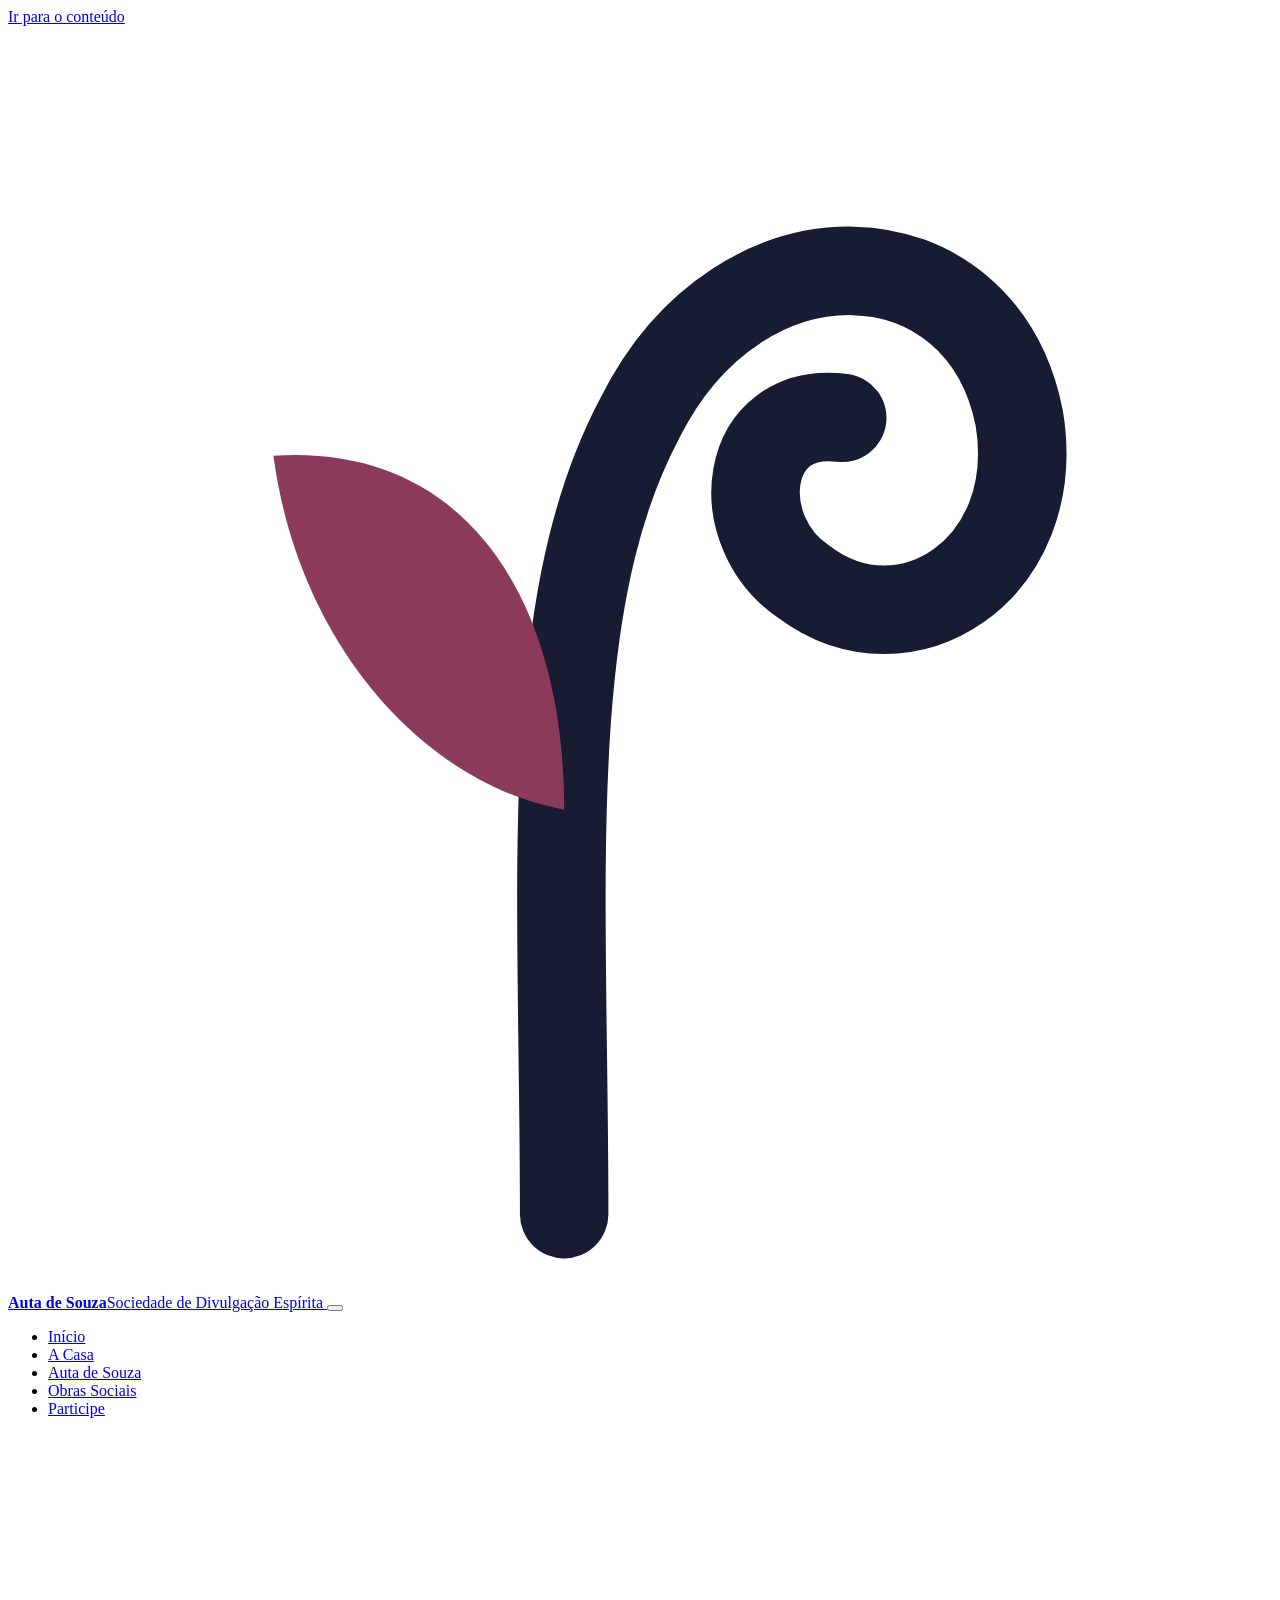
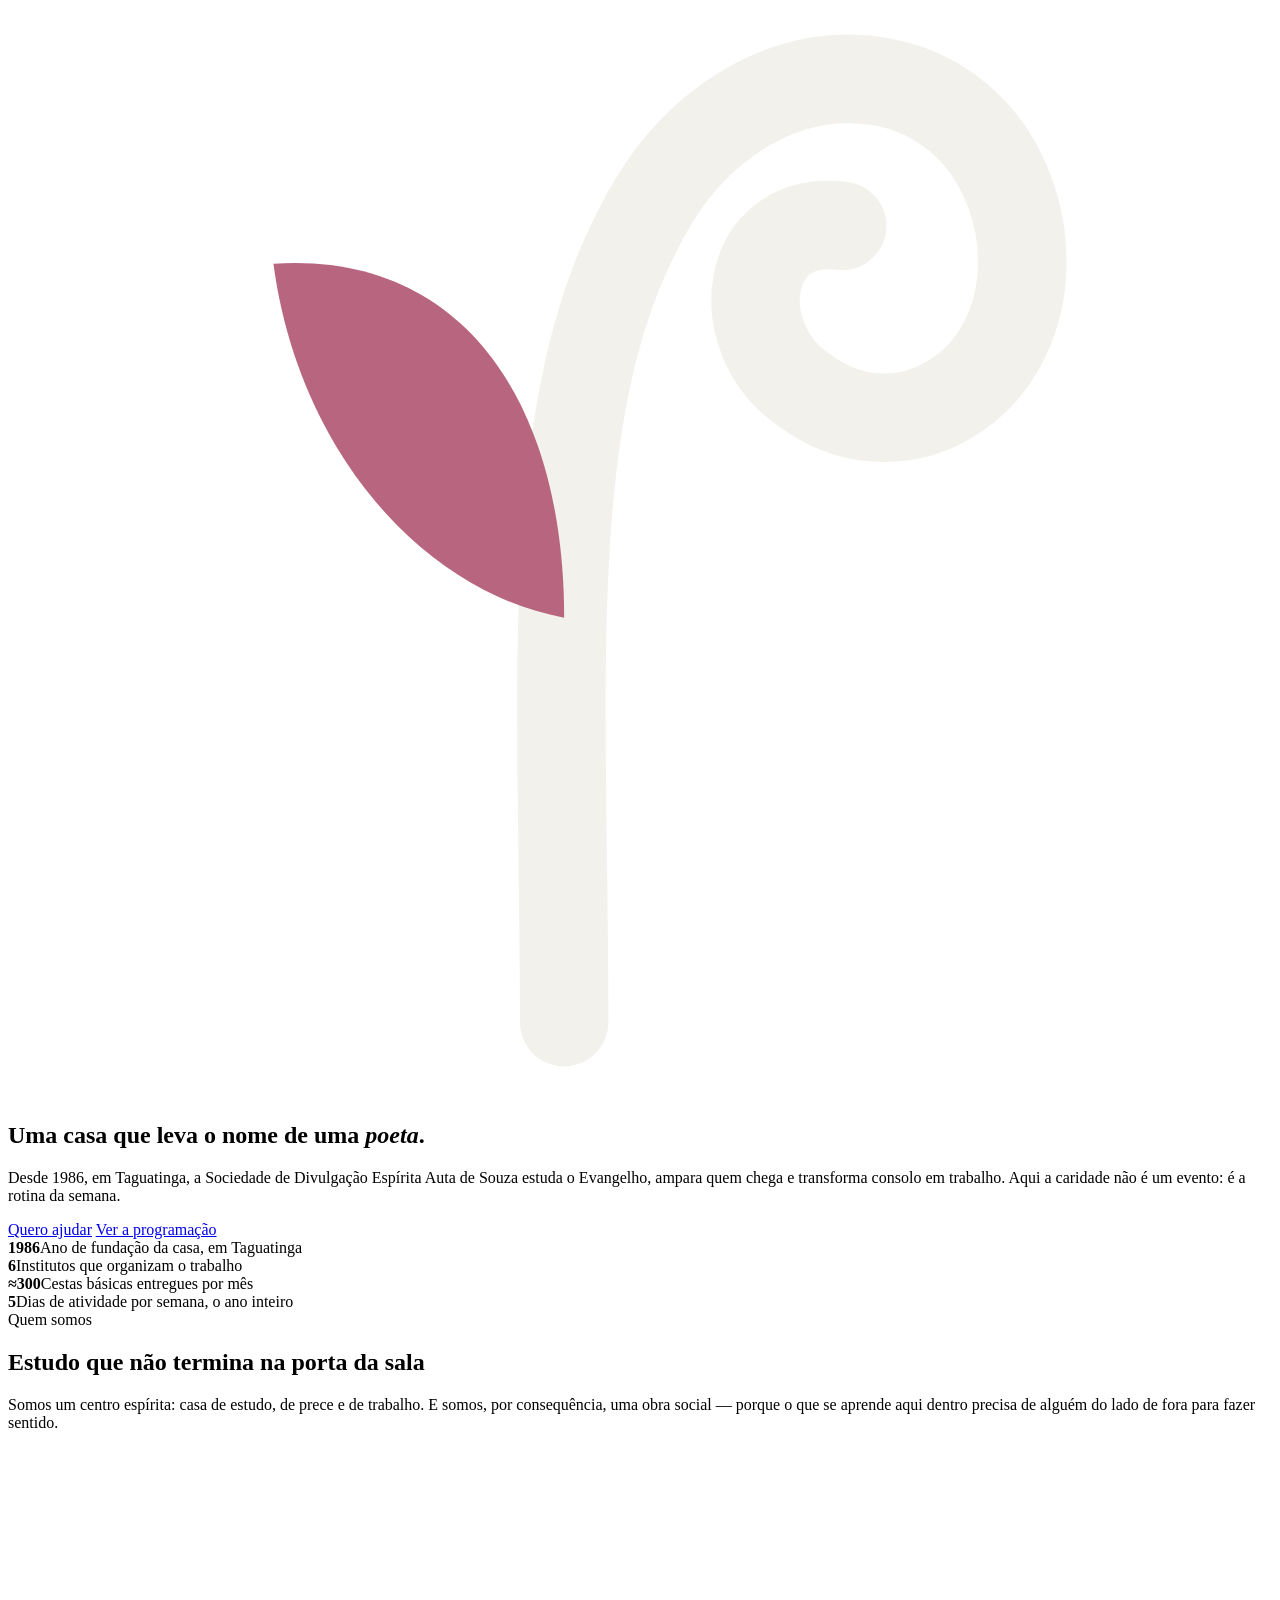
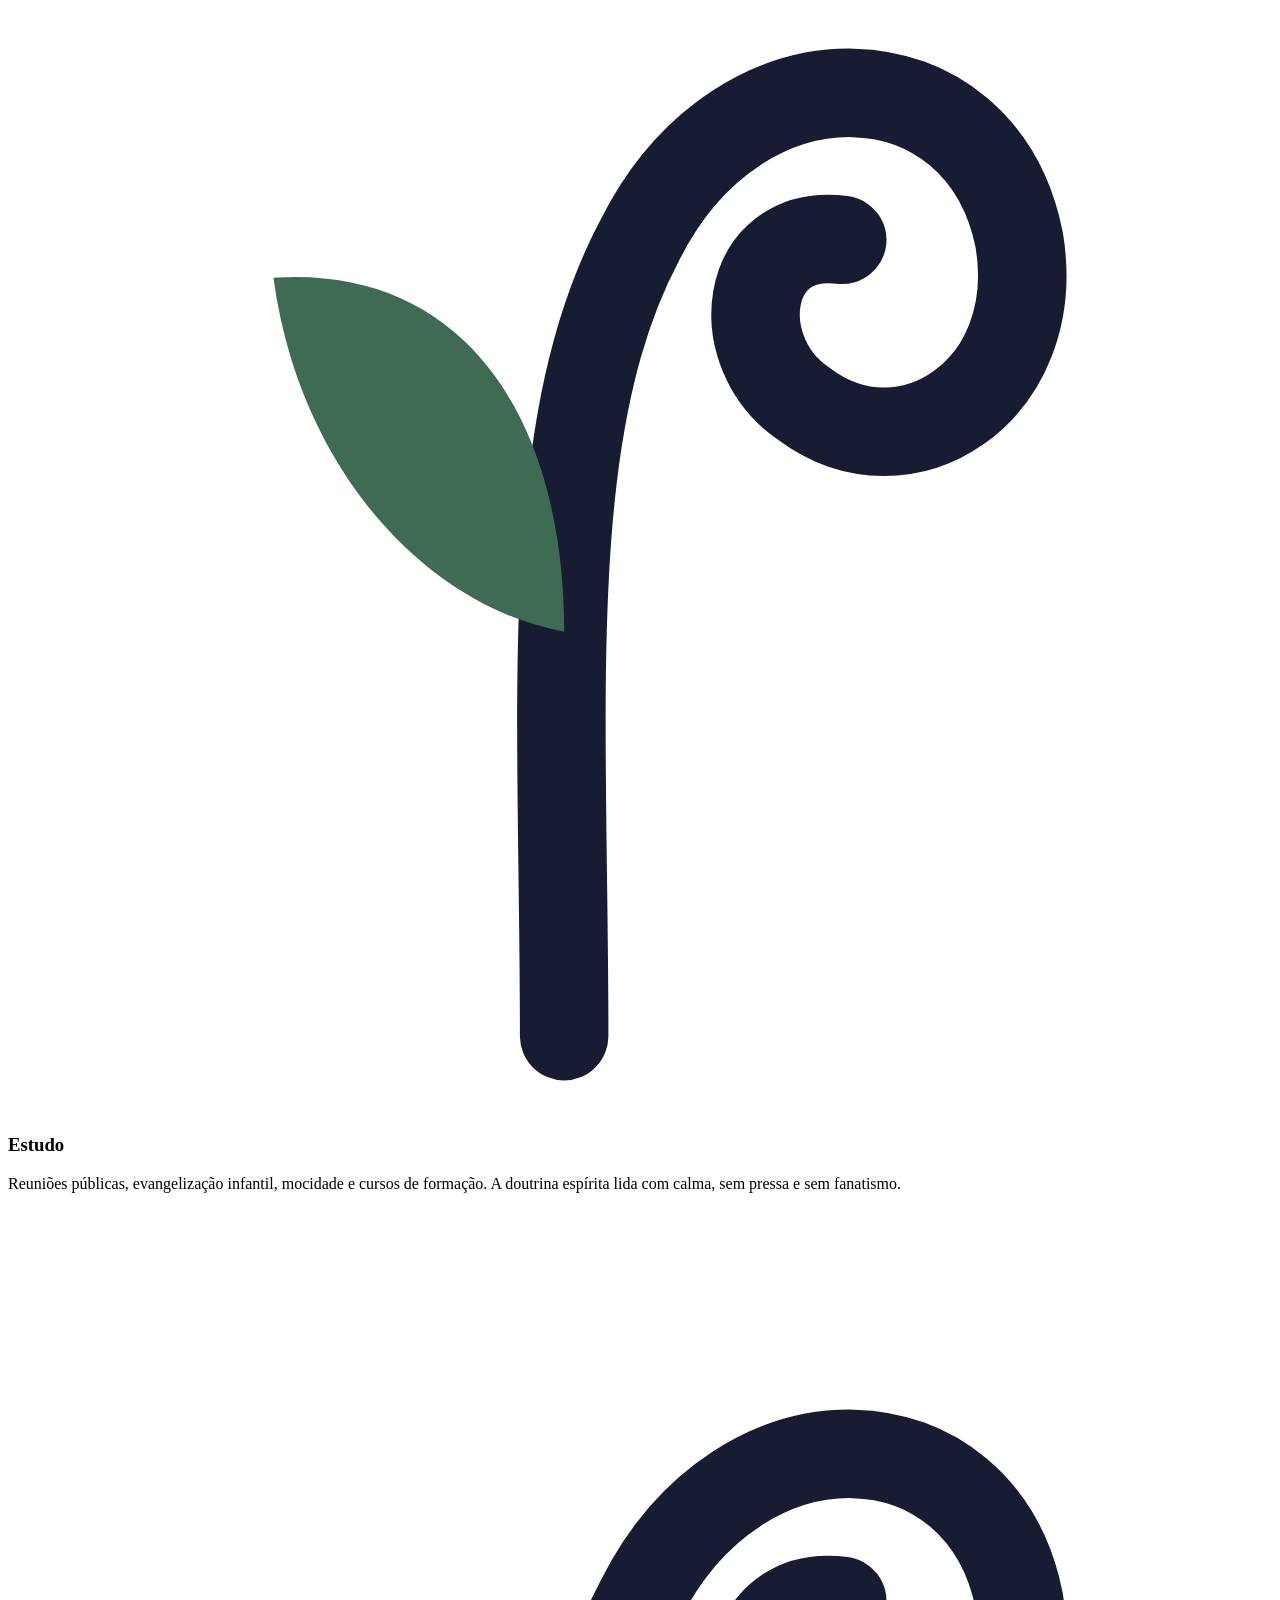
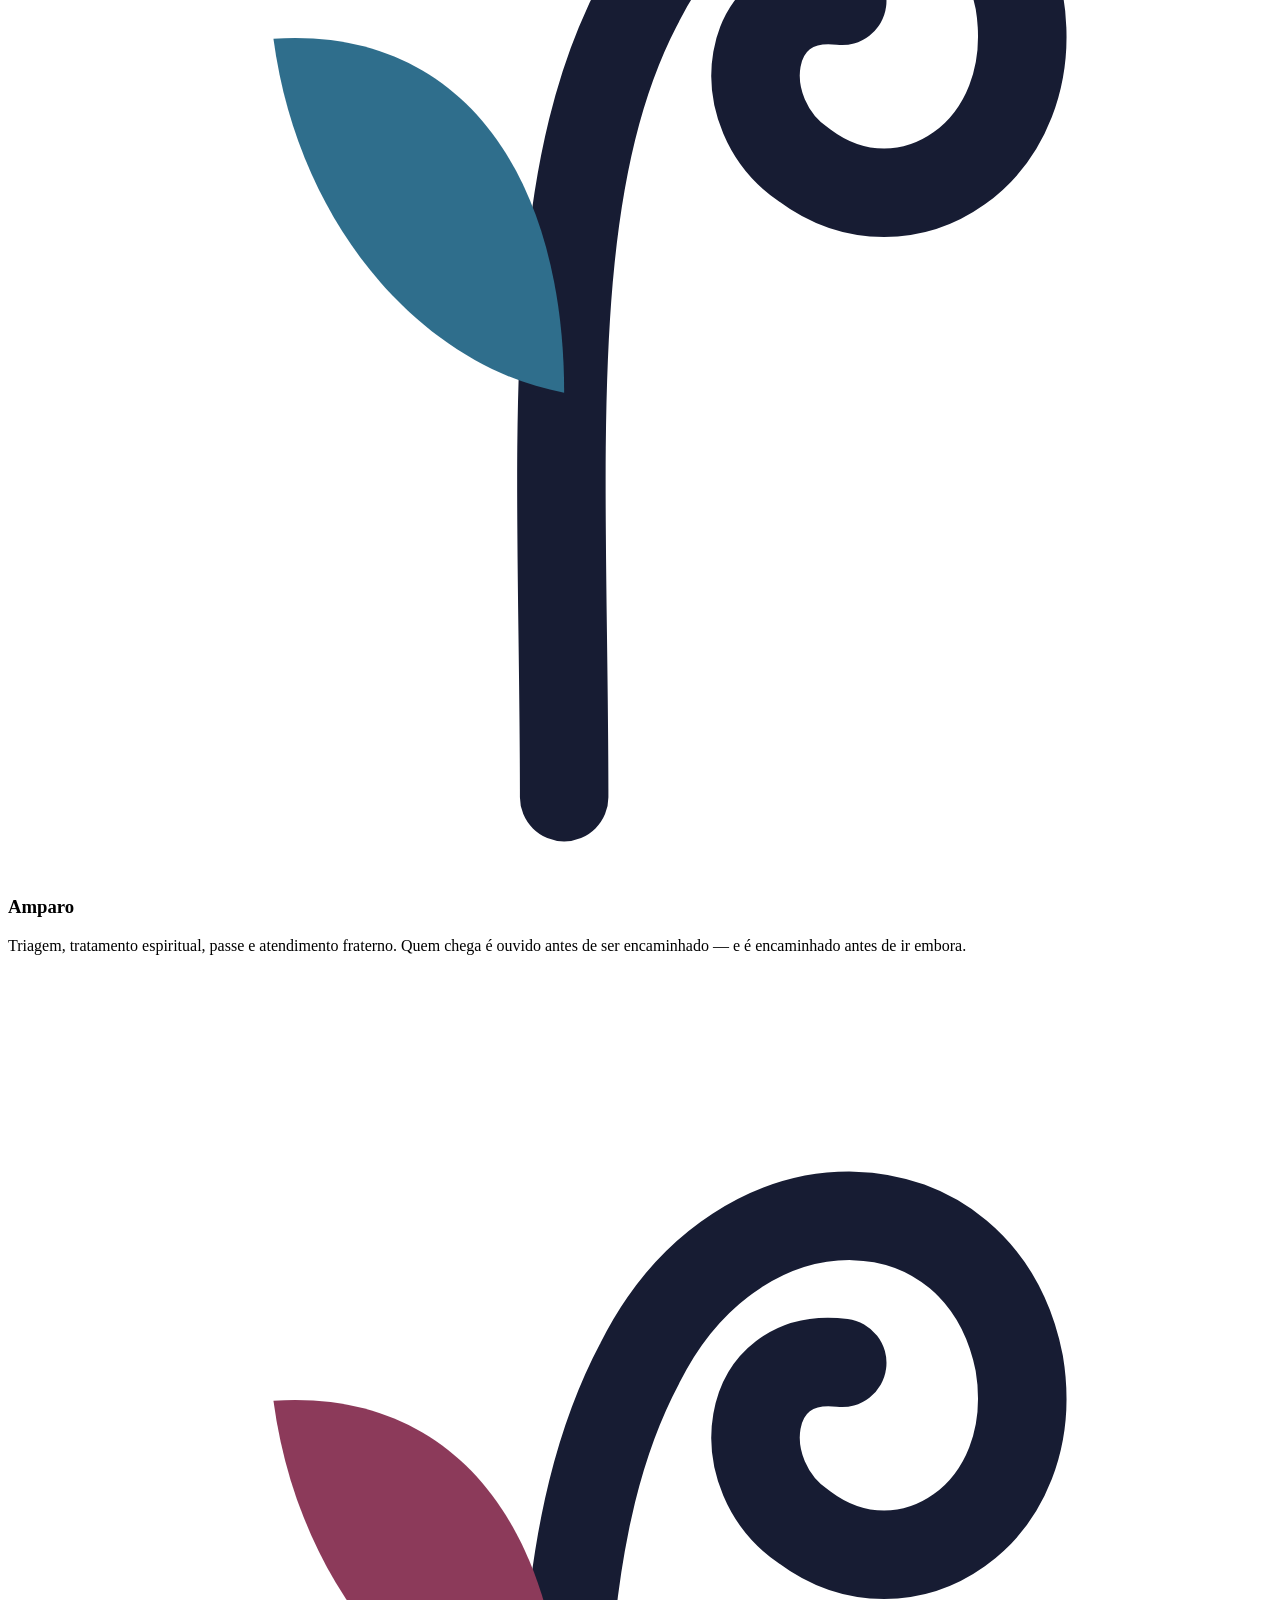
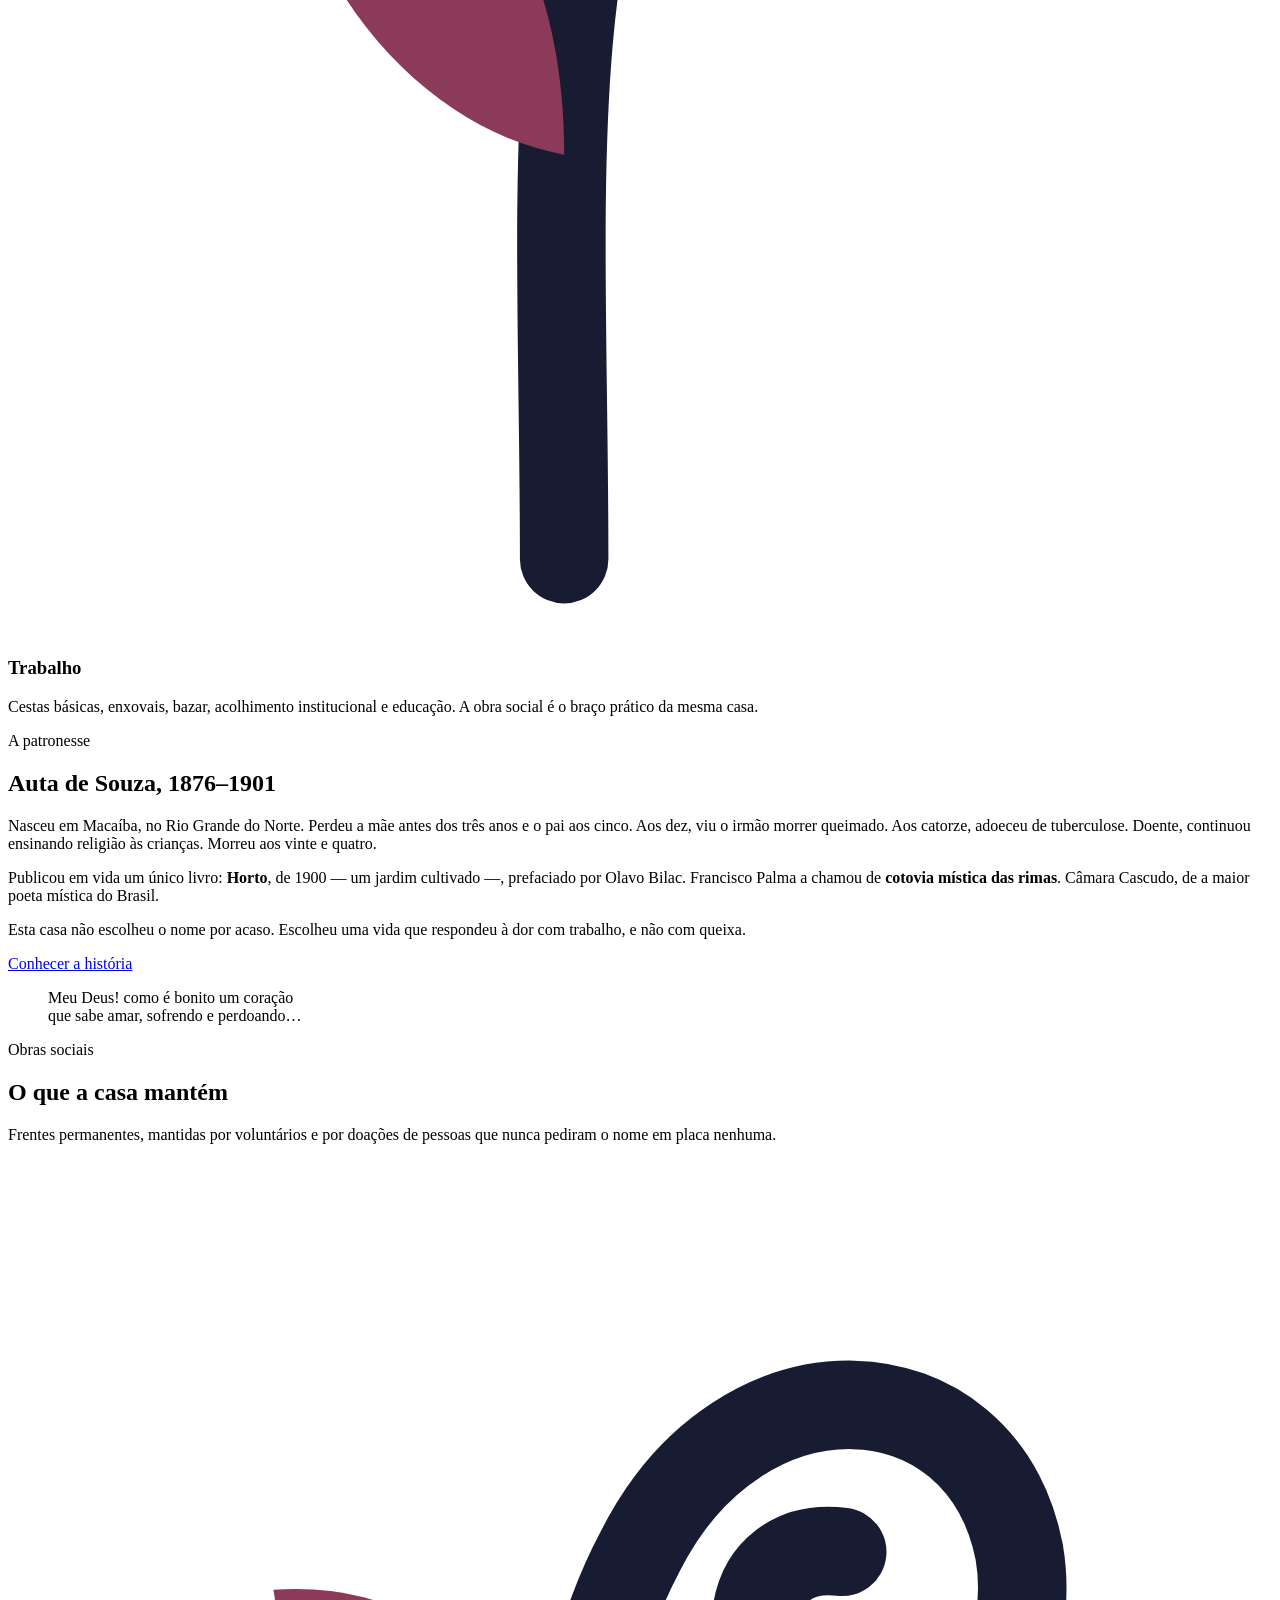
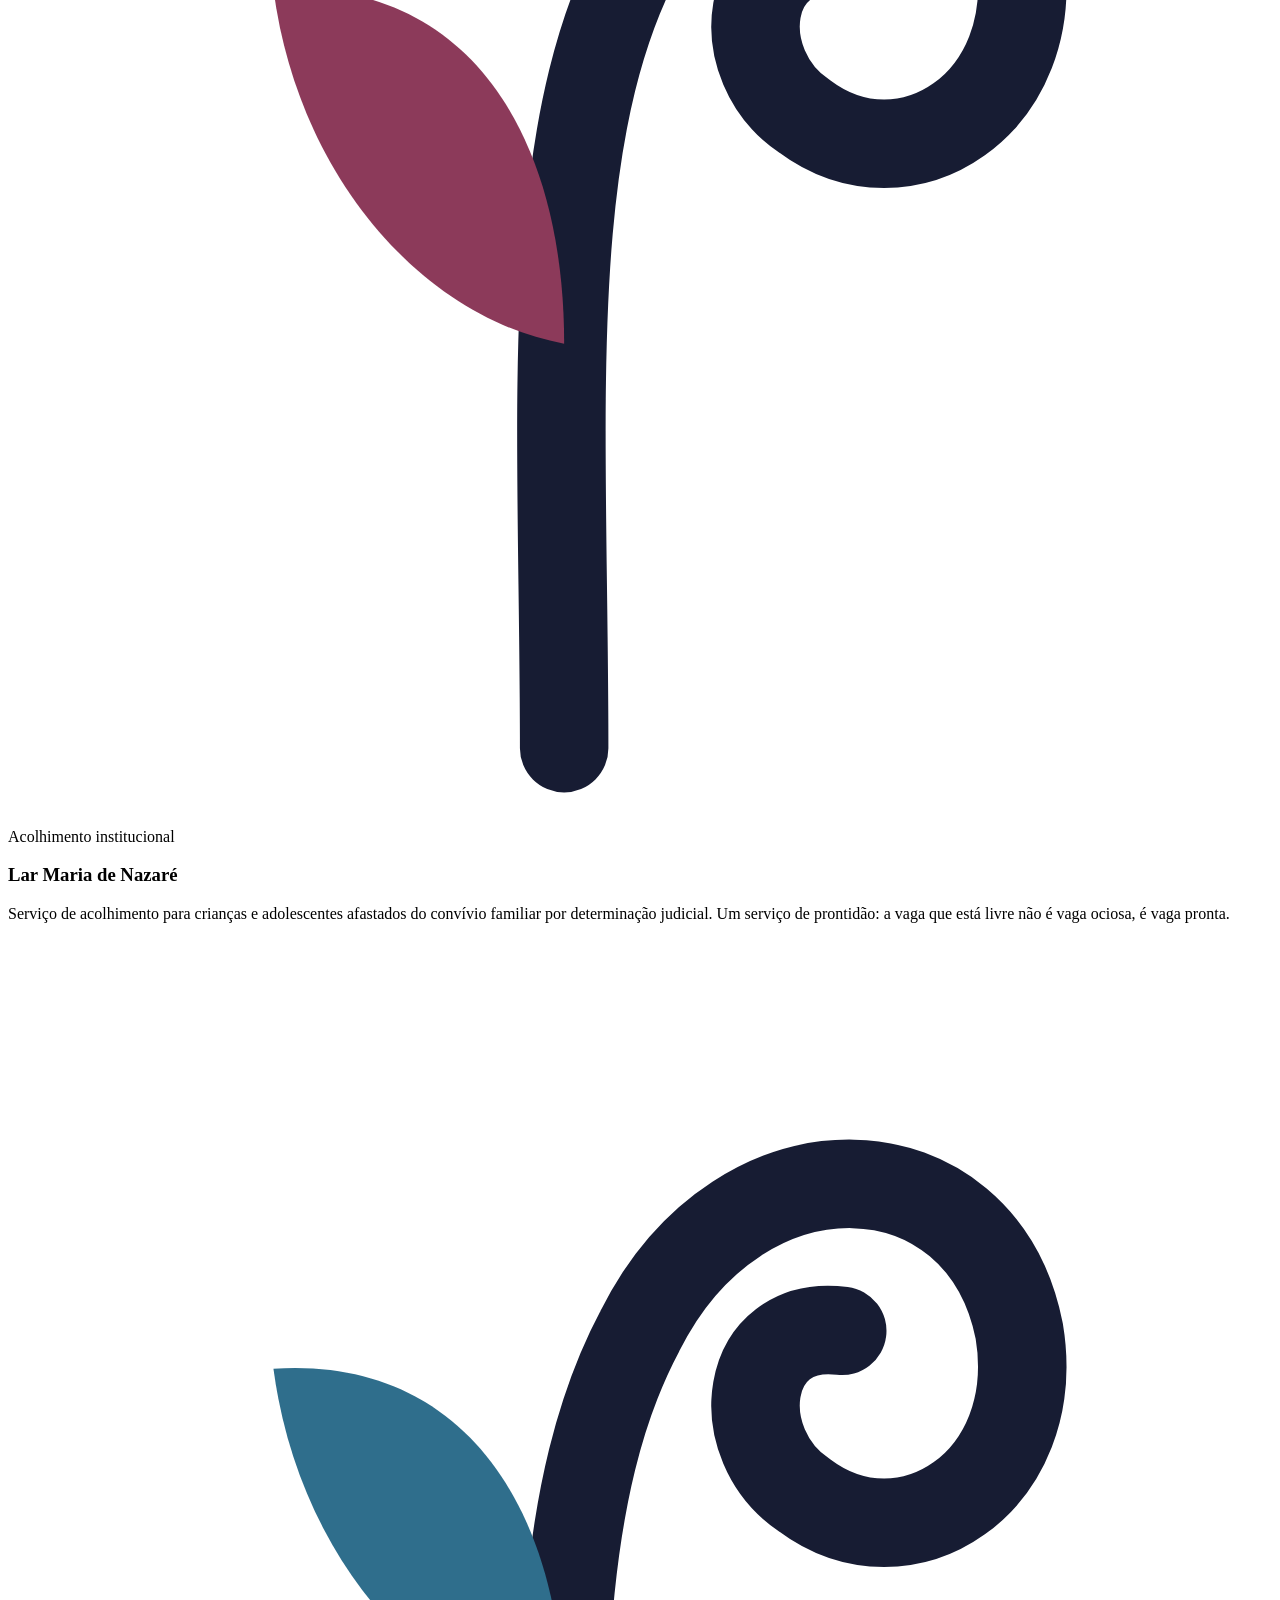
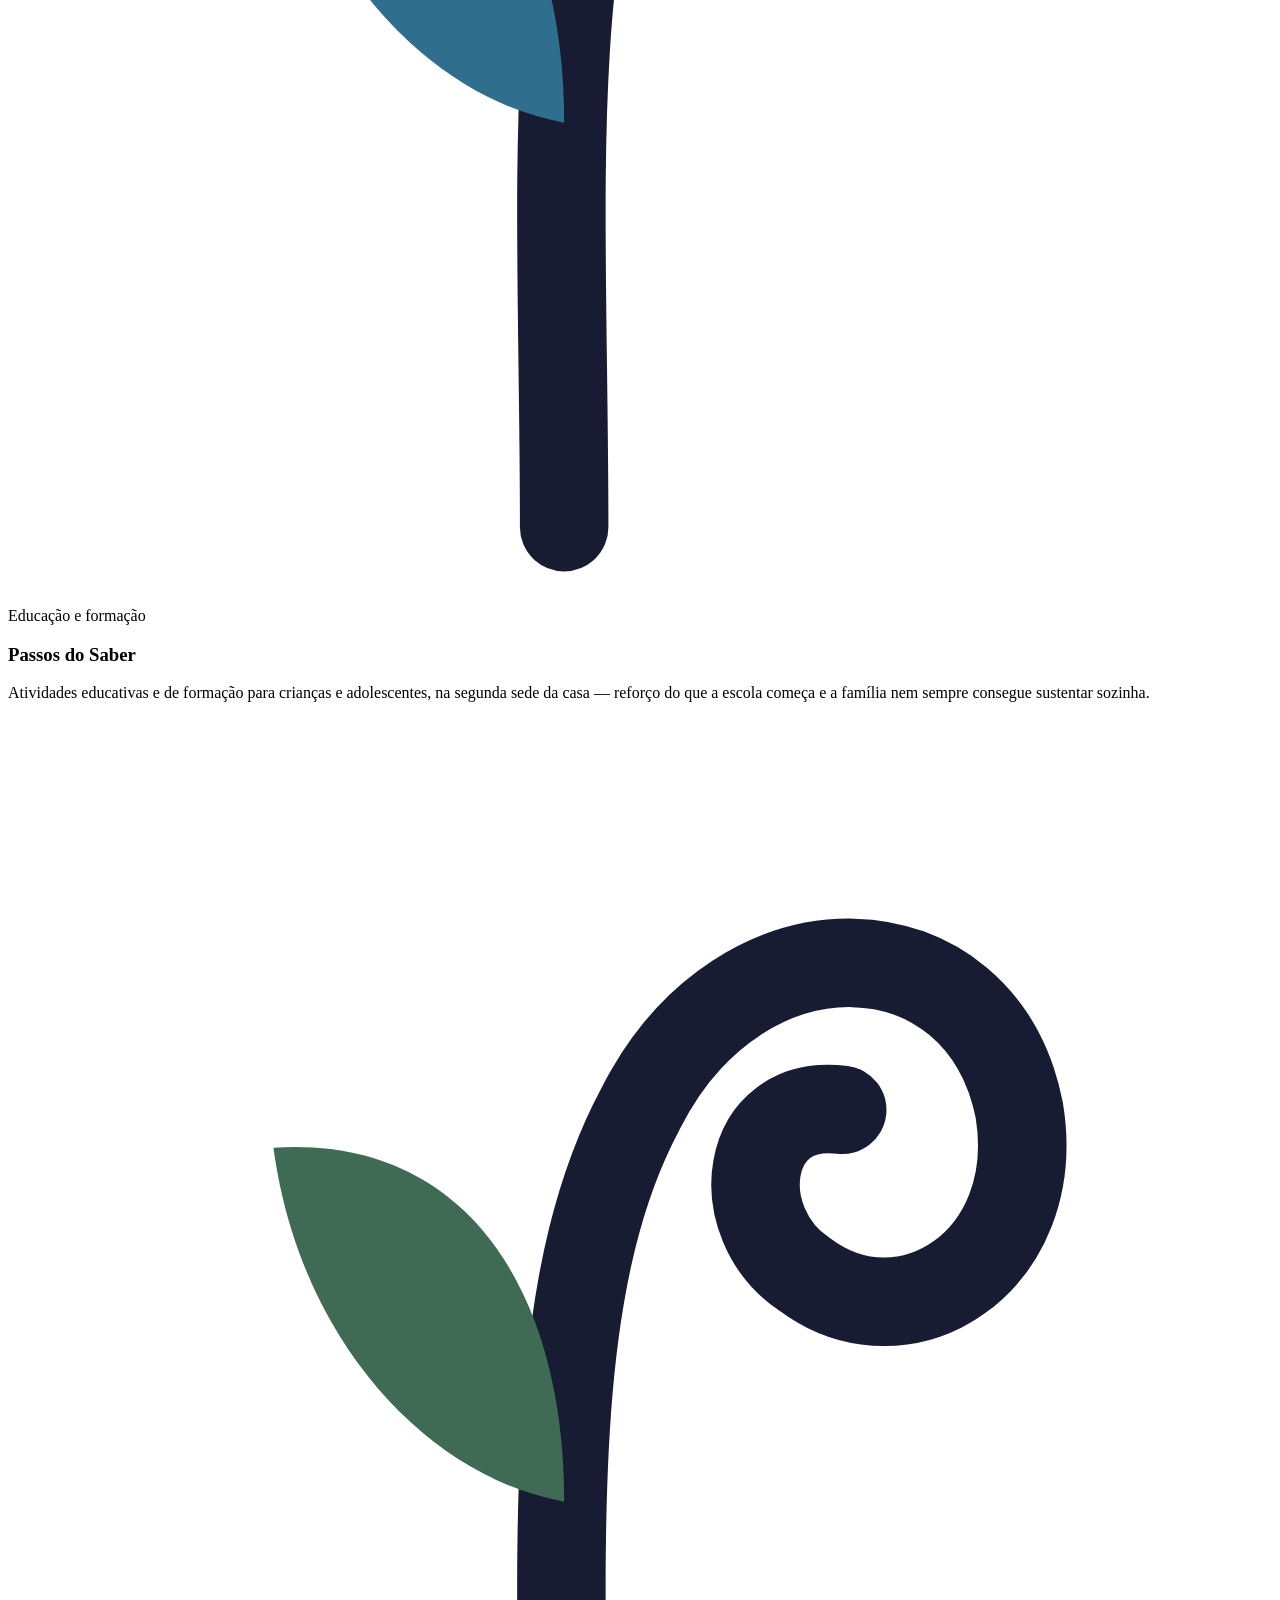
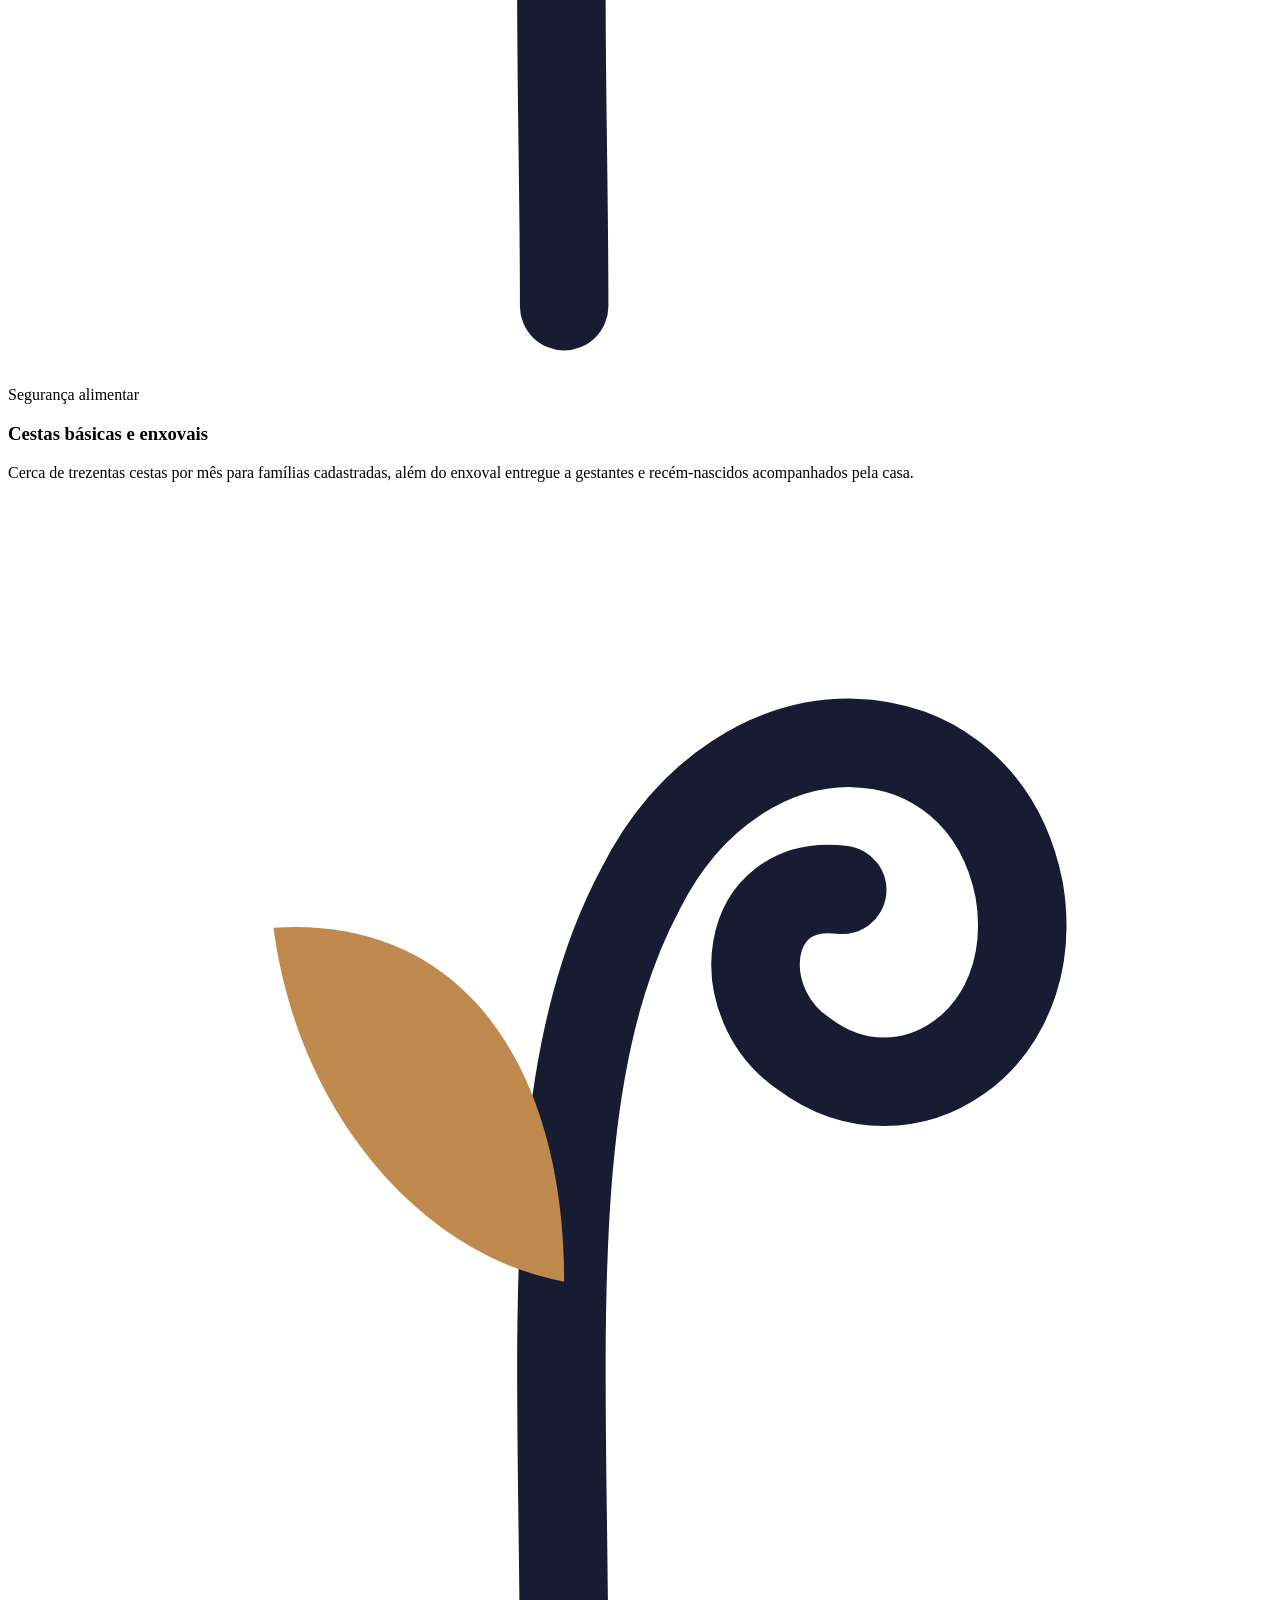
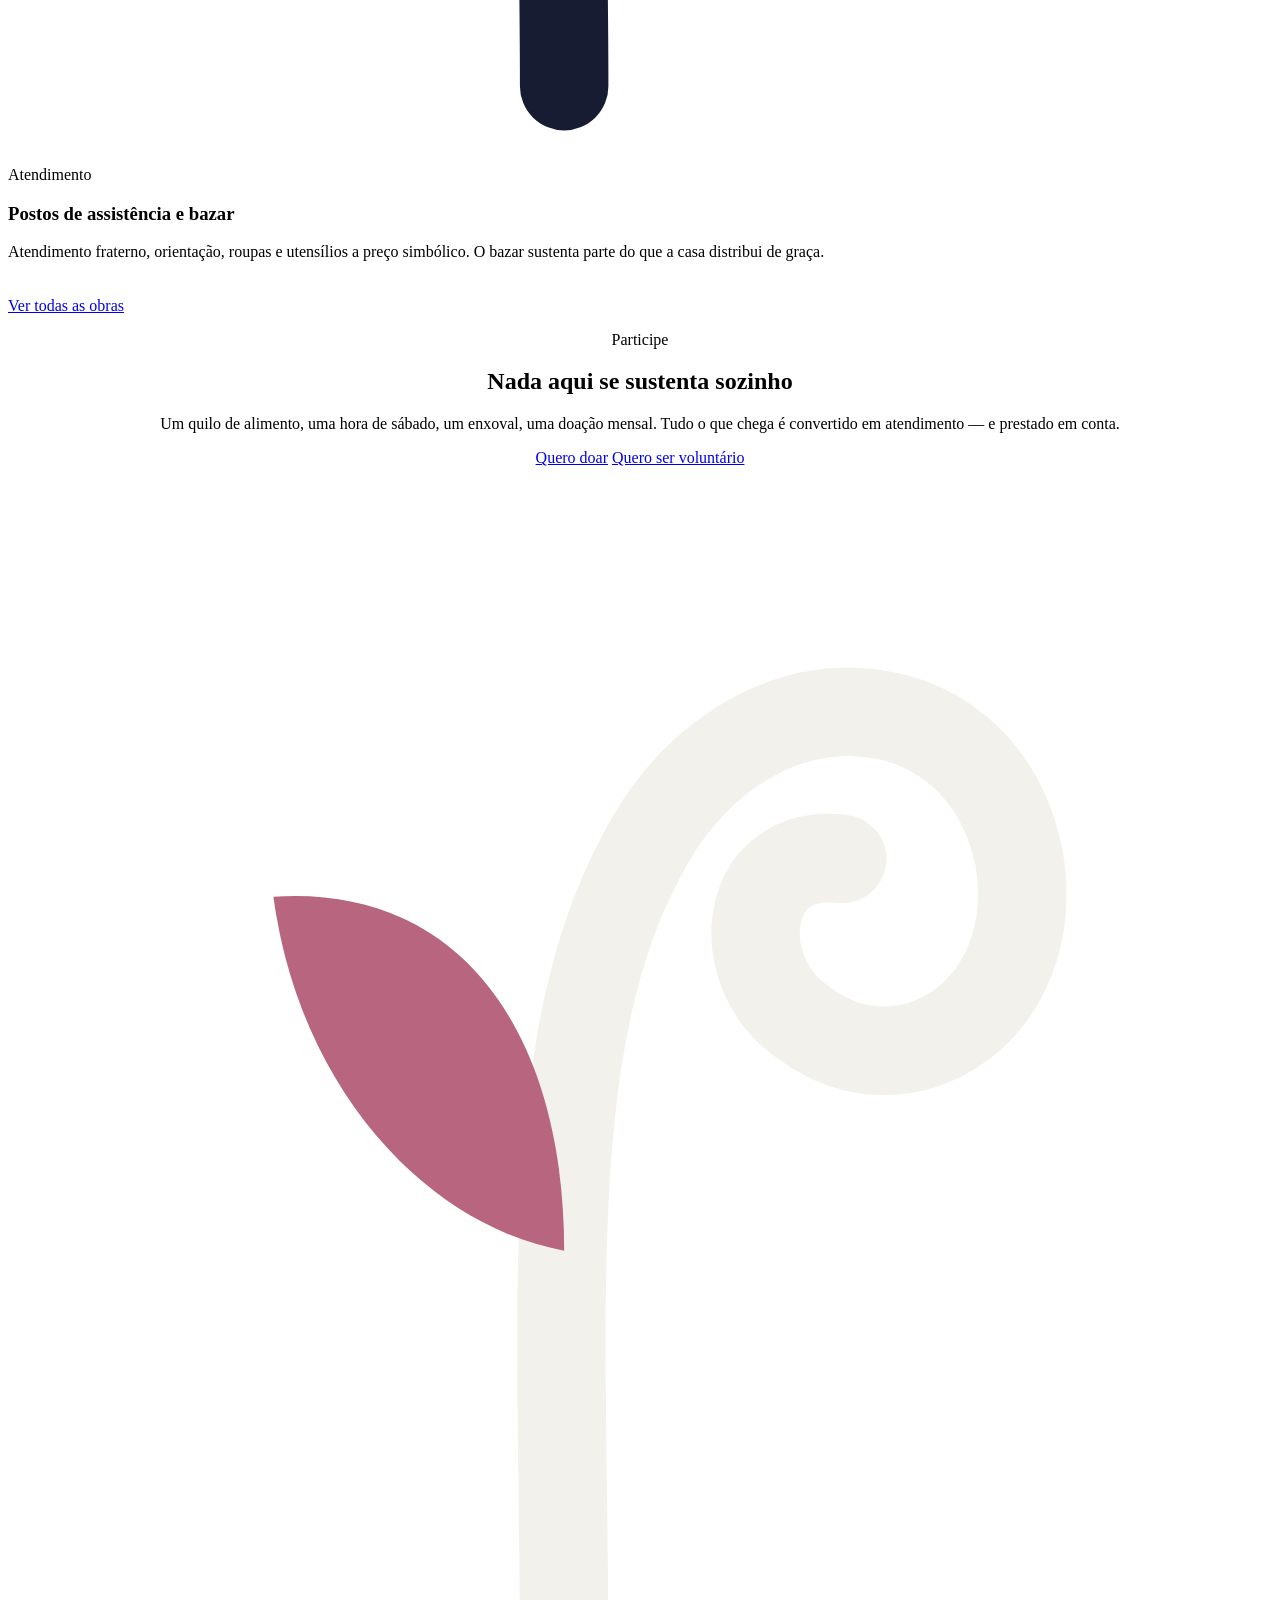
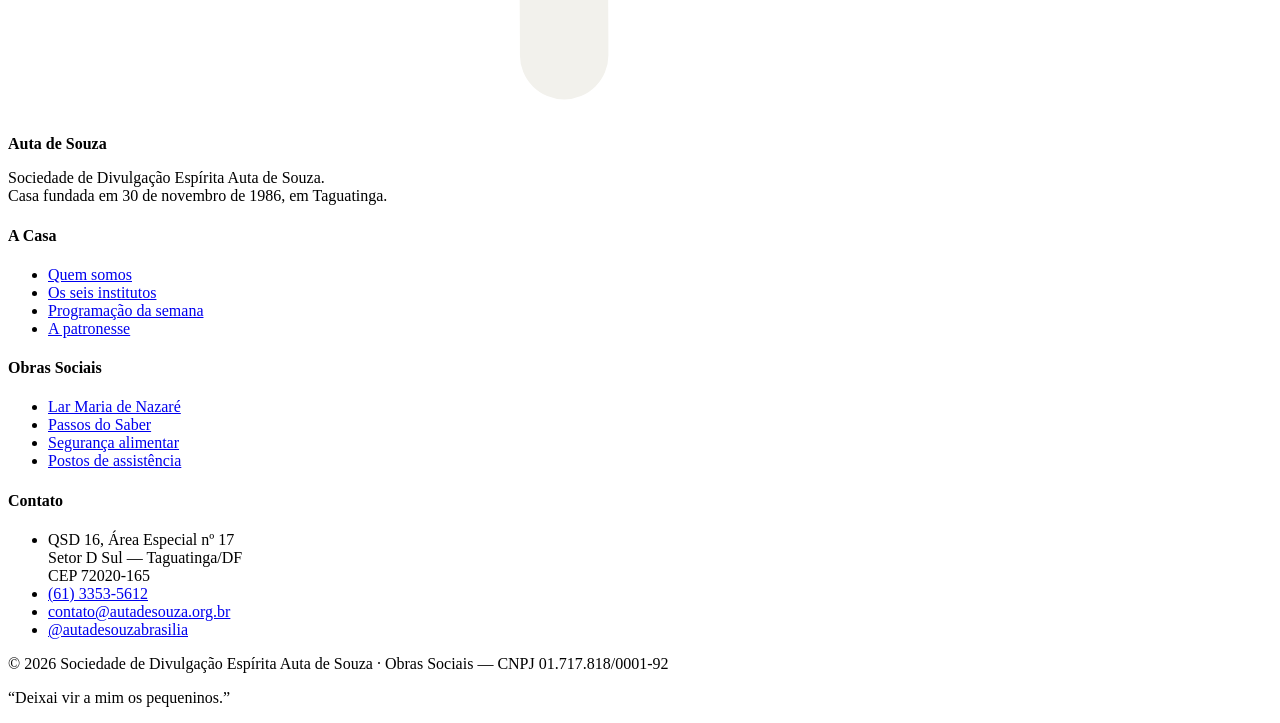
==== index.html @ b7af1f91 "Add files via upload" ====
<!doctype html>
<html lang="pt-BR">
<head>
<meta charset="utf-8">
<meta name="viewport" content="width=device-width,initial-scale=1">
<title>Sociedade de Divulgação Espírita Auta de Souza — Taguatinga/DF</title>
<meta name="description" content="Casa espírita fundada em 1986 em Taguatinga/DF. Estudo do Evangelho, atendimento fraterno e obras sociais: Lar Maria de Nazaré, Passos do Saber, cestas básicas e enxovais.">
<meta name="theme-color" content="#171C33">
<meta property="og:title" content="Sociedade de Divulgação Espírita Auta de Souza — Taguatinga/DF">
<meta property="og:description" content="Casa espírita fundada em 1986 em Taguatinga/DF. Estudo do Evangelho, atendimento fraterno e obras sociais: Lar Maria de Nazaré, Passos do Saber, cestas básicas e enxovais.">
<meta property="og:type" content="website">
<link rel="icon" href="assets/img/marca_sociedade_dalia.svg" type="image/svg+xml">
<link rel="preconnect" href="https://fonts.googleapis.com">
<link rel="preconnect" href="https://fonts.gstatic.com" crossorigin>
<link rel="stylesheet" href="https://fonts.googleapis.com/css2?family=Cormorant+Garamond:ital,wght@0,300;0,400;0,500;0,600;1,300;1,400&family=IBM+Plex+Sans:ital,wght@0,300;0,400;0,500;0,600&display=swap">
<link rel="stylesheet" href="assets/css/style.css">
</head>
<body>
<a class="pular" href="#conteudo">Ir para o conteúdo</a>
<header id="hdr">
  <div class="wrap bar">
    <a class="brand" href="index.html">
      <svg class="" viewBox="0 0 100 100" aria-hidden="true"><path d="M44 94 C44 68 42 46 50 31 C58 15 77 16 80 31 C82 43 71 50 63 44 C57 40 58 30 66 31" stroke="#171C33" stroke-width="7" fill="none" stroke-linecap="round" stroke-linejoin="round"/><path d="M44 62 C33 60 23 49 21 34 C36 33 44 45 44 62 Z" fill="#8C3A5A"/></svg>
      <span class="bt"><b>Auta de Souza</b><span>Sociedade de Divulgação Espírita</span></span>
    </a>
    <button class="burger" id="burger" aria-label="Abrir menu" aria-controls="nav" aria-expanded="false"><i></i><i></i><i></i></button>
    <nav id="nav" aria-label="Principal">
      <ul>
        <li><a href="index.html" aria-current="page">Início</a></li>
        <li><a href="a-casa.html">A Casa</a></li>
        <li><a href="auta.html">Auta de Souza</a></li>
        <li><a href="obras-sociais.html">Obras Sociais</a></li>
        <li><a href="participe.html">Participe</a></li>
      </ul>
    </nav>
  </div>
</header>
<main id="conteudo">

<section class="hero">
  <div class="wrap">
    <svg class="mark" viewBox="0 0 100 100" aria-hidden="true"><path d="M44 94 C44 68 42 46 50 31 C58 15 77 16 80 31 C82 43 71 50 63 44 C57 40 58 30 66 31" stroke="#F2F1EC" stroke-width="7" fill="none" stroke-linecap="round" stroke-linejoin="round"/><path d="M44 62 C33 60 23 49 21 34 C36 33 44 45 44 62 Z" fill="#B8657F"/></svg>
    <h1>Uma casa que leva o nome de uma <em>poeta</em>.</h1>
    <p>Desde 1986, em Taguatinga, a Sociedade de Divulgação Espírita Auta de Souza estuda o Evangelho,
       ampara quem chega e transforma consolo em trabalho. Aqui a caridade não é um evento: é a rotina da semana.</p>
    <div class="acts">
      <a class="btn btn-d" href="participe.html">Quero ajudar</a>
      <a class="btn btn-g" href="a-casa.html#semana">Ver a programação</a>
    </div>
  </div>
</section>

<div class="faixa">
  <div class="wrap">
    <div class="num rv"><b>1986</b><span>Ano de fundação da casa, em Taguatinga</span></div>
    <div class="num rv"><b>6</b><span>Institutos que organizam o trabalho</span></div>
    <div class="num rv"><b>≈300</b><span>Cestas básicas entregues por mês</span></div>
    <div class="num rv"><b>5</b><span>Dias de atividade por semana, o ano inteiro</span></div>
  </div>
</div>

<section>
  <div class="wrap">
    <div class="sec-head rv">
      <span class="eyebrow">Quem somos</span>
      <h2 class="serif">Estudo que não termina na porta da sala</h2>
      <p>Somos um centro espírita: casa de estudo, de prece e de trabalho. E somos, por consequência,
         uma obra social — porque o que se aprende aqui dentro precisa de alguém do lado de fora para fazer sentido.</p>
    </div>
    <div class="grid g3">
      <article class="card rv">
        <svg class="" viewBox="0 0 100 100" aria-hidden="true"><path d="M44 94 C44 68 42 46 50 31 C58 15 77 16 80 31 C82 43 71 50 63 44 C57 40 58 30 66 31" stroke="#171C33" stroke-width="7" fill="none" stroke-linecap="round" stroke-linejoin="round"/><path d="M44 62 C33 60 23 49 21 34 C36 33 44 45 44 62 Z" fill="#3F6B54"/></svg>
        <h3>Estudo</h3>
        <p>Reuniões públicas, evangelização infantil, mocidade e cursos de formação. A doutrina espírita
           lida com calma, sem pressa e sem fanatismo.</p>
      </article>
      <article class="card rv">
        <svg class="" viewBox="0 0 100 100" aria-hidden="true"><path d="M44 94 C44 68 42 46 50 31 C58 15 77 16 80 31 C82 43 71 50 63 44 C57 40 58 30 66 31" stroke="#171C33" stroke-width="7" fill="none" stroke-linecap="round" stroke-linejoin="round"/><path d="M44 62 C33 60 23 49 21 34 C36 33 44 45 44 62 Z" fill="#2F6E8C"/></svg>
        <h3>Amparo</h3>
        <p>Triagem, tratamento espiritual, passe e atendimento fraterno. Quem chega é ouvido antes
           de ser encaminhado — e é encaminhado antes de ir embora.</p>
      </article>
      <article class="card rv">
        <svg class="" viewBox="0 0 100 100" aria-hidden="true"><path d="M44 94 C44 68 42 46 50 31 C58 15 77 16 80 31 C82 43 71 50 63 44 C57 40 58 30 66 31" stroke="#171C33" stroke-width="7" fill="none" stroke-linecap="round" stroke-linejoin="round"/><path d="M44 62 C33 60 23 49 21 34 C36 33 44 45 44 62 Z" fill="#8C3A5A"/></svg>
        <h3>Trabalho</h3>
        <p>Cestas básicas, enxovais, bazar, acolhimento institucional e educação. A obra social é o
           braço prático da mesma casa.</p>
      </article>
    </div>
  </div>
</section>

<section class="escuro">
  <div class="wrap">
    <div class="sec-head rv">
      <span class="eyebrow">A patronesse</span>
      <h2 class="serif">Auta de Souza, 1876–1901</h2>
    </div>
    <div class="grid g2">
      <div class="prosa rv">
        <p>Nasceu em Macaíba, no Rio Grande do Norte. Perdeu a mãe antes dos três anos e o pai aos cinco.
           Aos dez, viu o irmão morrer queimado. Aos catorze, adoeceu de tuberculose. Doente, continuou
           ensinando religião às crianças. Morreu aos vinte e quatro.</p>
        <p>Publicou em vida um único livro: <strong>Horto</strong>, de 1900 — um jardim cultivado —,
           prefaciado por Olavo Bilac. Francisco Palma a chamou de <strong>cotovia mística das rimas</strong>.
           Câmara Cascudo, de a maior poeta mística do Brasil.</p>
        <p>Esta casa não escolheu o nome por acaso. Escolheu uma vida que respondeu à dor com trabalho,
           e não com queixa.</p>
        <p><a class="btn btn-d" href="auta.html" style="margin-top:.6rem">Conhecer a história</a></p>
      </div>
      <blockquote class="verso rv">Meu Deus! como é bonito um coração<br>que sabe amar, sofrendo e perdoando…</blockquote>
    </div>
  </div>
</section>

<section>
  <div class="wrap">
    <div class="sec-head rv">
      <span class="eyebrow">Obras sociais</span>
      <h2 class="serif">O que a casa mantém</h2>
      <p>Frentes permanentes, mantidas por voluntários e por doações de pessoas que nunca pediram o nome
         em placa nenhuma.</p>
    </div>

    <div class="obra rv">
      <svg class="" viewBox="0 0 100 100" aria-hidden="true"><path d="M44 94 C44 68 42 46 50 31 C58 15 77 16 80 31 C82 43 71 50 63 44 C57 40 58 30 66 31" stroke="#171C33" stroke-width="7" fill="none" stroke-linecap="round" stroke-linejoin="round"/><path d="M44 62 C33 60 23 49 21 34 C36 33 44 45 44 62 Z" fill="#8C3A5A"/></svg>
      <div>
        <span class="tag">Acolhimento institucional</span>
        <h3>Lar Maria de Nazaré</h3>
        <p>Serviço de acolhimento para crianças e adolescentes afastados do convívio familiar por
           determinação judicial. Um serviço de prontidão: a vaga que está livre não é vaga ociosa, é vaga pronta.</p>
      </div>
    </div>

    <div class="obra rv">
      <svg class="" viewBox="0 0 100 100" aria-hidden="true"><path d="M44 94 C44 68 42 46 50 31 C58 15 77 16 80 31 C82 43 71 50 63 44 C57 40 58 30 66 31" stroke="#171C33" stroke-width="7" fill="none" stroke-linecap="round" stroke-linejoin="round"/><path d="M44 62 C33 60 23 49 21 34 C36 33 44 45 44 62 Z" fill="#2F6E8C"/></svg>
      <div>
        <span class="tag">Educação e formação</span>
        <h3>Passos do Saber</h3>
        <p>Atividades educativas e de formação para crianças e adolescentes, na segunda sede da casa —
           reforço do que a escola começa e a família nem sempre consegue sustentar sozinha.</p>
      </div>
    </div>

    <div class="obra rv">
      <svg class="" viewBox="0 0 100 100" aria-hidden="true"><path d="M44 94 C44 68 42 46 50 31 C58 15 77 16 80 31 C82 43 71 50 63 44 C57 40 58 30 66 31" stroke="#171C33" stroke-width="7" fill="none" stroke-linecap="round" stroke-linejoin="round"/><path d="M44 62 C33 60 23 49 21 34 C36 33 44 45 44 62 Z" fill="#3F6B54"/></svg>
      <div>
        <span class="tag">Segurança alimentar</span>
        <h3>Cestas básicas e enxovais</h3>
        <p>Cerca de trezentas cestas por mês para famílias cadastradas, além do enxoval entregue a
           gestantes e recém-nascidos acompanhados pela casa.</p>
      </div>
    </div>

    <div class="obra rv">
      <svg class="" viewBox="0 0 100 100" aria-hidden="true"><path d="M44 94 C44 68 42 46 50 31 C58 15 77 16 80 31 C82 43 71 50 63 44 C57 40 58 30 66 31" stroke="#171C33" stroke-width="7" fill="none" stroke-linecap="round" stroke-linejoin="round"/><path d="M44 62 C33 60 23 49 21 34 C36 33 44 45 44 62 Z" fill="#C08A4E"/></svg>
      <div>
        <span class="tag">Atendimento</span>
        <h3>Postos de assistência e bazar</h3>
        <p>Atendimento fraterno, orientação, roupas e utensílios a preço simbólico. O bazar sustenta
           parte do que a casa distribui de graça.</p>
      </div>
    </div>

    <p style="margin-top:2.2rem" class="rv"><a class="btn btn-n" href="obras-sociais.html">Ver todas as obras</a></p>
  </div>
</section>

<section class="escuro">
  <div class="wrap" style="text-align:center">
    <div class="sec-head center rv">
      <span class="eyebrow">Participe</span>
      <h2 class="serif">Nada aqui se sustenta sozinho</h2>
      <p>Um quilo de alimento, uma hora de sábado, um enxoval, uma doação mensal. Tudo o que chega é
         convertido em atendimento — e prestado em conta.</p>
    </div>
    <div class="acts" style="justify-content:center">
      <a class="btn btn-d" href="participe.html">Quero doar</a>
      <a class="btn btn-g" href="participe.html#voluntario">Quero ser voluntário</a>
    </div>
  </div>
</section>
</main>
<footer>
  <div class="wrap">
    <div class="cols">
      <div>
        <div class="fbrand"><svg class="" viewBox="0 0 100 100" aria-hidden="true"><path d="M44 94 C44 68 42 46 50 31 C58 15 77 16 80 31 C82 43 71 50 63 44 C57 40 58 30 66 31" stroke="#F2F1EC" stroke-width="7" fill="none" stroke-linecap="round" stroke-linejoin="round"/><path d="M44 62 C33 60 23 49 21 34 C36 33 44 45 44 62 Z" fill="#B8657F"/></svg><b>Auta de Souza</b></div>
        <p>Sociedade de Divulgação Espírita Auta de Souza.<br>Casa fundada em 30 de novembro de 1986, em Taguatinga.</p>
      </div>
      <div>
        <h4>A Casa</h4>
        <ul>
          <li><a href="a-casa.html">Quem somos</a></li>
          <li><a href="a-casa.html#institutos">Os seis institutos</a></li>
          <li><a href="a-casa.html#semana">Programação da semana</a></li>
          <li><a href="auta.html">A patronesse</a></li>
        </ul>
      </div>
      <div>
        <h4>Obras Sociais</h4>
        <ul>
          <li><a href="obras-sociais.html#lar">Lar Maria de Nazaré</a></li>
          <li><a href="obras-sociais.html#passos">Passos do Saber</a></li>
          <li><a href="obras-sociais.html#alimentar">Segurança alimentar</a></li>
          <li><a href="obras-sociais.html#assistencia">Postos de assistência</a></li>
        </ul>
      </div>
      <div>
        <h4>Contato</h4>
        <ul>
          <li>QSD 16, Área Especial nº 17<br>Setor D Sul — Taguatinga/DF<br>CEP 72020-165</li>
          <li><a href="tel:+556133535612">(61) 3353-5612</a></li>
          <li><a href="mailto:contato@autadesouza.org.br">contato@autadesouza.org.br</a></li>
          <li><a href="https://www.instagram.com/autadesouzabrasilia/" rel="noopener">@autadesouzabrasilia</a></li>
        </ul>
      </div>
    </div>
    <div class="fim">
      <p>© 2026 Sociedade de Divulgação Espírita Auta de Souza · Obras Sociais — CNPJ 01.717.818/0001-92</p>
      <p style="margin-top:.4rem">“Deixai vir a mim os pequeninos.”</p>
    </div>
  </div>
</footer>
<script src="assets/js/main.js"></script>
</body>
</html>
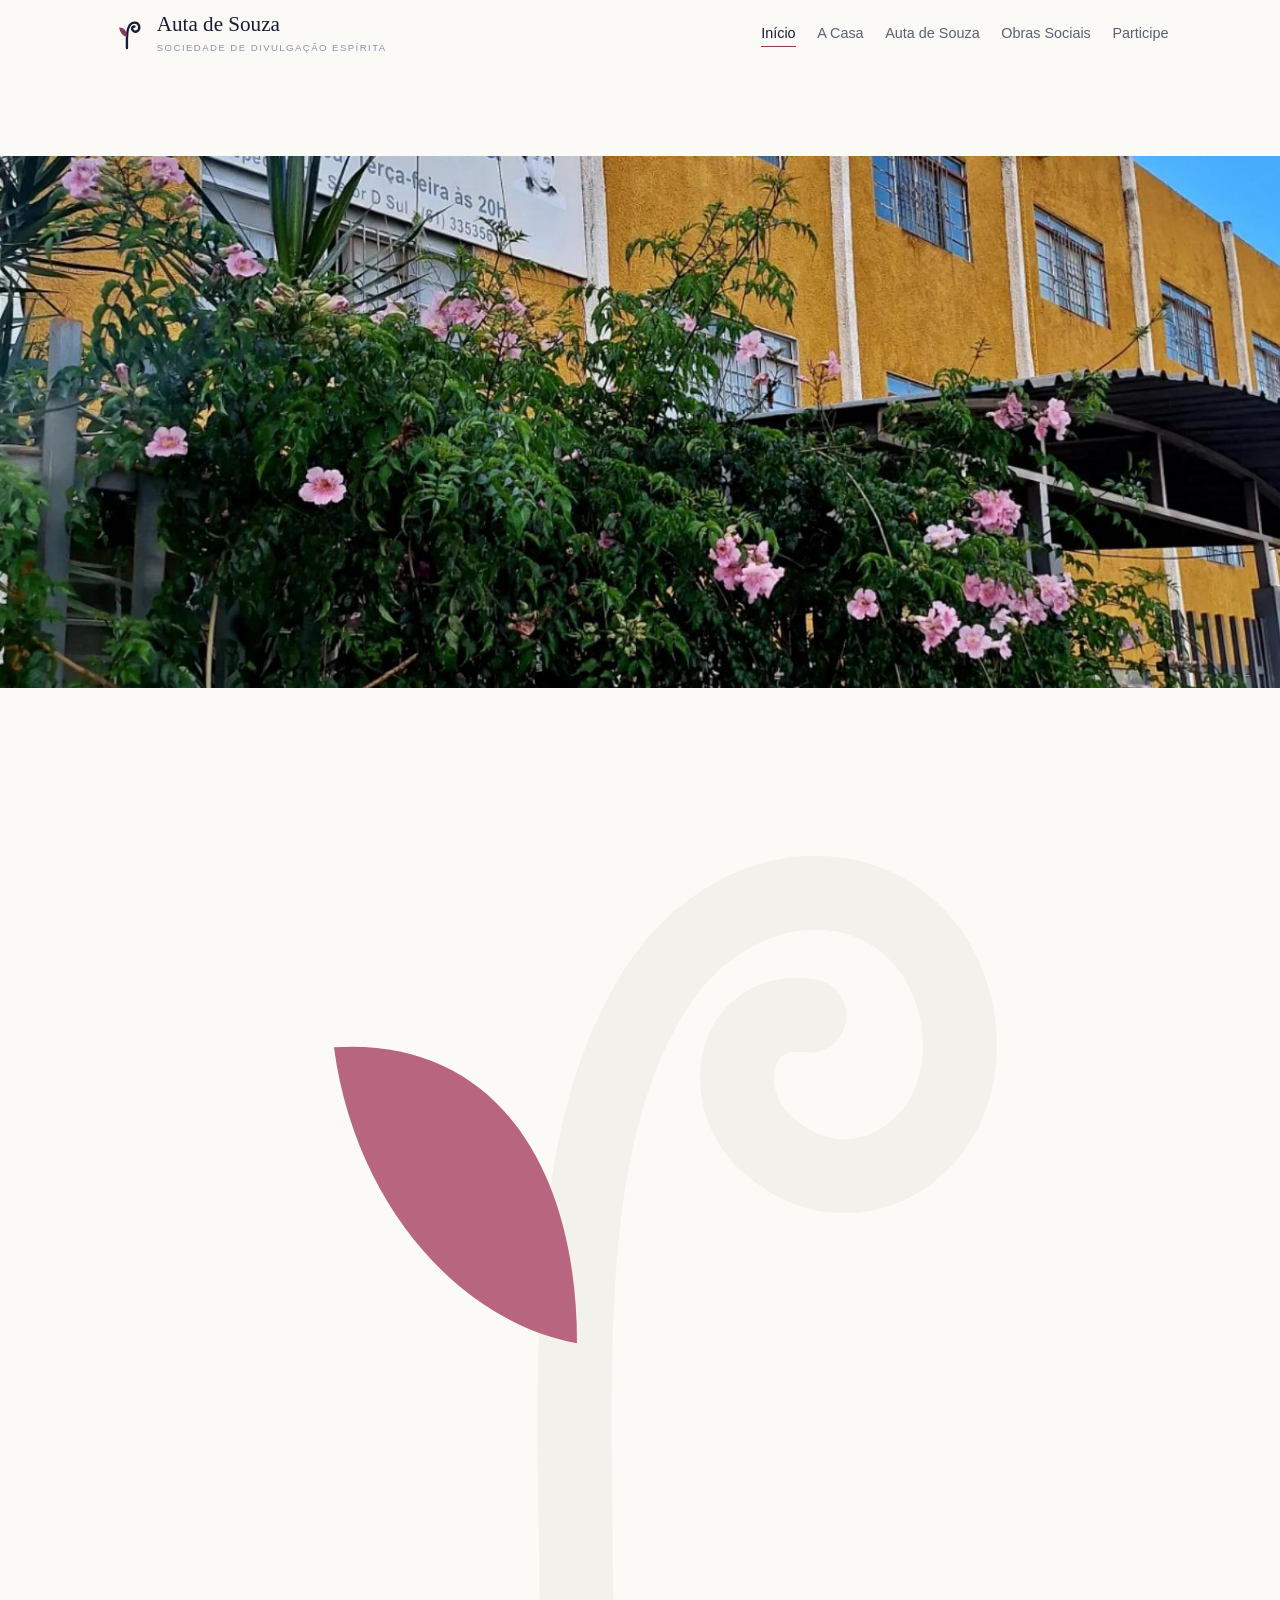
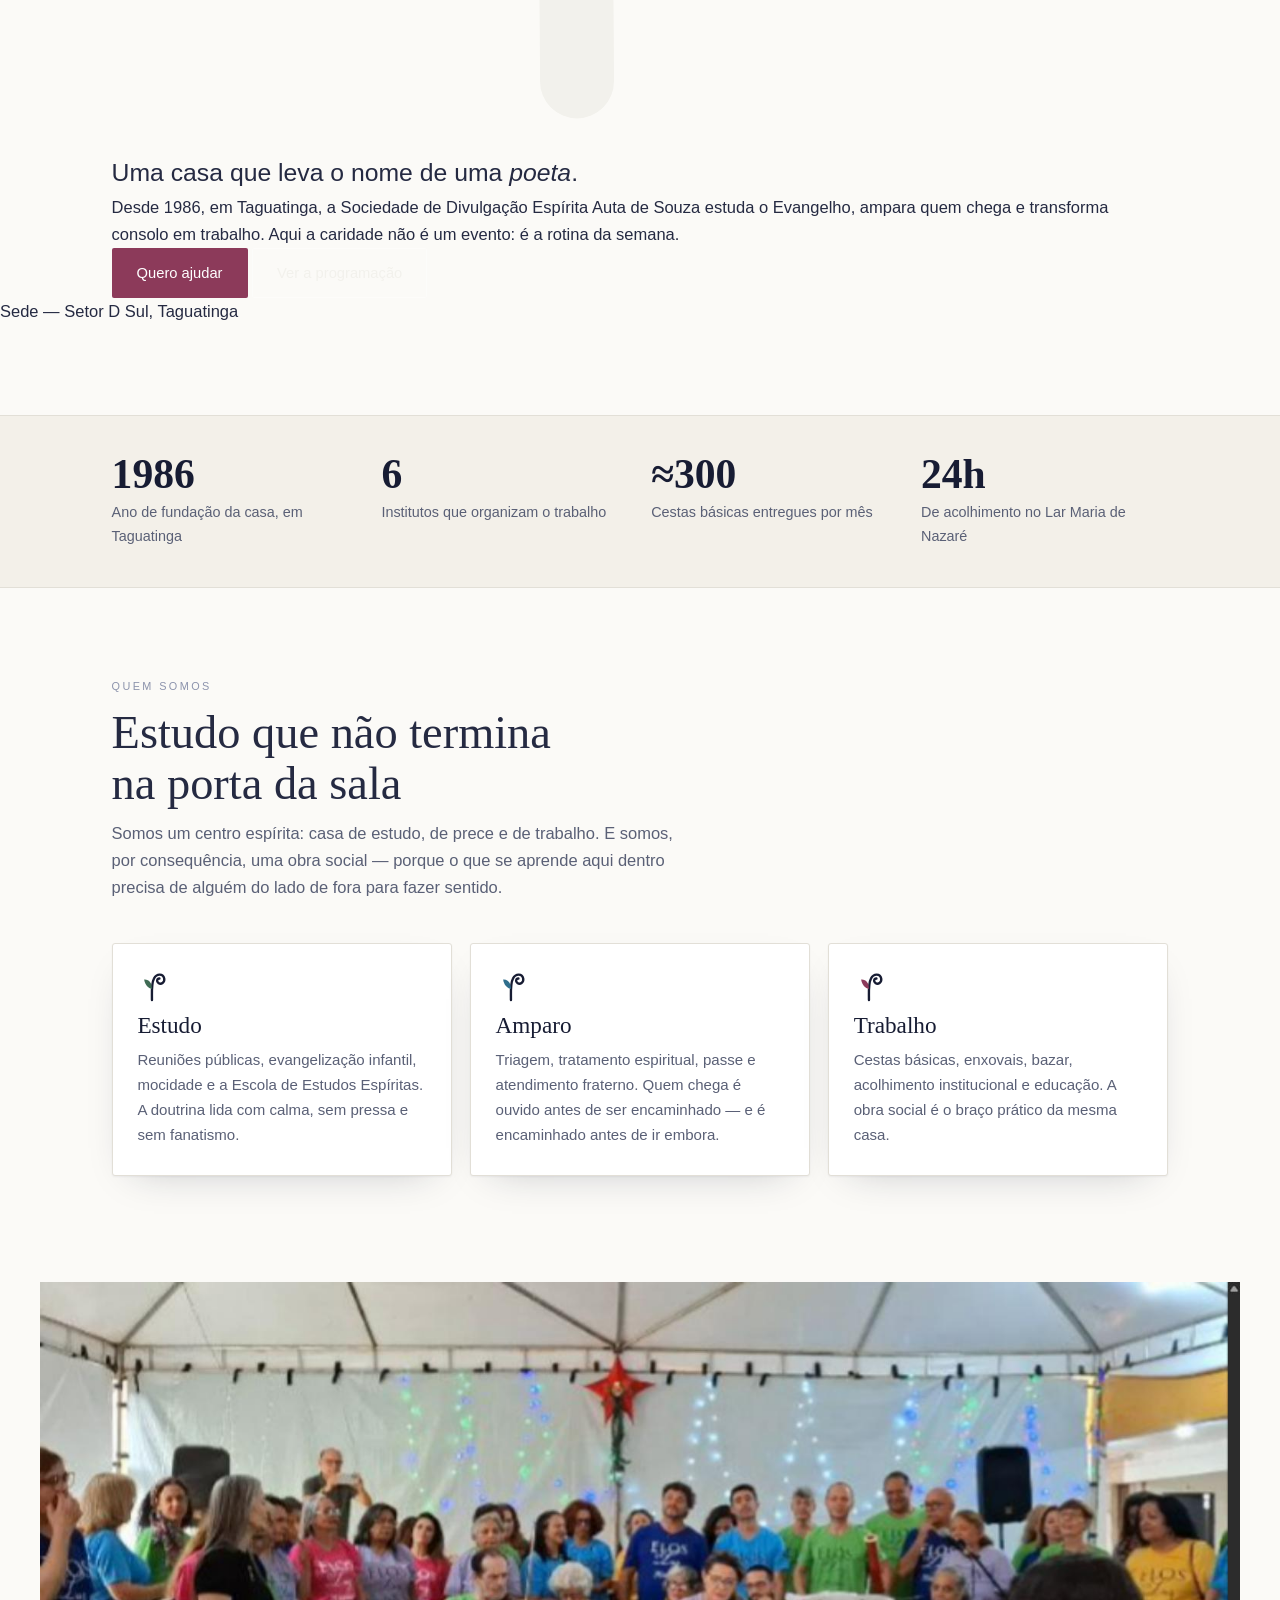
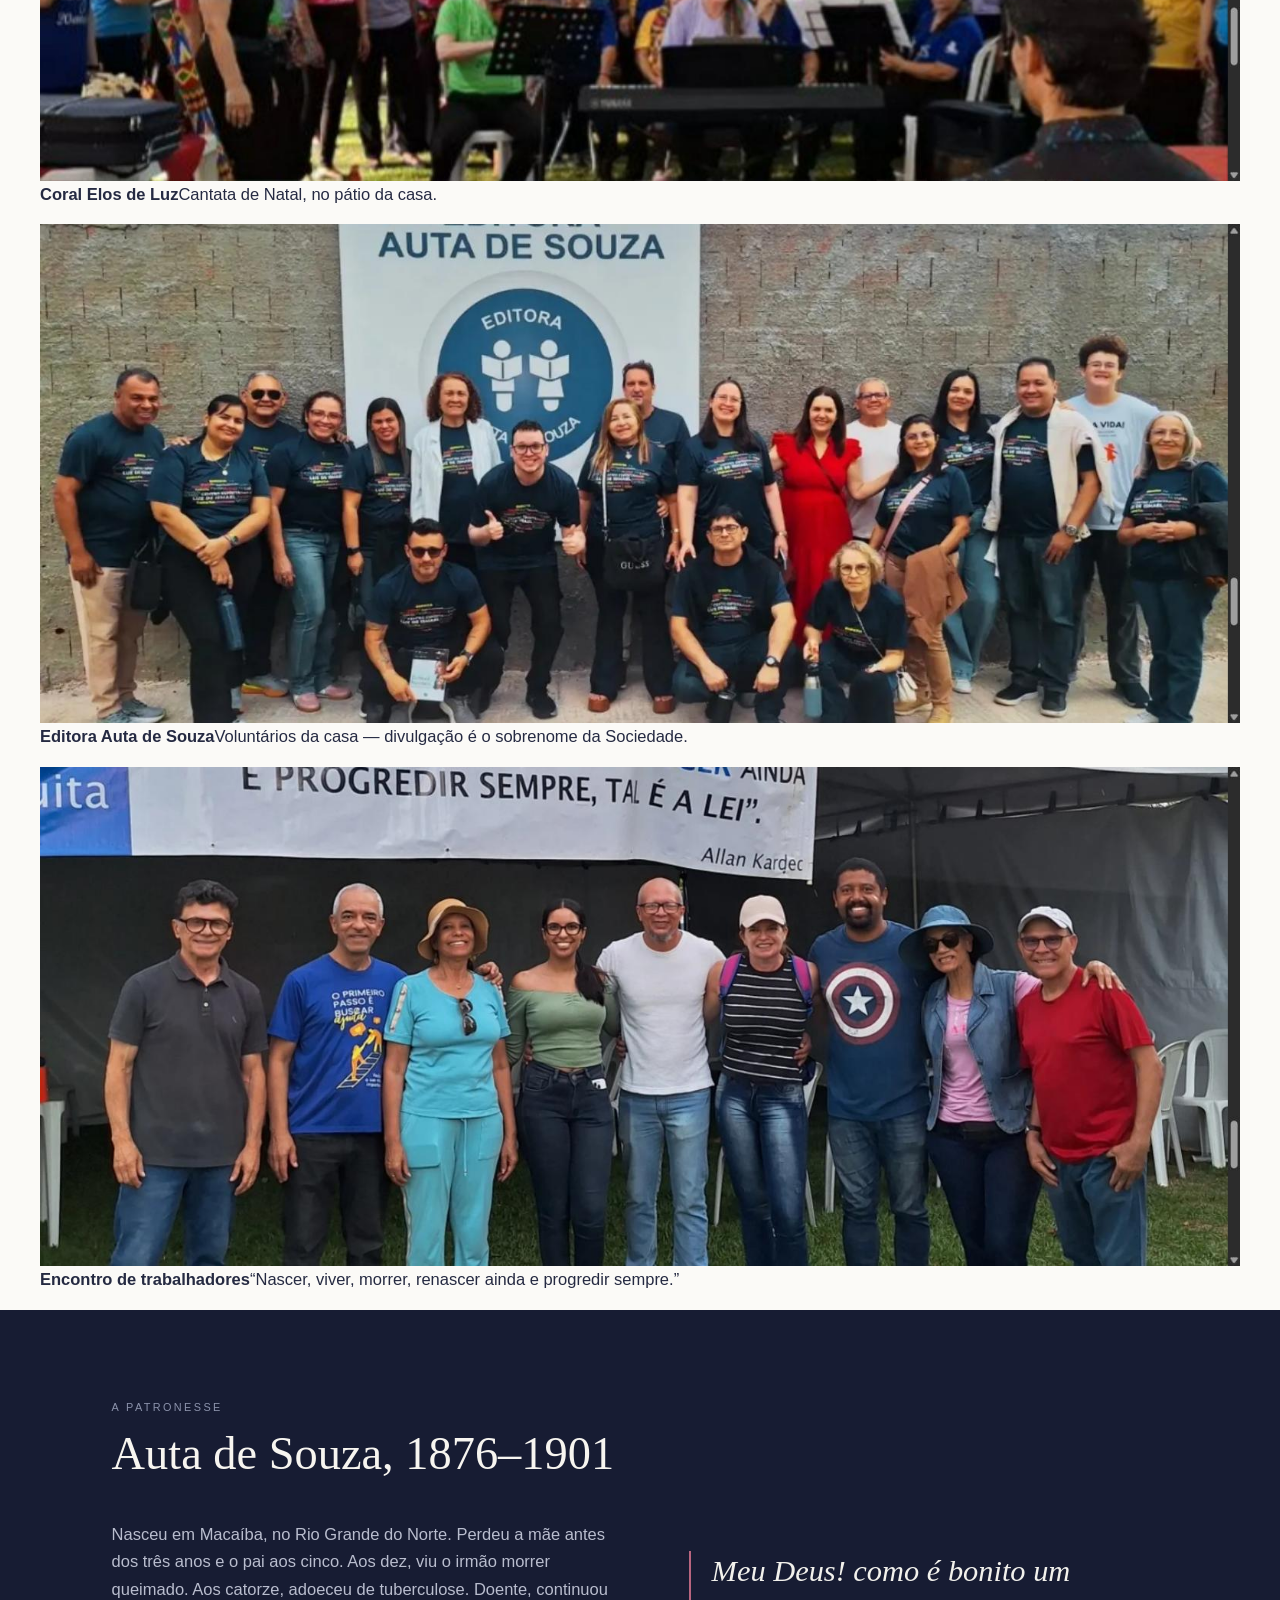
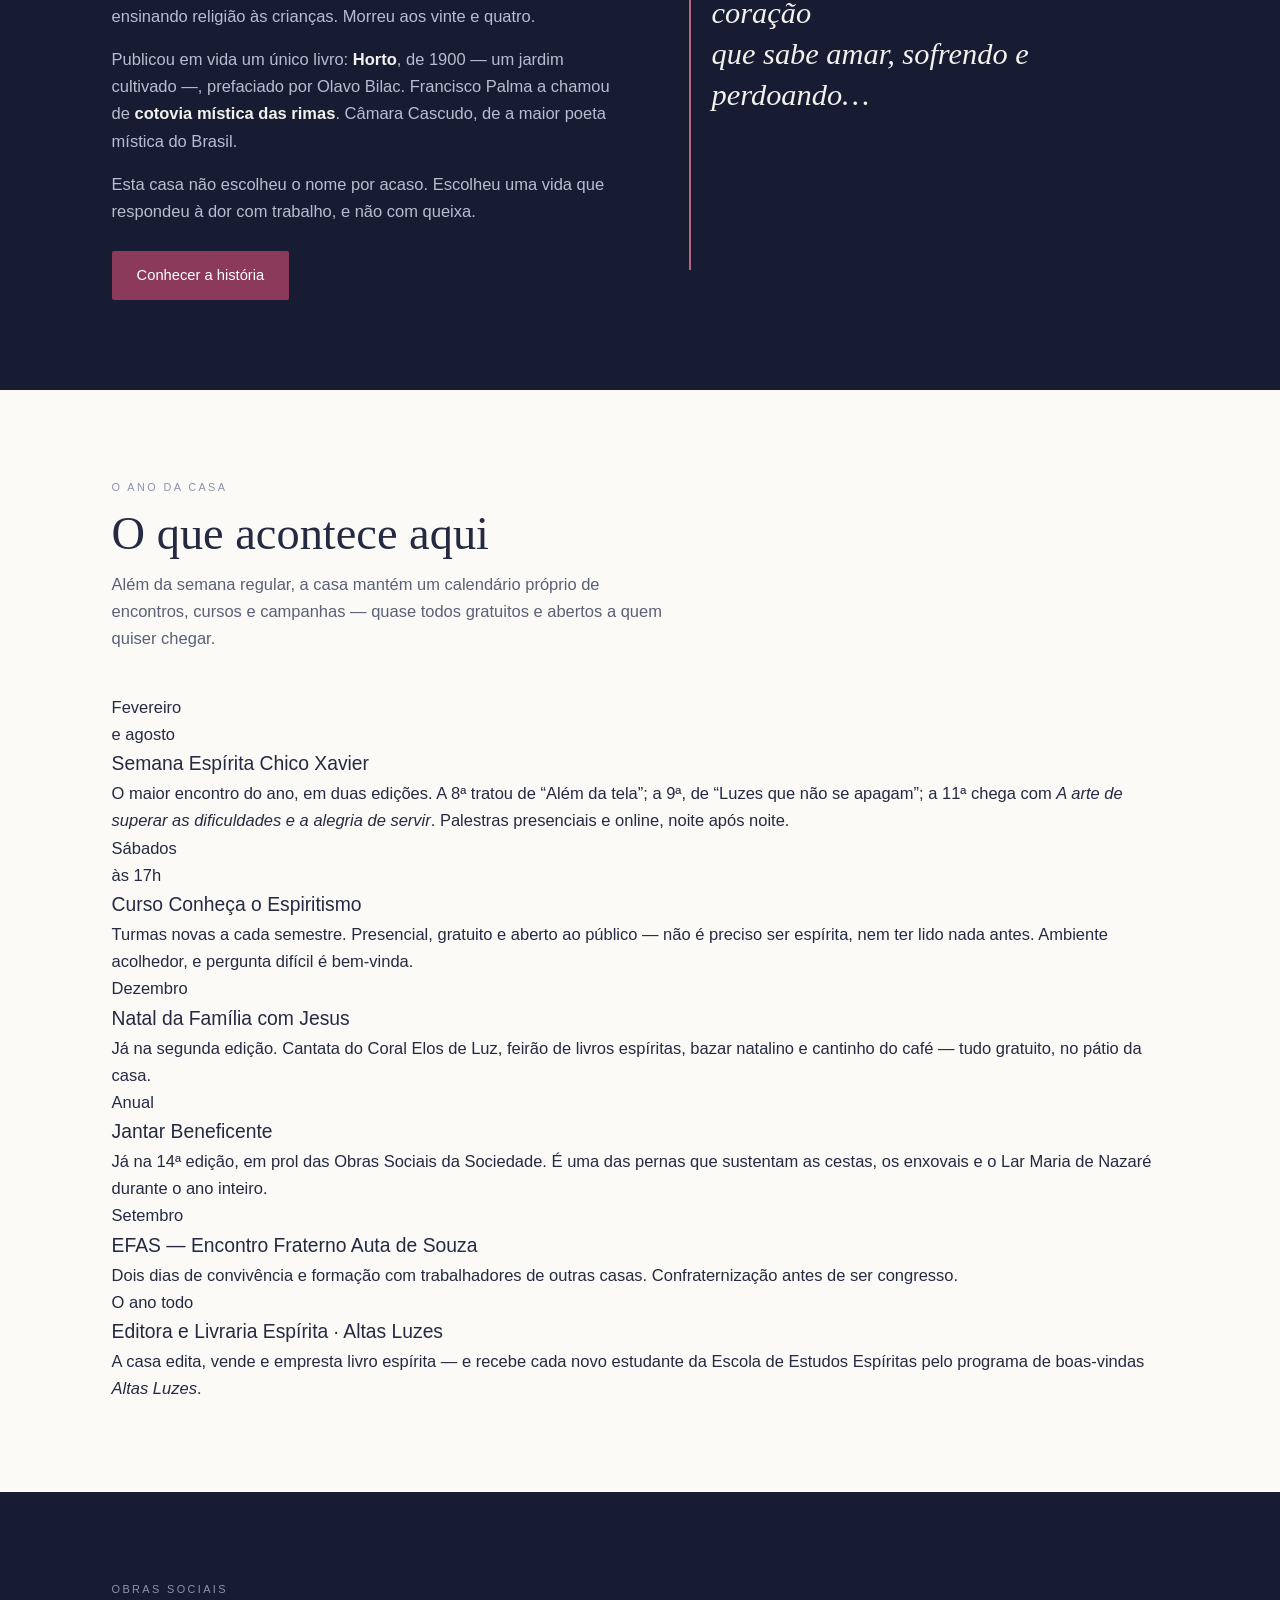
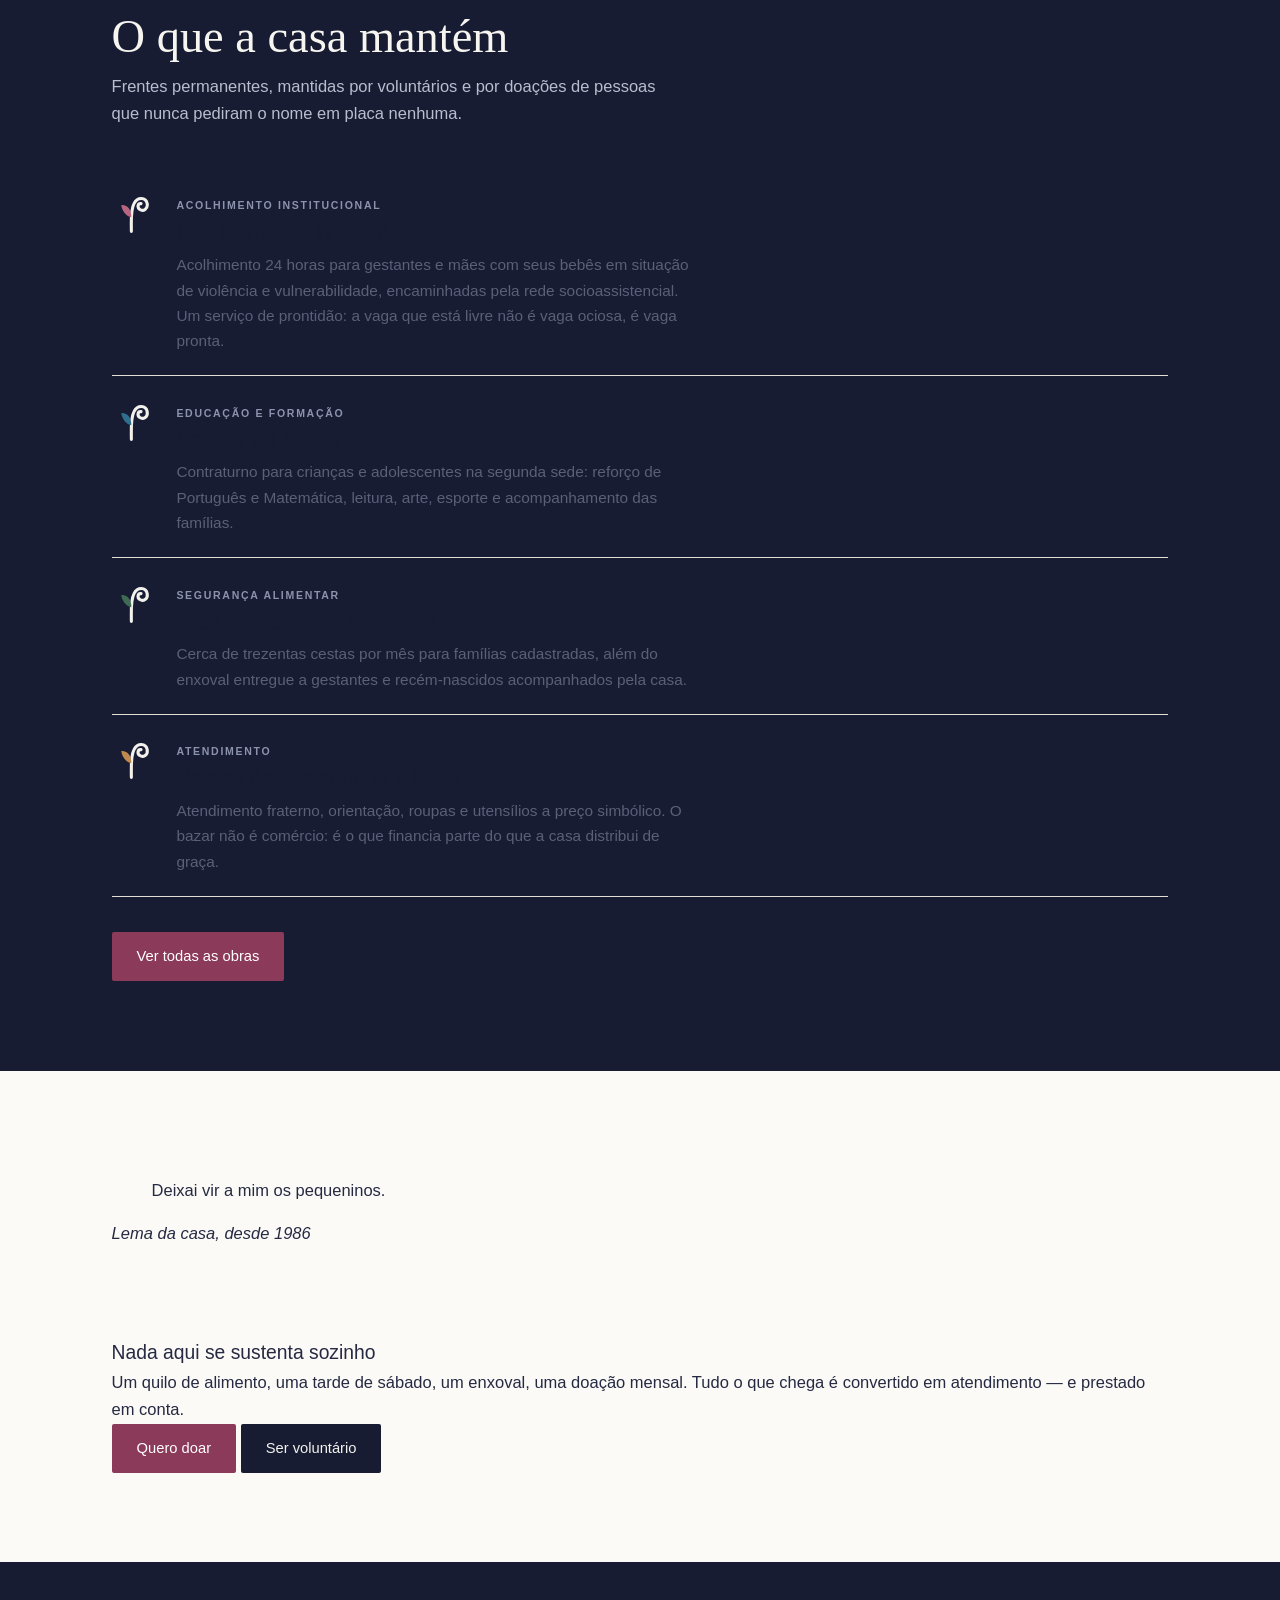
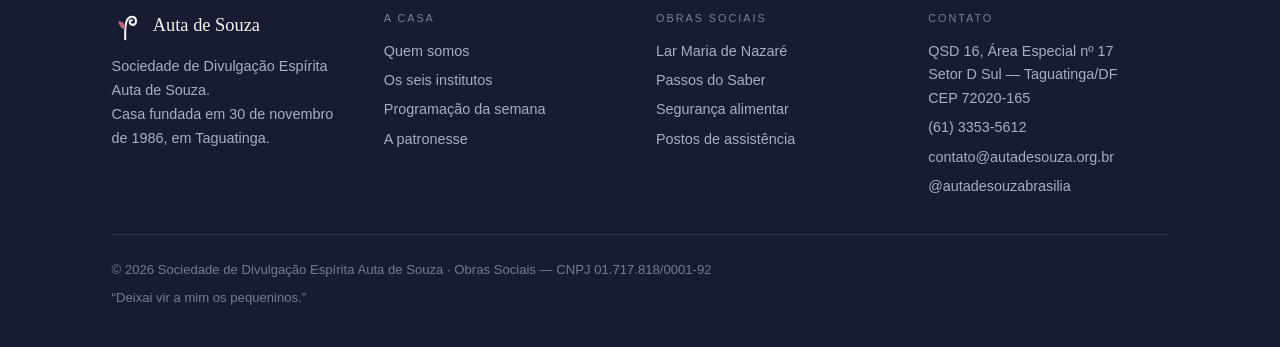
==== commit 0dbb4160: "Add files via upload" ====
--- a/index.html
+++ b/index.html
@@ -37,17 +37,19 @@
 </header>
 <main id="conteudo">
 
-<section class="hero">
+<section class="hero-foto">
+  <div class="bg"><img src="assets/img/sede-fachada.jpg" alt="Fachada da sede da Sociedade de Divulgação Espírita Auta de Souza, em Taguatinga"></div>
   <div class="wrap">
     <svg class="mark" viewBox="0 0 100 100" aria-hidden="true"><path d="M44 94 C44 68 42 46 50 31 C58 15 77 16 80 31 C82 43 71 50 63 44 C57 40 58 30 66 31" stroke="#F2F1EC" stroke-width="7" fill="none" stroke-linecap="round" stroke-linejoin="round"/><path d="M44 62 C33 60 23 49 21 34 C36 33 44 45 44 62 Z" fill="#B8657F"/></svg>
     <h1>Uma casa que leva o nome de uma <em>poeta</em>.</h1>
-    <p>Desde 1986, em Taguatinga, a Sociedade de Divulgação Espírita Auta de Souza estuda o Evangelho,
+    <p class="lead">Desde 1986, em Taguatinga, a Sociedade de Divulgação Espírita Auta de Souza estuda o Evangelho,
        ampara quem chega e transforma consolo em trabalho. Aqui a caridade não é um evento: é a rotina da semana.</p>
     <div class="acts">
       <a class="btn btn-d" href="participe.html">Quero ajudar</a>
       <a class="btn btn-g" href="a-casa.html#semana">Ver a programação</a>
     </div>
   </div>
+  <span class="credito">Sede — Setor D Sul, Taguatinga</span>
 </section>
 
 <div class="faixa">
@@ -55,7 +57,7 @@
     <div class="num rv"><b>1986</b><span>Ano de fundação da casa, em Taguatinga</span></div>
     <div class="num rv"><b>6</b><span>Institutos que organizam o trabalho</span></div>
     <div class="num rv"><b>≈300</b><span>Cestas básicas entregues por mês</span></div>
-    <div class="num rv"><b>5</b><span>Dias de atividade por semana, o ano inteiro</span></div>
+    <div class="num rv"><b>24h</b><span>De acolhimento no Lar Maria de Nazaré</span></div>
   </div>
 </div>
 
@@ -71,8 +73,8 @@
       <article class="card rv">
         <svg class="" viewBox="0 0 100 100" aria-hidden="true"><path d="M44 94 C44 68 42 46 50 31 C58 15 77 16 80 31 C82 43 71 50 63 44 C57 40 58 30 66 31" stroke="#171C33" stroke-width="7" fill="none" stroke-linecap="round" stroke-linejoin="round"/><path d="M44 62 C33 60 23 49 21 34 C36 33 44 45 44 62 Z" fill="#3F6B54"/></svg>
         <h3>Estudo</h3>
-        <p>Reuniões públicas, evangelização infantil, mocidade e cursos de formação. A doutrina espírita
-           lida com calma, sem pressa e sem fanatismo.</p>
+        <p>Reuniões públicas, evangelização infantil, mocidade e a Escola de Estudos Espíritas.
+           A doutrina lida com calma, sem pressa e sem fanatismo.</p>
       </article>
       <article class="card rv">
         <svg class="" viewBox="0 0 100 100" aria-hidden="true"><path d="M44 94 C44 68 42 46 50 31 C58 15 77 16 80 31 C82 43 71 50 63 44 C57 40 58 30 66 31" stroke="#171C33" stroke-width="7" fill="none" stroke-linecap="round" stroke-linejoin="round"/><path d="M44 62 C33 60 23 49 21 34 C36 33 44 45 44 62 Z" fill="#2F6E8C"/></svg>
@@ -90,6 +92,12 @@
   </div>
 </section>
 
+<div class="tira rv">
+  <figure class="foto"><img src="assets/img/coral-elos-de-luz.jpg" alt="Coral Elos de Luz" loading="lazy"><figcaption><b>Coral Elos de Luz</b>Cantata de Natal, no pátio da casa.</figcaption></figure>
+  <figure class="foto"><img src="assets/img/equipe-editora.jpg" alt="Editora Auta de Souza" loading="lazy"><figcaption><b>Editora Auta de Souza</b>Voluntários da casa — divulgação é o sobrenome da Sociedade.</figcaption></figure>
+  <figure class="foto"><img src="assets/img/voluntarios-encontro.jpg" alt="Encontro de trabalhadores" loading="lazy"><figcaption><b>Encontro de trabalhadores</b>“Nascer, viver, morrer, renascer ainda e progredir sempre.”</figcaption></figure>
+</div>
+
 <section class="escuro">
   <div class="wrap">
     <div class="sec-head rv">
@@ -116,6 +124,72 @@
 <section>
   <div class="wrap">
     <div class="sec-head rv">
+      <span class="eyebrow">O ano da casa</span>
+      <h2 class="serif">O que acontece aqui</h2>
+      <p>Além da semana regular, a casa mantém um calendário próprio de encontros, cursos e campanhas —
+         quase todos gratuitos e abertos a quem quiser chegar.</p>
+    </div>
+
+    <div class="evento rv">
+      <div class="quando">Fevereiro<br>e agosto</div>
+      <div>
+        <h3>Semana Espírita Chico Xavier</h3>
+        <p>O maior encontro do ano, em duas edições. A 8ª tratou de “Além da tela”; a 9ª, de
+           “Luzes que não se apagam”; a 11ª chega com <em>A arte de superar as dificuldades e a alegria de servir</em>.
+           Palestras presenciais e online, noite após noite.</p>
+      </div>
+    </div>
+
+    <div class="evento rv">
+      <div class="quando">Sábados<br>às 17h</div>
+      <div>
+        <h3>Curso Conheça o Espiritismo</h3>
+        <p>Turmas novas a cada semestre. Presencial, gratuito e aberto ao público — não é preciso ser espírita,
+           nem ter lido nada antes. Ambiente acolhedor, e pergunta difícil é bem-vinda.</p>
+      </div>
+    </div>
+
+    <div class="evento rv">
+      <div class="quando">Dezembro</div>
+      <div>
+        <h3>Natal da Família com Jesus</h3>
+        <p>Já na segunda edição. Cantata do Coral Elos de Luz, feirão de livros espíritas, bazar natalino
+           e cantinho do café — tudo gratuito, no pátio da casa.</p>
+      </div>
+    </div>
+
+    <div class="evento rv">
+      <div class="quando">Anual</div>
+      <div>
+        <h3>Jantar Beneficente</h3>
+        <p>Já na 14ª edição, em prol das Obras Sociais da Sociedade. É uma das pernas que sustentam
+           as cestas, os enxovais e o Lar Maria de Nazaré durante o ano inteiro.</p>
+      </div>
+    </div>
+
+    <div class="evento rv">
+      <div class="quando">Setembro</div>
+      <div>
+        <h3>EFAS — Encontro Fraterno Auta de Souza</h3>
+        <p>Dois dias de convivência e formação com trabalhadores de outras casas. Confraternização
+           antes de ser congresso.</p>
+      </div>
+    </div>
+
+    <div class="evento rv">
+      <div class="quando">O ano todo</div>
+      <div>
+        <h3>Editora e Livraria Espírita · Altas Luzes</h3>
+        <p>A casa edita, vende e empresta livro espírita — e recebe cada novo estudante da Escola de
+           Estudos Espíritas pelo programa de boas-vindas <em>Altas Luzes</em>.</p>
+      </div>
+    </div>
+  </div>
+</section>
+
+<section class="escuro">
+  <div class="wrap">
+    <div class="sec-head rv">
       <span class="eyebrow">Obras sociais</span>
       <h2 class="serif">O que a casa mantém</h2>
       <p>Frentes permanentes, mantidas por voluntários e por doações de pessoas que nunca pediram o nome
@@ -123,27 +197,28 @@
     </div>
 
     <div class="obra rv">
-      <svg class="" viewBox="0 0 100 100" aria-hidden="true"><path d="M44 94 C44 68 42 46 50 31 C58 15 77 16 80 31 C82 43 71 50 63 44 C57 40 58 30 66 31" stroke="#171C33" stroke-width="7" fill="none" stroke-linecap="round" stroke-linejoin="round"/><path d="M44 62 C33 60 23 49 21 34 C36 33 44 45 44 62 Z" fill="#8C3A5A"/></svg>
+      <svg class="" viewBox="0 0 100 100" aria-hidden="true"><path d="M44 94 C44 68 42 46 50 31 C58 15 77 16 80 31 C82 43 71 50 63 44 C57 40 58 30 66 31" stroke="#F2F1EC" stroke-width="7" fill="none" stroke-linecap="round" stroke-linejoin="round"/><path d="M44 62 C33 60 23 49 21 34 C36 33 44 45 44 62 Z" fill="#B8657F"/></svg>
       <div>
         <span class="tag">Acolhimento institucional</span>
         <h3>Lar Maria de Nazaré</h3>
-        <p>Serviço de acolhimento para crianças e adolescentes afastados do convívio familiar por
-           determinação judicial. Um serviço de prontidão: a vaga que está livre não é vaga ociosa, é vaga pronta.</p>
+        <p>Acolhimento 24 horas para gestantes e mães com seus bebês em situação de violência e
+           vulnerabilidade, encaminhadas pela rede socioassistencial. Um serviço de prontidão: a vaga que
+           está livre não é vaga ociosa, é vaga pronta.</p>
       </div>
     </div>
 
     <div class="obra rv">
-      <svg class="" viewBox="0 0 100 100" aria-hidden="true"><path d="M44 94 C44 68 42 46 50 31 C58 15 77 16 80 31 C82 43 71 50 63 44 C57 40 58 30 66 31" stroke="#171C33" stroke-width="7" fill="none" stroke-linecap="round" stroke-linejoin="round"/><path d="M44 62 C33 60 23 49 21 34 C36 33 44 45 44 62 Z" fill="#2F6E8C"/></svg>
+      <svg class="" viewBox="0 0 100 100" aria-hidden="true"><path d="M44 94 C44 68 42 46 50 31 C58 15 77 16 80 31 C82 43 71 50 63 44 C57 40 58 30 66 31" stroke="#F2F1EC" stroke-width="7" fill="none" stroke-linecap="round" stroke-linejoin="round"/><path d="M44 62 C33 60 23 49 21 34 C36 33 44 45 44 62 Z" fill="#2F6E8C"/></svg>
       <div>
         <span class="tag">Educação e formação</span>
         <h3>Passos do Saber</h3>
-        <p>Atividades educativas e de formação para crianças e adolescentes, na segunda sede da casa —
-           reforço do que a escola começa e a família nem sempre consegue sustentar sozinha.</p>
+        <p>Contraturno para crianças e adolescentes na segunda sede: reforço de Português e Matemática,
+           leitura, arte, esporte e acompanhamento das famílias.</p>
       </div>
     </div>
 
     <div class="obra rv">
-      <svg class="" viewBox="0 0 100 100" aria-hidden="true"><path d="M44 94 C44 68 42 46 50 31 C58 15 77 16 80 31 C82 43 71 50 63 44 C57 40 58 30 66 31" stroke="#171C33" stroke-width="7" fill="none" stroke-linecap="round" stroke-linejoin="round"/><path d="M44 62 C33 60 23 49 21 34 C36 33 44 45 44 62 Z" fill="#3F6B54"/></svg>
+      <svg class="" viewBox="0 0 100 100" aria-hidden="true"><path d="M44 94 C44 68 42 46 50 31 C58 15 77 16 80 31 C82 43 71 50 63 44 C57 40 58 30 66 31" stroke="#F2F1EC" stroke-width="7" fill="none" stroke-linecap="round" stroke-linejoin="round"/><path d="M44 62 C33 60 23 49 21 34 C36 33 44 45 44 62 Z" fill="#3F6B54"/></svg>
       <div>
         <span class="tag">Segurança alimentar</span>
         <h3>Cestas básicas e enxovais</h3>
@@ -153,30 +228,38 @@
     </div>
 
     <div class="obra rv">
-      <svg class="" viewBox="0 0 100 100" aria-hidden="true"><path d="M44 94 C44 68 42 46 50 31 C58 15 77 16 80 31 C82 43 71 50 63 44 C57 40 58 30 66 31" stroke="#171C33" stroke-width="7" fill="none" stroke-linecap="round" stroke-linejoin="round"/><path d="M44 62 C33 60 23 49 21 34 C36 33 44 45 44 62 Z" fill="#C08A4E"/></svg>
+      <svg class="" viewBox="0 0 100 100" aria-hidden="true"><path d="M44 94 C44 68 42 46 50 31 C58 15 77 16 80 31 C82 43 71 50 63 44 C57 40 58 30 66 31" stroke="#F2F1EC" stroke-width="7" fill="none" stroke-linecap="round" stroke-linejoin="round"/><path d="M44 62 C33 60 23 49 21 34 C36 33 44 45 44 62 Z" fill="#C08A4E"/></svg>
       <div>
         <span class="tag">Atendimento</span>
         <h3>Postos de assistência e bazar</h3>
-        <p>Atendimento fraterno, orientação, roupas e utensílios a preço simbólico. O bazar sustenta
-           parte do que a casa distribui de graça.</p>
-      </div>
-    </div>
-
-    <p style="margin-top:2.2rem" class="rv"><a class="btn btn-n" href="obras-sociais.html">Ver todas as obras</a></p>
-  </div>
-</section>
-
-<section class="escuro">
-  <div class="wrap" style="text-align:center">
-    <div class="sec-head center rv">
-      <span class="eyebrow">Participe</span>
-      <h2 class="serif">Nada aqui se sustenta sozinho</h2>
-      <p>Um quilo de alimento, uma hora de sábado, um enxoval, uma doação mensal. Tudo o que chega é
-         convertido em atendimento — e prestado em conta.</p>
-    </div>
-    <div class="acts" style="justify-content:center">
-      <a class="btn btn-d" href="participe.html">Quero doar</a>
-      <a class="btn btn-g" href="participe.html#voluntario">Quero ser voluntário</a>
+        <p>Atendimento fraterno, orientação, roupas e utensílios a preço simbólico. O bazar não é comércio:
+           é o que financia parte do que a casa distribui de graça.</p>
+      </div>
+    </div>
+
+    <p style="margin-top:2.2rem" class="rv"><a class="btn btn-d" href="obras-sociais.html">Ver todas as obras</a></p>
+  </div>
+</section>
+
+<section class="citacao">
+  <div class="wrap rv">
+    <blockquote>Deixai vir a mim os pequeninos.</blockquote>
+    <cite>Lema da casa, desde 1986</cite>
+  </div>
+</section>
+
+<section style="padding-top:0">
+  <div class="wrap">
+    <div class="cta-box rv">
+      <div>
+        <h3>Nada aqui se sustenta sozinho</h3>
+        <p>Um quilo de alimento, uma tarde de sábado, um enxoval, uma doação mensal. Tudo o que chega é
+           convertido em atendimento — e prestado em conta.</p>
+      </div>
+      <div class="acts" style="margin:0">
+        <a class="btn btn-d" href="participe.html">Quero doar</a>
+        <a class="btn btn-n" href="participe.html#voluntario">Ser voluntário</a>
+      </div>
     </div>
   </div>
 </section>
--- a/assets/css/style.css
+++ b/assets/css/style.css
@@ -0,0 +1,170 @@
+/* Sociedade de Divulgação Espírita Auta de Souza — sistema visual */
+:root{
+  --noite:#171C33; --noite-2:#2E3554; --dalia:#8C3A5A; --dalia-cl:#B8657F;
+  --horto:#3F6B54; --luz:#C08A4E; --cerrado:#2F6E8C;
+  --papel:#FBFAF7; --papel-2:#F3F0E9; --branco:#fff;
+  --texto:#252A42; --texto-2:#5A6076; --mist:#8C93AC; --linha:#E2DFD7;
+  --serif:"Cormorant Garamond",Georgia,"Times New Roman",serif;
+  --sans:"IBM Plex Sans",-apple-system,BlinkMacSystemFont,"Segoe UI",Roboto,sans-serif;
+  --wrap:1140px; --sombra:0 1px 2px rgba(23,28,51,.05),0 14px 40px -22px rgba(23,28,51,.28);
+}
+*{box-sizing:border-box}
+.pular{position:absolute;left:-999px;top:0;z-index:100;background:var(--noite);color:#fff;padding:.7rem 1.1rem}
+.pular:focus{left:0}
+html{scroll-behavior:smooth}
+body{margin:0;background:var(--papel);color:var(--texto);font-family:var(--sans);
+  font-size:16.5px;line-height:1.65;-webkit-font-smoothing:antialiased}
+img{max-width:100%;display:block}
+a{color:inherit;text-decoration:none}
+h1,h2,h3,h4{margin:0;font-weight:400;text-wrap:balance}
+p{margin:0}
+.wrap{max-width:var(--wrap);margin-inline:auto;padding-inline:clamp(1.15rem,4vw,2.6rem)}
+section{padding-block:clamp(3.6rem,7vw,6.2rem)}
+.serif{font-family:var(--serif)}
+.eyebrow{font-size:.68rem;letter-spacing:.22em;text-transform:uppercase;color:var(--mist);font-weight:500}
+.rule{height:1px;background:var(--linha);border:0;margin:0}
+
+/* cabeçalho */
+header{position:sticky;top:0;z-index:60;background:rgba(251,250,247,.92);
+  backdrop-filter:saturate(1.4) blur(10px);border-bottom:1px solid transparent;transition:border-color .3s}
+header.solid{border-bottom-color:var(--linha)}
+.bar{display:flex;align-items:center;gap:1.2rem;padding-block:.75rem}
+.brand{display:flex;align-items:center;gap:.7rem}
+.brand svg{width:34px;height:34px;flex:none}
+.brand b{font-family:var(--serif);font-size:1.32rem;font-weight:500;line-height:1;color:var(--noite)}
+.brand .bt{display:block}
+.brand .bt span{display:block;font-size:.6rem;letter-spacing:.15em;text-transform:uppercase;color:var(--mist);margin-top:.16rem;line-height:1.2}
+@media(max-width:420px){.brand .bt span{display:none}}
+nav{margin-left:auto}
+nav ul{display:flex;gap:1.35rem;list-style:none;margin:0;padding:0}
+nav a{font-size:.9rem;color:var(--texto-2);padding-block:.3rem;border-bottom:1.5px solid transparent}
+nav a:hover,nav a:focus-visible{color:var(--noite);border-bottom-color:var(--dalia)}
+.burger{display:none;margin-left:auto;background:none;border:0;padding:.4rem;cursor:pointer}
+.burger i{display:block;width:22px;height:1.6px;background:var(--noite);margin:4px 0}
+@media(max-width:900px){
+  nav{position:fixed;inset:56px 0 auto;background:var(--papel);border-bottom:1px solid var(--linha);
+    display:none;padding:1rem 1.4rem 1.6rem}
+  nav.open{display:block}
+  nav ul{flex-direction:column;gap:.2rem}
+  nav a{display:block;padding-block:.6rem;border-bottom:1px solid var(--linha)}
+  .burger{display:block}
+}
+
+/* hero */
+.hero{background:var(--noite);color:#F2F1EC;position:relative;overflow:hidden}
+.hero::after{content:"";position:absolute;inset:auto -10% -40% 40%;height:70%;
+  background:radial-gradient(closest-side,rgba(140,58,90,.32),transparent 70%);pointer-events:none}
+.hero .wrap{position:relative;z-index:2;padding-block:clamp(4rem,11vw,8rem)}
+.hero .mark{width:74px;height:74px;margin-bottom:2rem}
+.hero h1{font-family:var(--serif);font-size:clamp(2.5rem,7vw,5rem);line-height:1.02;
+  font-weight:300;letter-spacing:-.015em;max-width:16ch}
+.hero h1 em{font-style:italic;color:var(--dalia-cl)}
+.hero p{margin-top:1.4rem;max-width:52ch;color:#C3C6D6;font-size:1.06rem}
+.hero .acts{display:flex;flex-wrap:wrap;gap:.75rem;margin-top:2.2rem}
+.btn{display:inline-block;padding:.72rem 1.5rem;border-radius:2px;font-size:.92rem;font-weight:500;
+  border:1px solid transparent;transition:transform .18s ease,background .2s}
+.btn:hover{transform:translateY(-1px)}
+.btn-d{background:var(--dalia);color:#fff}
+.btn-d:hover{background:#7B3150}
+.btn-g{border-color:rgba(255,255,255,.36);color:#F2F1EC}
+.btn-g:hover{background:rgba(255,255,255,.09)}
+.btn-n{background:var(--noite);color:#F2F1EC}
+
+/* faixa de números */
+.faixa{background:var(--papel-2);border-block:1px solid var(--linha)}
+.faixa .wrap{display:grid;gap:1.4rem;grid-template-columns:repeat(auto-fit,minmax(180px,1fr));
+  padding-block:2.4rem}
+.num b{font-family:var(--serif);font-size:2.6rem;line-height:1;color:var(--noite);display:block}
+.num span{font-size:.9rem;color:var(--texto-2);display:block;margin-top:.35rem}
+
+/* cabeçalho de seção */
+.sec-head{max-width:62ch;margin-bottom:2.6rem;display:flex;flex-direction:column;gap:.7rem}
+.sec-head.center{margin-inline:auto;text-align:center;align-items:center}
+.sec-head h2{font-family:var(--serif);font-size:clamp(1.9rem,3.8vw,2.9rem);line-height:1.1}
+.sec-head p{color:var(--texto-2)}
+
+/* prosa */
+.prosa{max-width:64ch;display:flex;flex-direction:column;gap:1rem;color:var(--texto-2)}
+.prosa strong{color:var(--texto);font-weight:600}
+.verso{font-family:var(--serif);font-style:italic;font-size:clamp(1.35rem,2.8vw,1.9rem);
+  line-height:1.35;color:var(--noite);border-left:2px solid var(--dalia);padding-left:1.3rem}
+
+/* grades */
+.grid{display:grid;gap:1.1rem}
+.g3{grid-template-columns:repeat(auto-fit,minmax(280px,1fr))}
+.g2{grid-template-columns:repeat(auto-fit,minmax(330px,1fr))}
+.card{background:var(--branco);border:1px solid var(--linha);border-radius:3px;padding:1.5rem 1.55rem 1.7rem;
+  box-shadow:var(--sombra);display:flex;flex-direction:column;gap:.6rem}
+.card svg{width:34px;height:34px}
+.card h3{font-family:var(--serif);font-size:1.45rem;line-height:1.15;font-weight:500;color:var(--noite)}
+.card p{font-size:.94rem;color:var(--texto-2)}
+
+/* semana */
+.semana{display:grid;gap:0;border-top:1px solid var(--linha)}
+.dia{display:grid;grid-template-columns:minmax(120px,180px) 1fr;gap:1.4rem;
+  padding-block:1.15rem;border-bottom:1px solid var(--linha);align-items:baseline}
+@media(max-width:640px){.dia{grid-template-columns:1fr;gap:.25rem}}
+.dia b{font-family:var(--serif);font-size:1.3rem;font-weight:500;color:var(--noite)}
+.dia p{color:var(--texto-2);font-size:.97rem}
+
+/* obras */
+.obra{display:grid;grid-template-columns:auto 1fr;gap:1.3rem;align-items:start;
+  padding-block:1.35rem;border-bottom:1px solid var(--linha)}
+.obra:first-of-type{border-top:1px solid var(--linha)}
+.obra svg{width:44px;height:44px}
+.obra h3{font-family:var(--serif);font-size:1.6rem;line-height:1.1;font-weight:500;color:var(--noite)}
+.obra .tag{font-size:.66rem;letter-spacing:.16em;text-transform:uppercase;color:var(--mist);font-weight:600}
+.obra p{color:var(--texto-2);font-size:.96rem;margin-top:.4rem;max-width:60ch}
+
+/* faixa escura */
+.escuro{background:var(--noite);color:#F2F1EC}
+.escuro .sec-head h2{color:#F7F5F0}
+.escuro .sec-head p,.escuro .prosa{color:#B9BDCE}
+.escuro .prosa strong{color:#F2F1EC}
+.escuro .verso{color:#F2F1EC;border-left-color:var(--dalia-cl)}
+
+/* contato */
+.contato-grid{display:grid;gap:1.4rem;grid-template-columns:repeat(auto-fit,minmax(240px,1fr))}
+.ct b{display:block;font-size:.68rem;letter-spacing:.18em;text-transform:uppercase;color:var(--mist);margin-bottom:.4rem}
+.ct p,.ct a{font-size:1rem;color:var(--texto)}
+.ct a:hover{color:var(--dalia)}
+
+/* rodapé */
+footer{background:var(--noite);color:#A9AEC2;padding-block:3rem 2.4rem;font-size:.9rem}
+footer .cols{display:grid;gap:2rem;grid-template-columns:repeat(auto-fit,minmax(200px,1fr));margin-bottom:2.2rem}
+footer h4{font-size:.68rem;letter-spacing:.18em;text-transform:uppercase;color:#7B8199;margin-bottom:.7rem}
+footer ul{list-style:none;margin:0;padding:0;display:flex;flex-direction:column;gap:.35rem}
+footer a:hover{color:#F2F1EC}
+footer .fim{border-top:1px solid rgba(255,255,255,.1);padding-top:1.5rem;font-size:.82rem;color:#767C93}
+.fbrand{display:flex;align-items:center;gap:.7rem;margin-bottom:.9rem}
+.fbrand svg{width:30px;height:30px}
+.fbrand b{font-family:var(--serif);font-size:1.15rem;color:#F2F1EC;font-weight:500}
+
+.rv{opacity:0;transform:translateY(14px);transition:opacity .7s ease,transform .7s cubic-bezier(.22,.9,.28,1)}
+.rv.in{opacity:1;transform:none}
+@media(prefers-reduced-motion:reduce){.rv{opacity:1;transform:none;transition:none}html{scroll-behavior:auto}}
+:focus-visible{outline:2px solid var(--dalia);outline-offset:3px}
+
+nav a[aria-current="page"]{color:var(--noite);border-bottom-color:var(--dalia)}
+.escuro .num b{color:#F7F5F0}
+
+/* topo de página interna */
+.pagetop{background:var(--papel-2);border-bottom:1px solid var(--linha);padding-block:clamp(3rem,6vw,4.8rem)}
+.pagetop .eyebrow{display:block;margin-bottom:.9rem}
+.pagetop h1{font-family:var(--serif);font-size:clamp(2.2rem,5.4vw,3.7rem);line-height:1.05;font-weight:300;
+  letter-spacing:-.012em;max-width:20ch;color:var(--noite)}
+.pagetop p{margin-top:1.15rem;max-width:60ch;color:var(--texto-2);font-size:1.03rem}
+.pagetop p strong{color:var(--texto);font-weight:600}
+.pagetop.escuro-top{background:var(--noite);border-bottom:0}
+.pagetop.escuro-top h1{color:#F7F5F0}
+.pagetop.escuro-top p{color:#B9BDCE}
+
+/* cartão em faixa escura */
+.card.esc{background:rgba(255,255,255,.045);border-color:rgba(255,255,255,.13);box-shadow:none}
+.card.esc h3{color:#F7F5F0}
+.card.esc p{color:#B0B5C8}
+.card.esc p strong{color:#F2F1EC}
+.escuro .card svg path[stroke]{stroke:#F2F1EC}
+
+.hero .mark{width:92px;height:92px}
+.escuro .prosa a.btn-n{background:#F2F1EC;color:var(--noite)}
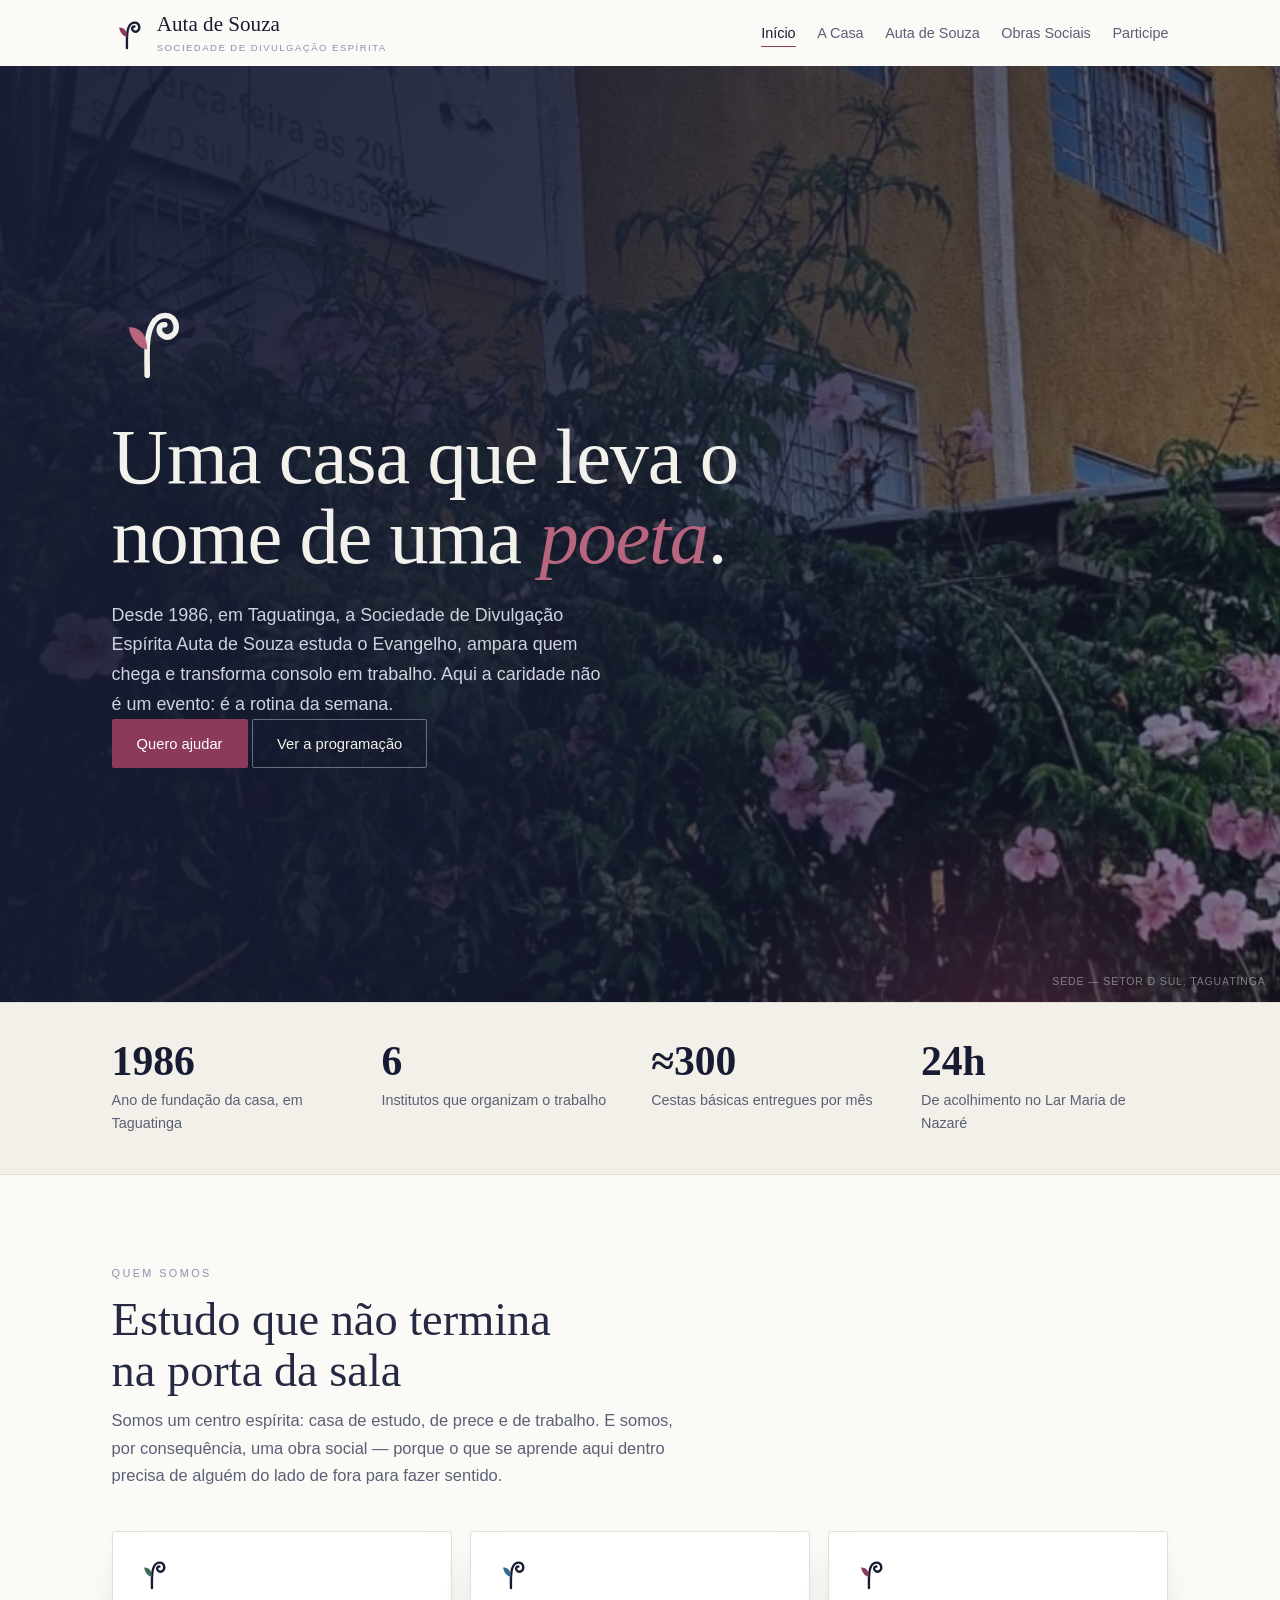
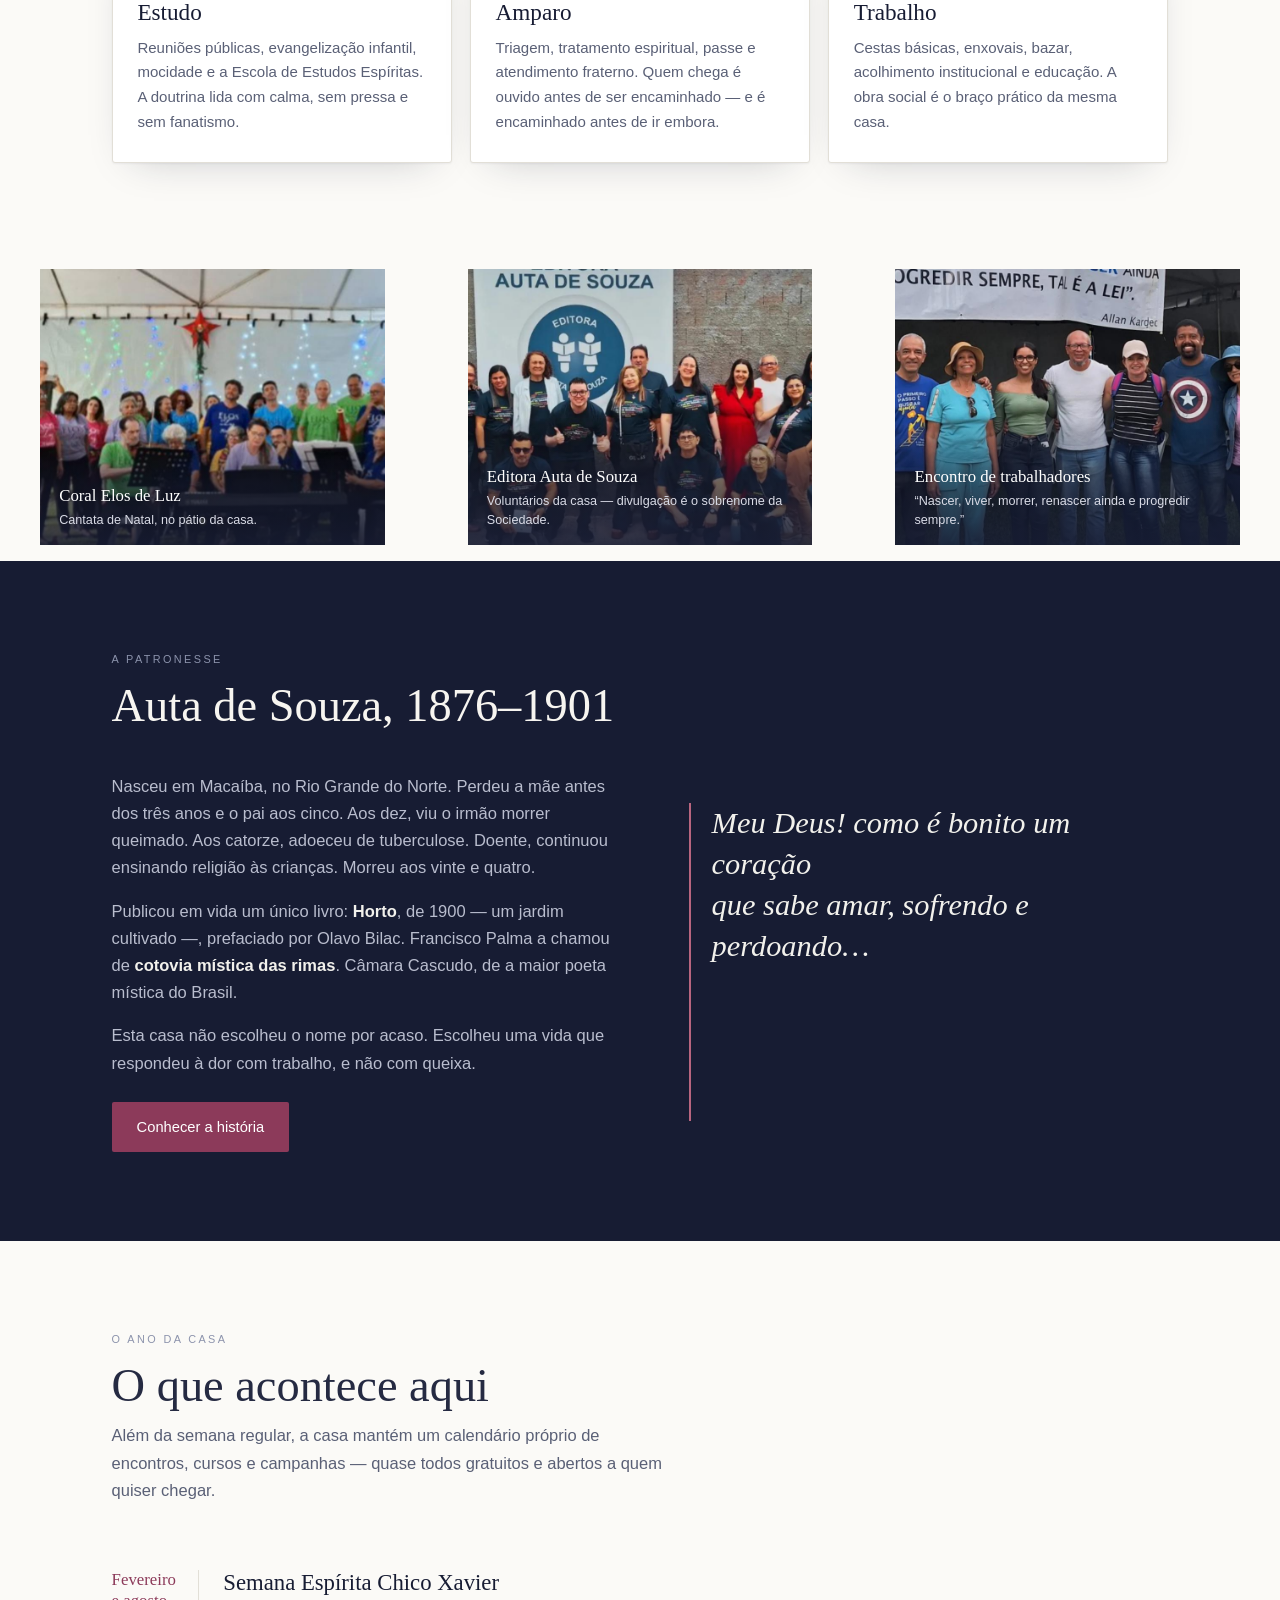
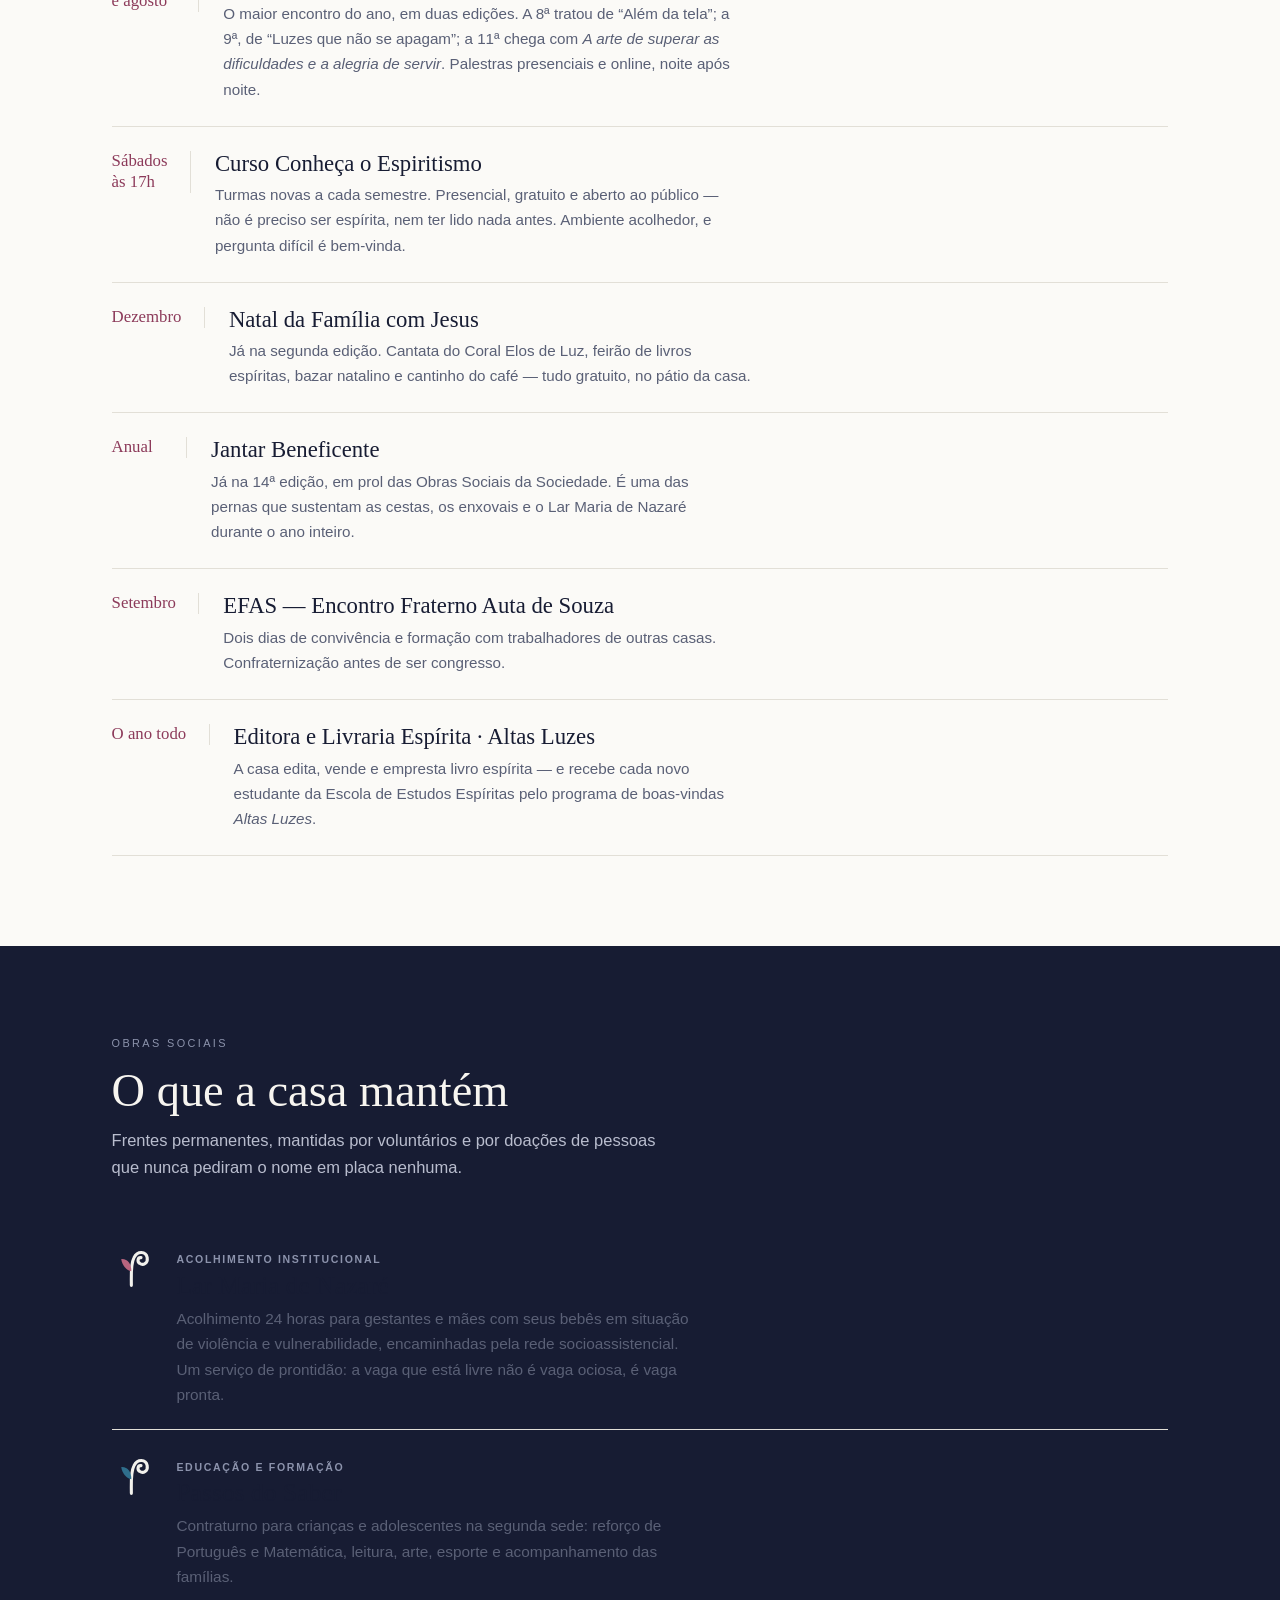
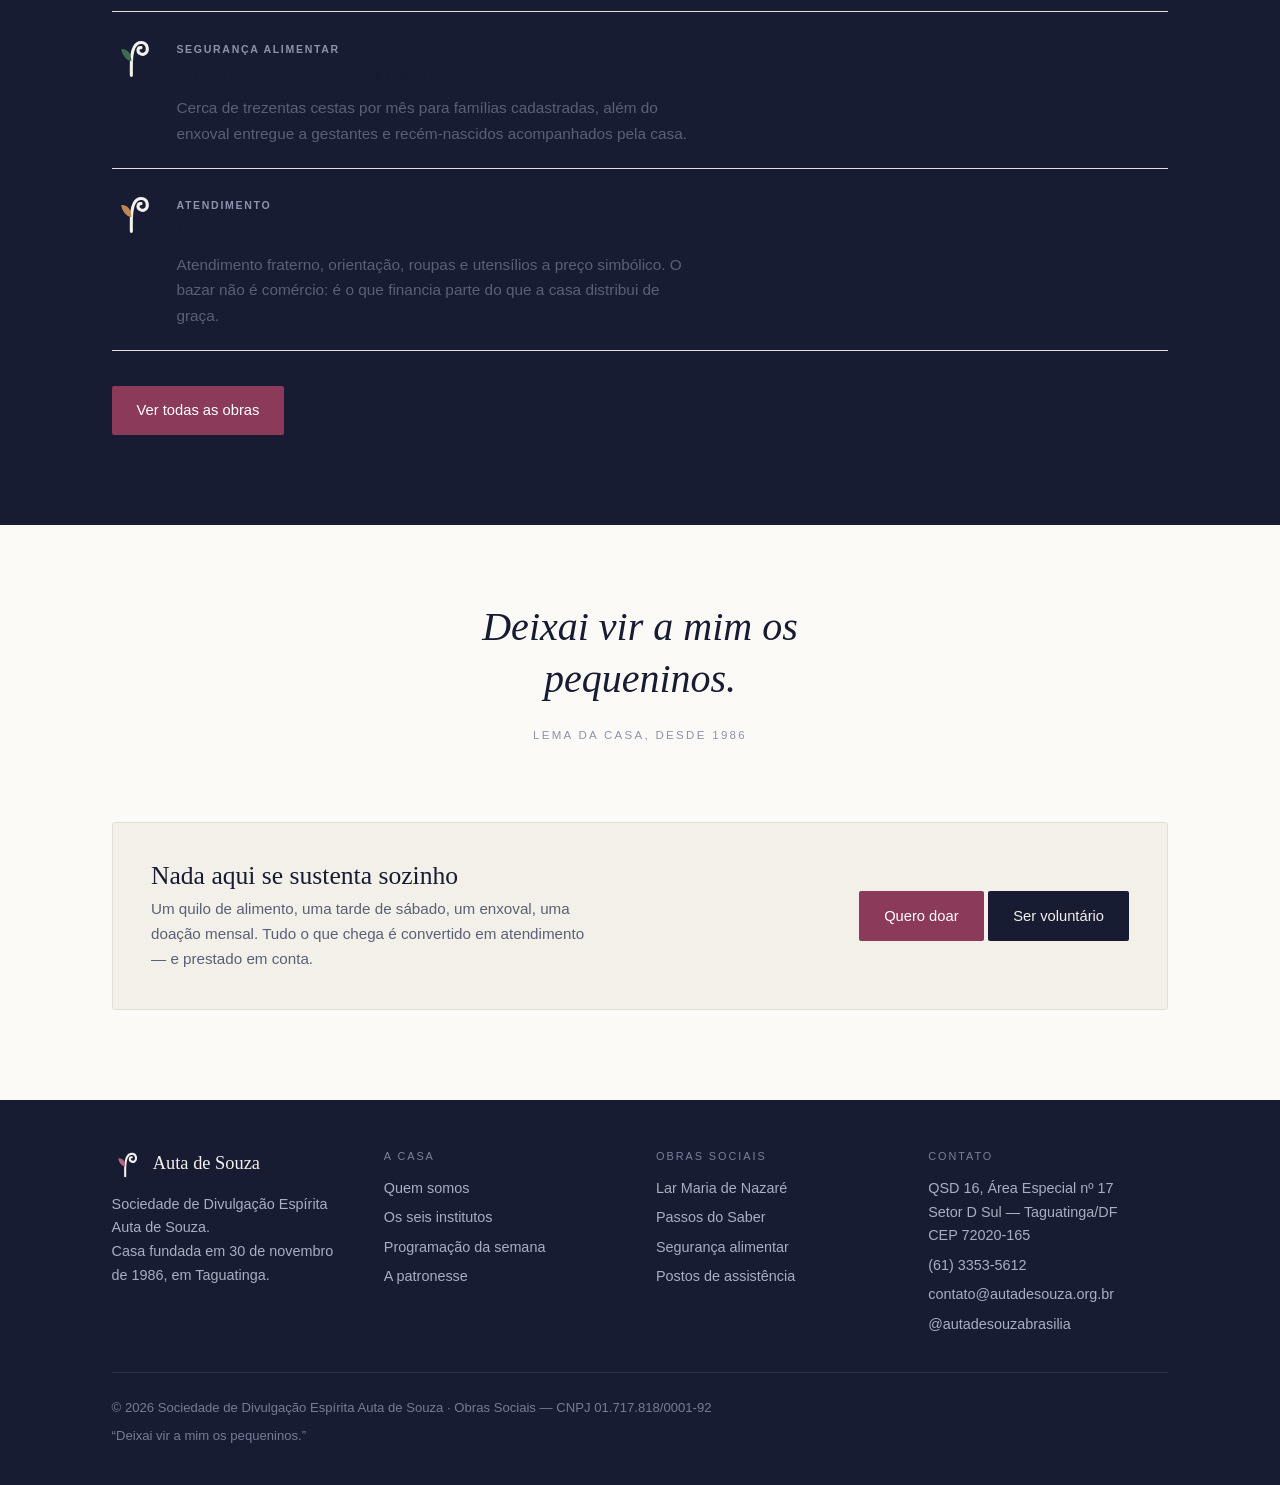
==== commit 1782bb28: "Add files via upload" ====
--- a/index.html
+++ b/index.html
@@ -13,7 +13,7 @@
 <link rel="preconnect" href="https://fonts.googleapis.com">
 <link rel="preconnect" href="https://fonts.gstatic.com" crossorigin>
 <link rel="stylesheet" href="https://fonts.googleapis.com/css2?family=Cormorant+Garamond:ital,wght@0,300;0,400;0,500;0,600;1,300;1,400&family=IBM+Plex+Sans:ital,wght@0,300;0,400;0,500;0,600&display=swap">
-<link rel="stylesheet" href="assets/css/style.css">
+<link rel="stylesheet" href="assets/css/style.css?v=2">
 </head>
 <body>
 <a class="pular" href="#conteudo">Ir para o conteúdo</a>
@@ -305,6 +305,6 @@
     </div>
   </div>
 </footer>
-<script src="assets/js/main.js"></script>
+<script src="assets/js/main.js?v=2"></script>
 </body>
 </html>
--- a/assets/css/style.css
+++ b/assets/css/style.css
@@ -92,7 +92,7 @@
 /* grades */
 .grid{display:grid;gap:1.1rem}
 .g3{grid-template-columns:repeat(auto-fit,minmax(280px,1fr))}
-.g2{grid-template-columns:repeat(auto-fit,minmax(330px,1fr))}
+.g2{grid-template-columns:repeat(auto-fit,minmax(min(430px,100%),1fr))}
 .card{background:var(--branco);border:1px solid var(--linha);border-radius:3px;padding:1.5rem 1.55rem 1.7rem;
   box-shadow:var(--sombra);display:flex;flex-direction:column;gap:.6rem}
 .card svg{width:34px;height:34px}
@@ -168,3 +168,97 @@
 
 .hero .mark{width:92px;height:92px}
 .escuro .prosa a.btn-n{background:#F2F1EC;color:var(--noite)}
+
+/* ============ v2: fotografia e vida ============ */
+img{max-width:100%;display:block}
+.foto{position:relative;overflow:hidden;background:var(--noite-2)}
+.foto img{width:100%;height:100%;object-fit:cover;display:block}
+.foto figcaption{position:absolute;left:0;right:0;bottom:0;padding:3rem 1.2rem 1rem;
+  background:linear-gradient(transparent,rgba(23,28,51,.55) 45%,rgba(23,28,51,.9));color:#D9DBE6;font-size:.79rem;line-height:1.45}
+.foto figcaption b{display:block;font-family:var(--serif);font-size:1.05rem;font-weight:500;color:#fff;margin-bottom:.15rem}
+
+/* hero com foto */
+.hero-foto{position:relative;background:var(--noite);color:#F2F1EC;overflow:hidden;isolation:isolate}
+.hero-foto .bg{position:absolute;inset:0;z-index:-2}
+.hero-foto .bg img{width:100%;height:100%;object-fit:cover;filter:saturate(.85)}
+.hero-foto::before{content:"";position:absolute;inset:0;z-index:-1;
+  background:linear-gradient(105deg,rgba(23,28,51,.94) 0%,rgba(23,28,51,.86) 42%,rgba(23,28,51,.42) 100%)}
+.hero-foto::after{content:"";position:absolute;inset:auto -15% -45% 45%;height:80%;z-index:-1;
+  background:radial-gradient(closest-side,rgba(140,58,90,.38),transparent 70%);pointer-events:none}
+.hero-foto .wrap{position:relative;padding-block:clamp(4.5rem,12vw,9rem)}
+.hero-foto .mark{width:80px;height:80px;margin-bottom:1.8rem}
+.hero-foto h1{font-family:var(--serif);font-size:clamp(2.5rem,6.6vw,4.9rem);line-height:1.02;
+  font-weight:300;letter-spacing:-.015em;max-width:17ch}
+.hero-foto h1 em{font-style:italic;color:var(--dalia-cl)}
+.hero-foto .lead{margin-top:1.5rem;max-width:50ch;color:#CFD2DF;font-size:clamp(1rem,1.4vw,1.12rem)}
+.credito{position:absolute;right:.9rem;bottom:.7rem;font-size:.66rem;letter-spacing:.08em;
+  color:rgba(255,255,255,.42);text-transform:uppercase}
+
+/* faixa de fotos */
+.tira{display:grid;gap:3px;grid-template-columns:repeat(3,1fr)}
+.tira .foto{aspect-ratio:5/4}
+@media(max-width:900px){.tira{grid-template-columns:1fr 1fr}}
+@media(max-width:600px){.tira{grid-template-columns:1fr}.tira .foto{aspect-ratio:16/10}}
+
+/* bloco meio-a-meio */
+.duo{display:grid;gap:clamp(1.6rem,4vw,3.4rem);grid-template-columns:1.05fr 1fr;align-items:center}
+.duo.inv{grid-template-columns:1fr 1.05fr}
+@media(max-width:860px){.duo,.duo.inv{grid-template-columns:1fr}}
+.duo .foto{aspect-ratio:5/4;border-radius:2px}
+
+/* agenda / eventos */
+.evento{display:grid;grid-template-columns:auto 1fr;gap:1.5rem;padding-block:1.5rem;
+  border-bottom:1px solid var(--linha);align-items:start}
+.evento:first-of-type{border-top:1px solid var(--linha)}
+.quando{font-family:var(--serif);font-size:1.05rem;color:var(--dalia);min-width:9ch;
+  border-right:1px solid var(--linha);padding-right:1.4rem;line-height:1.25}
+.evento h3{font-family:var(--serif);font-size:1.42rem;font-weight:500;line-height:1.15;color:var(--noite)}
+.evento p{color:var(--texto-2);font-size:.95rem;margin-top:.35rem;max-width:62ch}
+.escuro .evento{border-color:rgba(255,255,255,.13)}
+.escuro .evento:first-of-type{border-top-color:rgba(255,255,255,.13)}
+.escuro .evento h3{color:#F7F5F0}
+.escuro .evento p{color:#B0B5C8}
+.escuro .quando{color:var(--dalia-cl);border-right-color:rgba(255,255,255,.16)}
+@media(max-width:640px){.evento{grid-template-columns:1fr;gap:.4rem}.quando{border:0;padding:0}}
+
+/* destaque de citação larga */
+.citacao{padding-block:clamp(3rem,6vw,5rem);text-align:center}
+.citacao blockquote{font-family:var(--serif);font-style:italic;font-weight:300;
+  font-size:clamp(1.5rem,3.4vw,2.5rem);line-height:1.3;max-width:22ch;margin:0 auto;color:var(--noite)}
+.citacao cite{display:block;margin-top:1.3rem;font-style:normal;font-size:.72rem;
+  letter-spacing:.2em;text-transform:uppercase;color:var(--mist)}
+.escuro .citacao blockquote{color:#F7F5F0}
+
+/* lista com marcador de dália */
+.lista{list-style:none;margin:0;padding:0;display:flex;flex-direction:column;gap:.6rem}
+.lista li{position:relative;padding-left:1.5rem;color:var(--texto-2);font-size:.97rem}
+.lista li::before{content:"";position:absolute;left:0;top:.55em;width:7px;height:7px;
+  border-radius:50% 0 50% 50%;background:var(--dalia);transform:rotate(45deg)}
+.escuro .lista li{color:#B9BDCE}
+
+/* pílula */
+.pill{display:inline-block;font-size:.68rem;letter-spacing:.14em;text-transform:uppercase;
+  font-weight:600;color:var(--dalia);border:1px solid rgba(140,58,90,.35);
+  border-radius:100px;padding:.28rem .75rem}
+.escuro .pill{color:var(--dalia-cl);border-color:rgba(184,101,127,.45)}
+
+/* cartão de contato rápido */
+.cta-box{background:var(--papel-2);border:1px solid var(--linha);border-radius:3px;
+  padding:clamp(1.5rem,3vw,2.4rem);display:flex;flex-wrap:wrap;gap:1.2rem;align-items:center;justify-content:space-between}
+.cta-box h3{font-family:var(--serif);font-size:1.6rem;font-weight:500;color:var(--noite);line-height:1.15}
+.cta-box p{color:var(--texto-2);font-size:.95rem;margin-top:.3rem;max-width:52ch}
+
+.escuro .ct p,.escuro .ct a{color:#E4E6EF}
+.escuro .ct a:hover{color:var(--dalia-cl)}
+.escuro .ct b{color:#8A90A8}
+.escuro .lista li strong{color:#F2F1EC}
+.duo .faixa .wrap{padding-inline:1.6rem}
+.duo .faixa{border-block:0}
+
+.duo>*{min-width:0}
+.placar{display:grid;grid-template-columns:1fr 1fr;gap:1px;background:var(--linha);
+  border:1px solid var(--linha);border-radius:3px;overflow:hidden}
+.placar .num{background:var(--papel-2);padding:1.5rem 1.3rem}
+.placar .num b{font-size:2.2rem}
+.placar .num span{font-size:.85rem}
+@media(max-width:420px){.placar{grid-template-columns:1fr}}
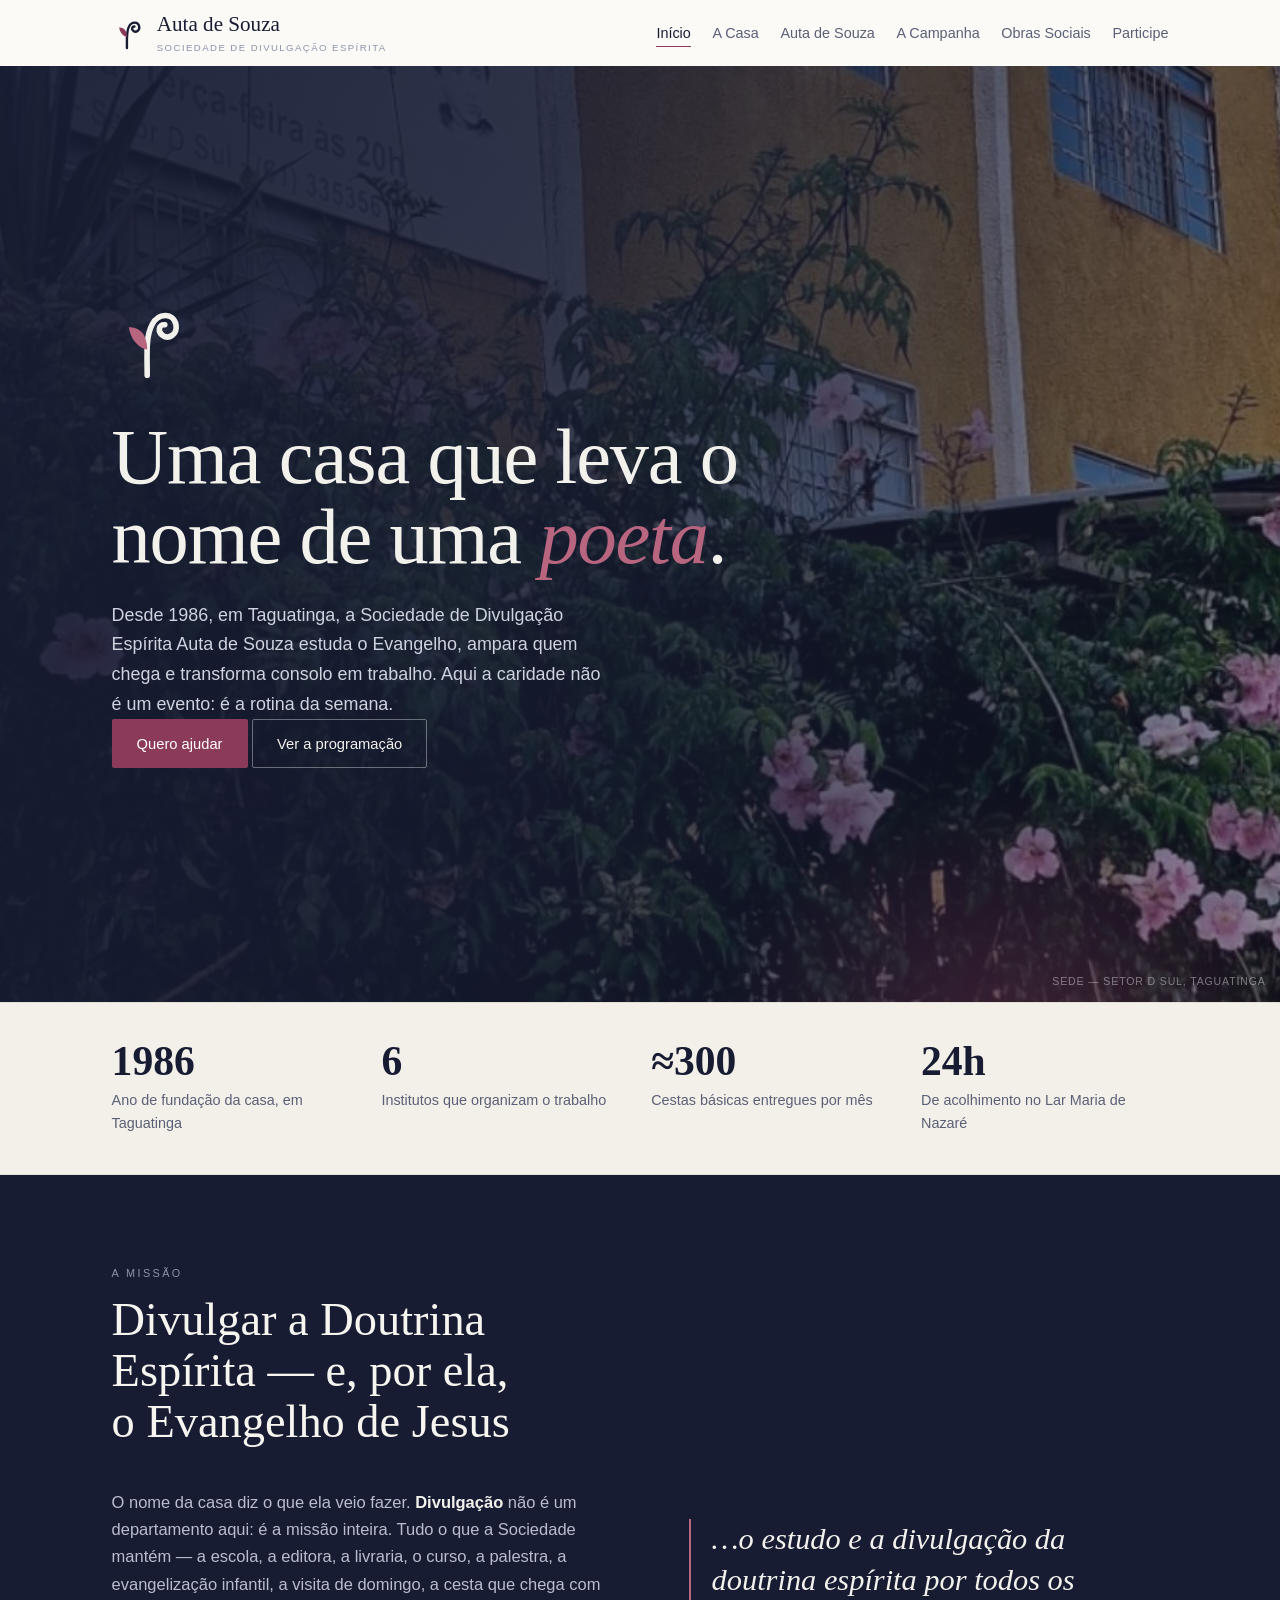
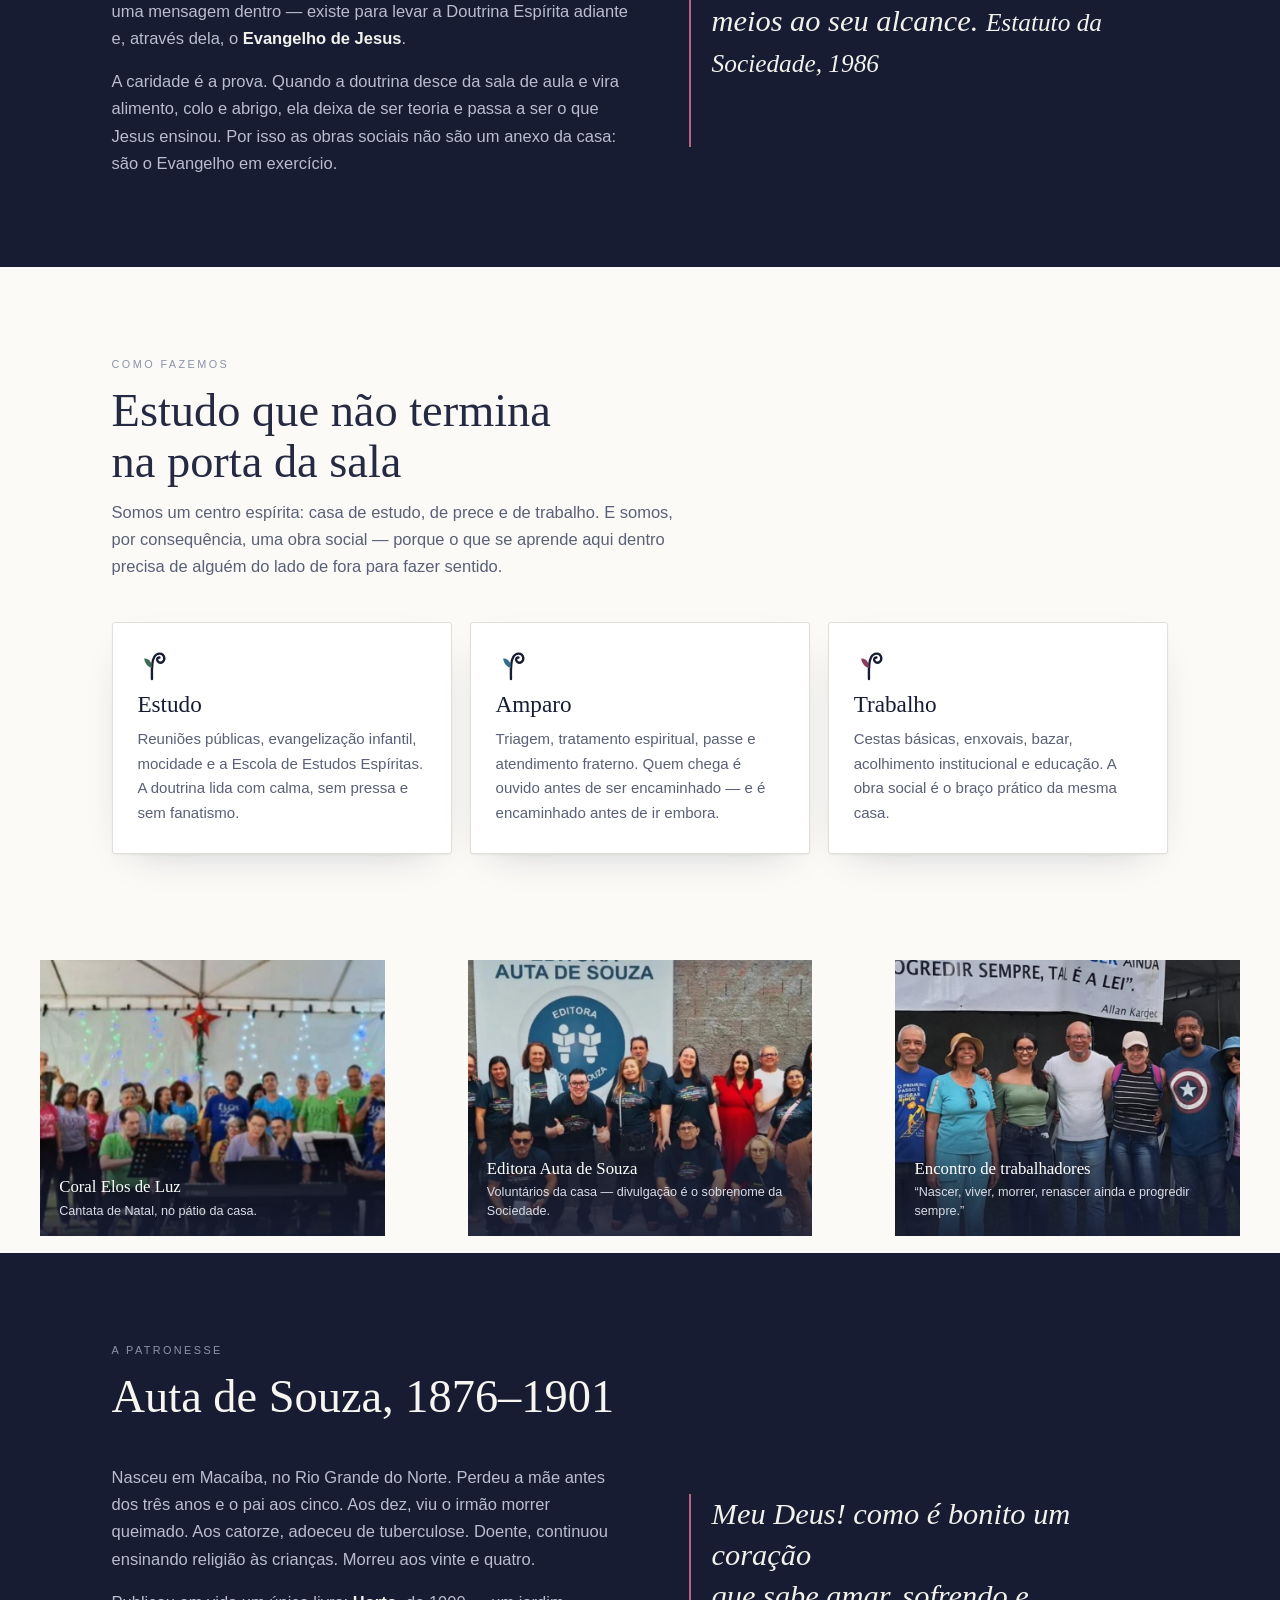
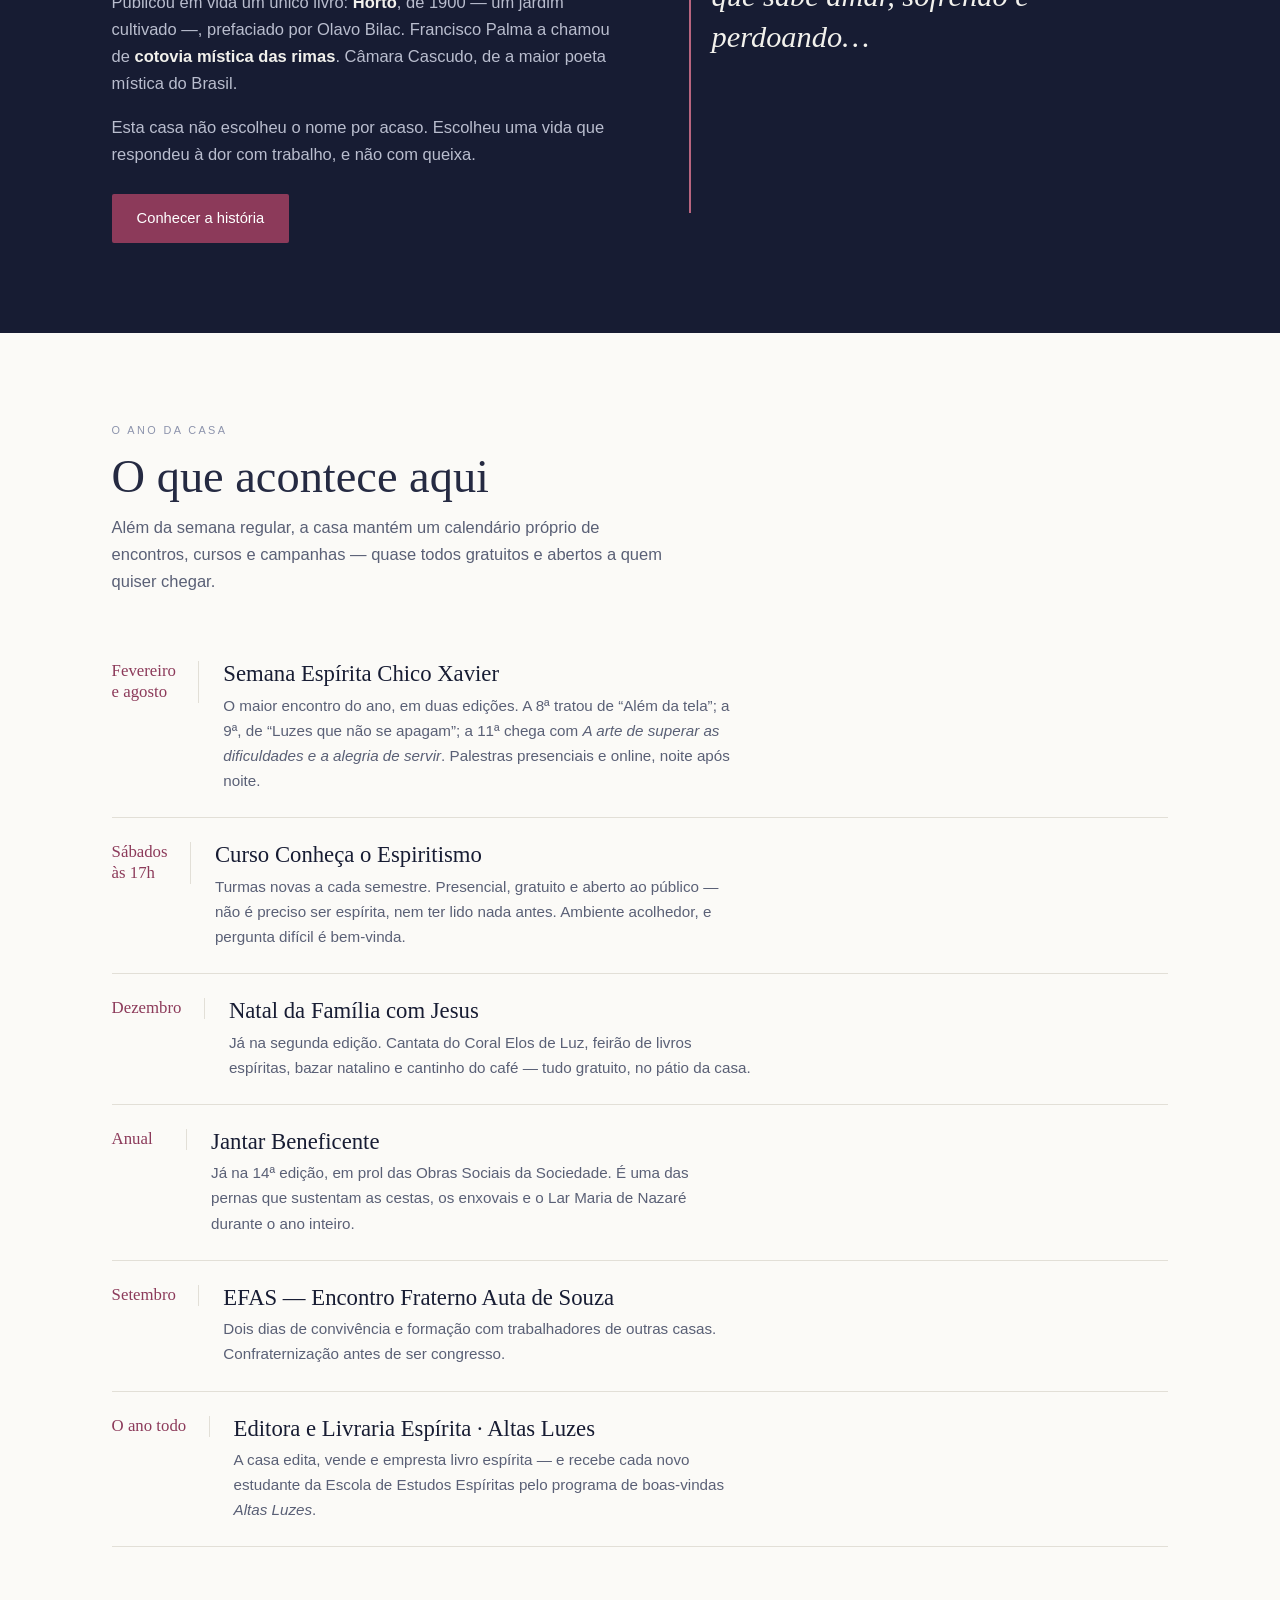
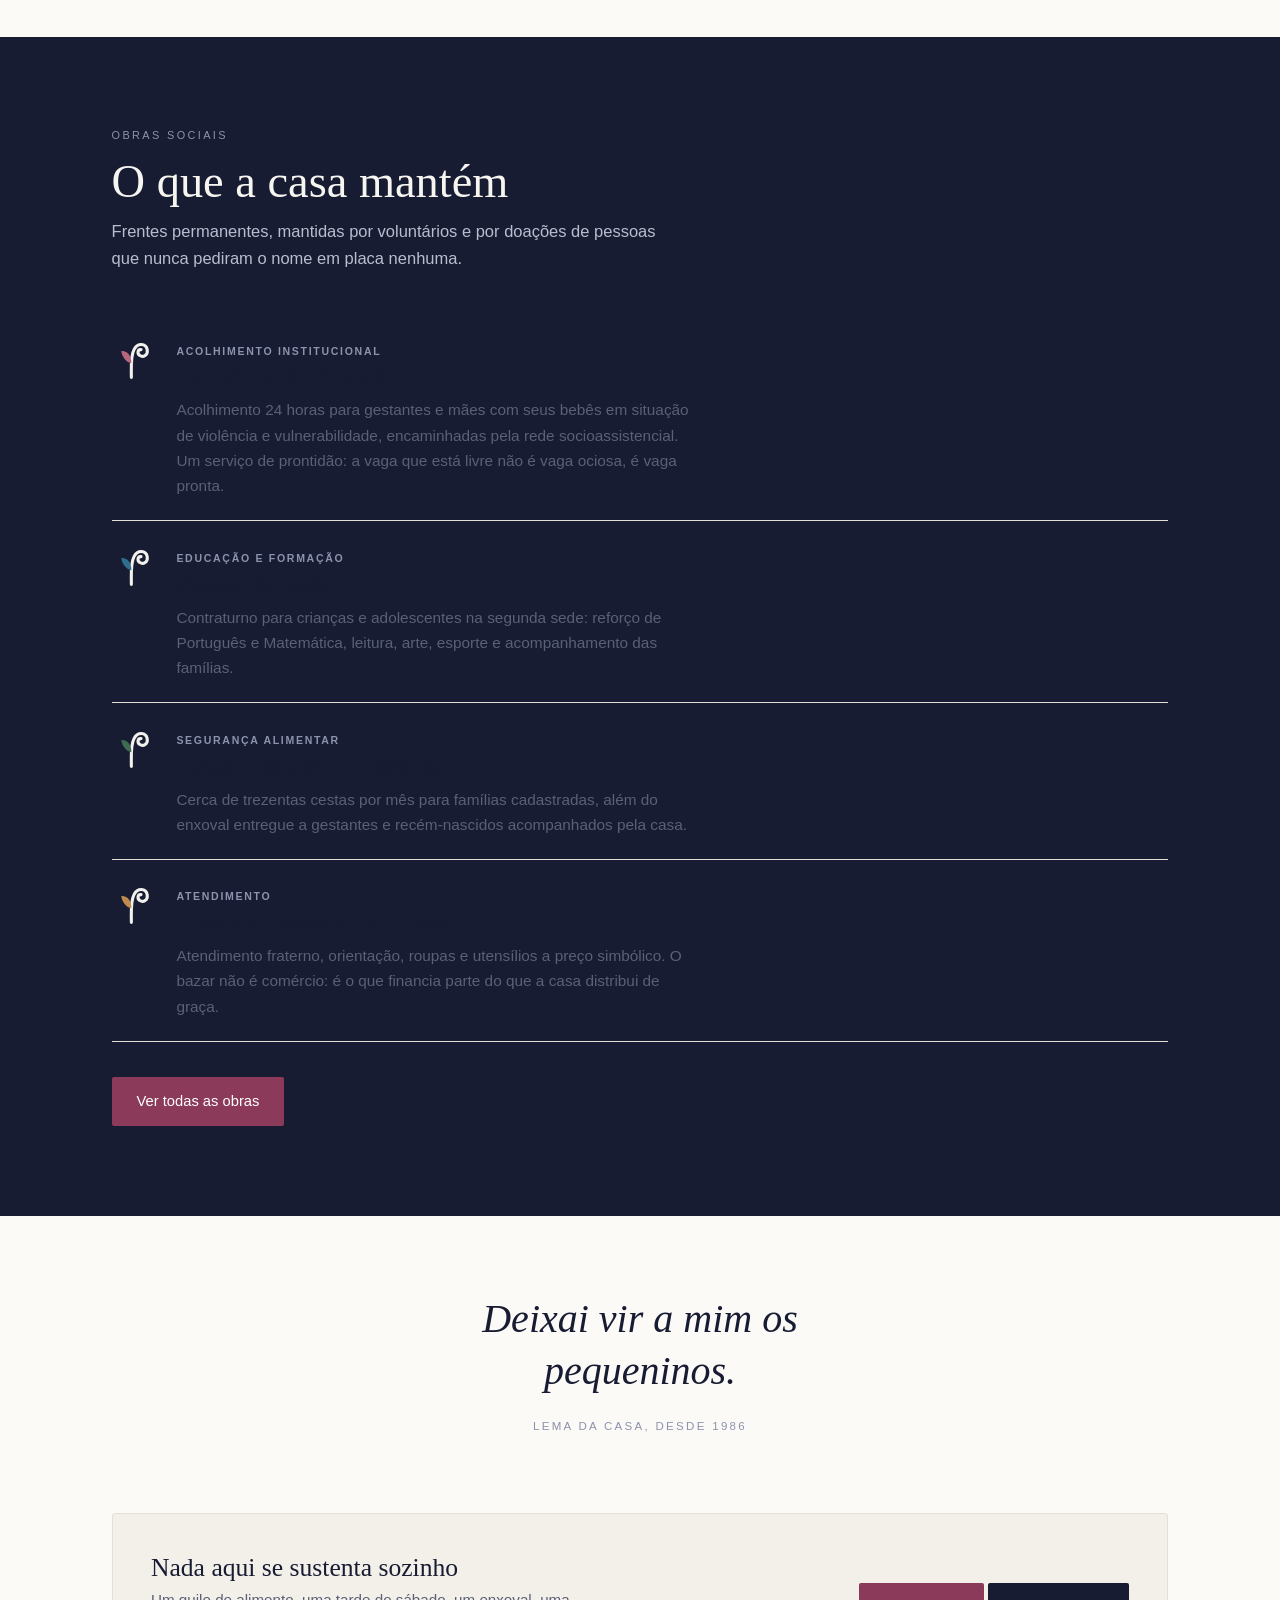
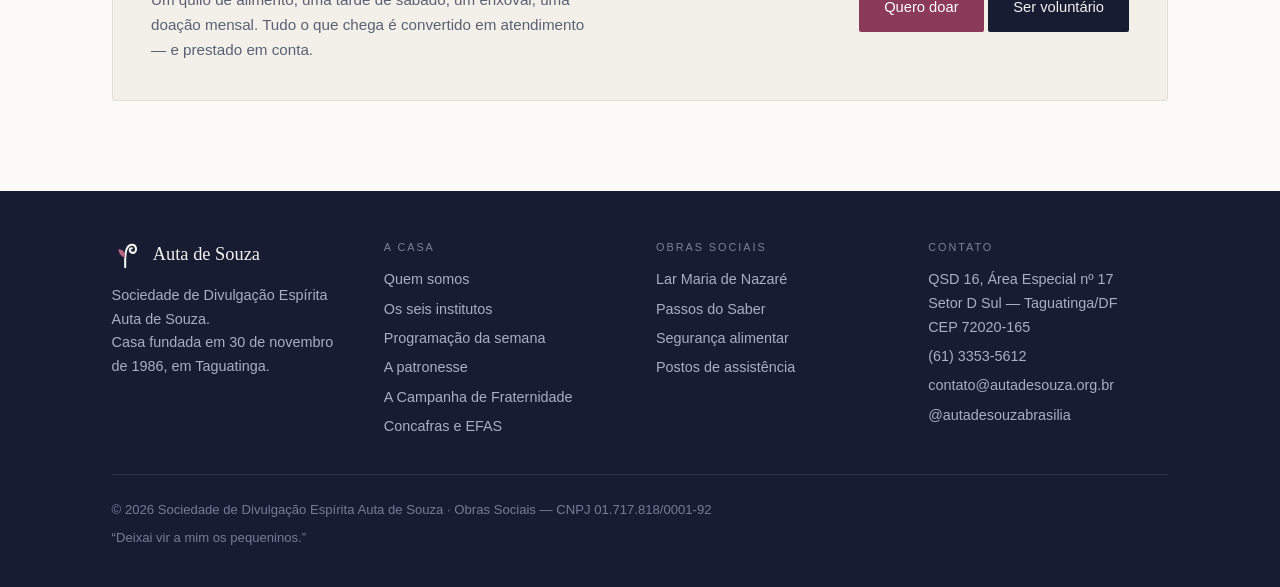
==== commit 2a1df7e8: "Add files via upload" ====
--- a/index.html
+++ b/index.html
@@ -13,7 +13,7 @@
 <link rel="preconnect" href="https://fonts.googleapis.com">
 <link rel="preconnect" href="https://fonts.gstatic.com" crossorigin>
 <link rel="stylesheet" href="https://fonts.googleapis.com/css2?family=Cormorant+Garamond:ital,wght@0,300;0,400;0,500;0,600;1,300;1,400&family=IBM+Plex+Sans:ital,wght@0,300;0,400;0,500;0,600&display=swap">
-<link rel="stylesheet" href="assets/css/style.css?v=2">
+<link rel="stylesheet" href="assets/css/style.css?v=3">
 </head>
 <body>
 <a class="pular" href="#conteudo">Ir para o conteúdo</a>
@@ -29,6 +29,7 @@
         <li><a href="index.html" aria-current="page">Início</a></li>
         <li><a href="a-casa.html">A Casa</a></li>
         <li><a href="auta.html">Auta de Souza</a></li>
+        <li><a href="campanha.html">A Campanha</a></li>
         <li><a href="obras-sociais.html">Obras Sociais</a></li>
         <li><a href="participe.html">Participe</a></li>
       </ul>
@@ -61,10 +62,32 @@
   </div>
 </div>
 
+<section class="escuro">
+  <div class="wrap">
+    <div class="sec-head rv">
+      <span class="eyebrow">A missão</span>
+      <h2 class="serif">Divulgar a Doutrina Espírita — e, por ela, o Evangelho de Jesus</h2>
+    </div>
+    <div class="grid g2">
+      <div class="prosa rv">
+        <p>O nome da casa diz o que ela veio fazer. <strong>Divulgação</strong> não é um departamento aqui:
+           é a missão inteira. Tudo o que a Sociedade mantém — a escola, a editora, a livraria, o curso, a palestra,
+           a evangelização infantil, a visita de domingo, a cesta que chega com uma mensagem dentro — existe para
+           levar a Doutrina Espírita adiante e, através dela, o <strong>Evangelho de Jesus</strong>.</p>
+        <p>A caridade é a prova. Quando a doutrina desce da sala de aula e vira alimento, colo e abrigo,
+           ela deixa de ser teoria e passa a ser o que Jesus ensinou. Por isso as obras sociais não são
+           um anexo da casa: são o Evangelho em exercício.</p>
+      </div>
+      <blockquote class="verso rv">…o estudo e a divulgação da doutrina espírita por todos os meios ao seu alcance.
+        <small>Estatuto da Sociedade, 1986</small></blockquote>
+    </div>
+  </div>
+</section>
+
 <section>
   <div class="wrap">
     <div class="sec-head rv">
-      <span class="eyebrow">Quem somos</span>
+      <span class="eyebrow">Como fazemos</span>
       <h2 class="serif">Estudo que não termina na porta da sala</h2>
       <p>Somos um centro espírita: casa de estudo, de prece e de trabalho. E somos, por consequência,
          uma obra social — porque o que se aprende aqui dentro precisa de alguém do lado de fora para fazer sentido.</p>
@@ -278,6 +301,8 @@
           <li><a href="a-casa.html#institutos">Os seis institutos</a></li>
           <li><a href="a-casa.html#semana">Programação da semana</a></li>
           <li><a href="auta.html">A patronesse</a></li>
+          <li><a href="campanha.html">A Campanha de Fraternidade</a></li>
+          <li><a href="concafras.html">Concafras e EFAS</a></li>
         </ul>
       </div>
       <div>
@@ -305,6 +330,6 @@
     </div>
   </div>
 </footer>
-<script src="assets/js/main.js?v=2"></script>
+<script src="assets/js/main.js?v=3"></script>
 </body>
 </html>
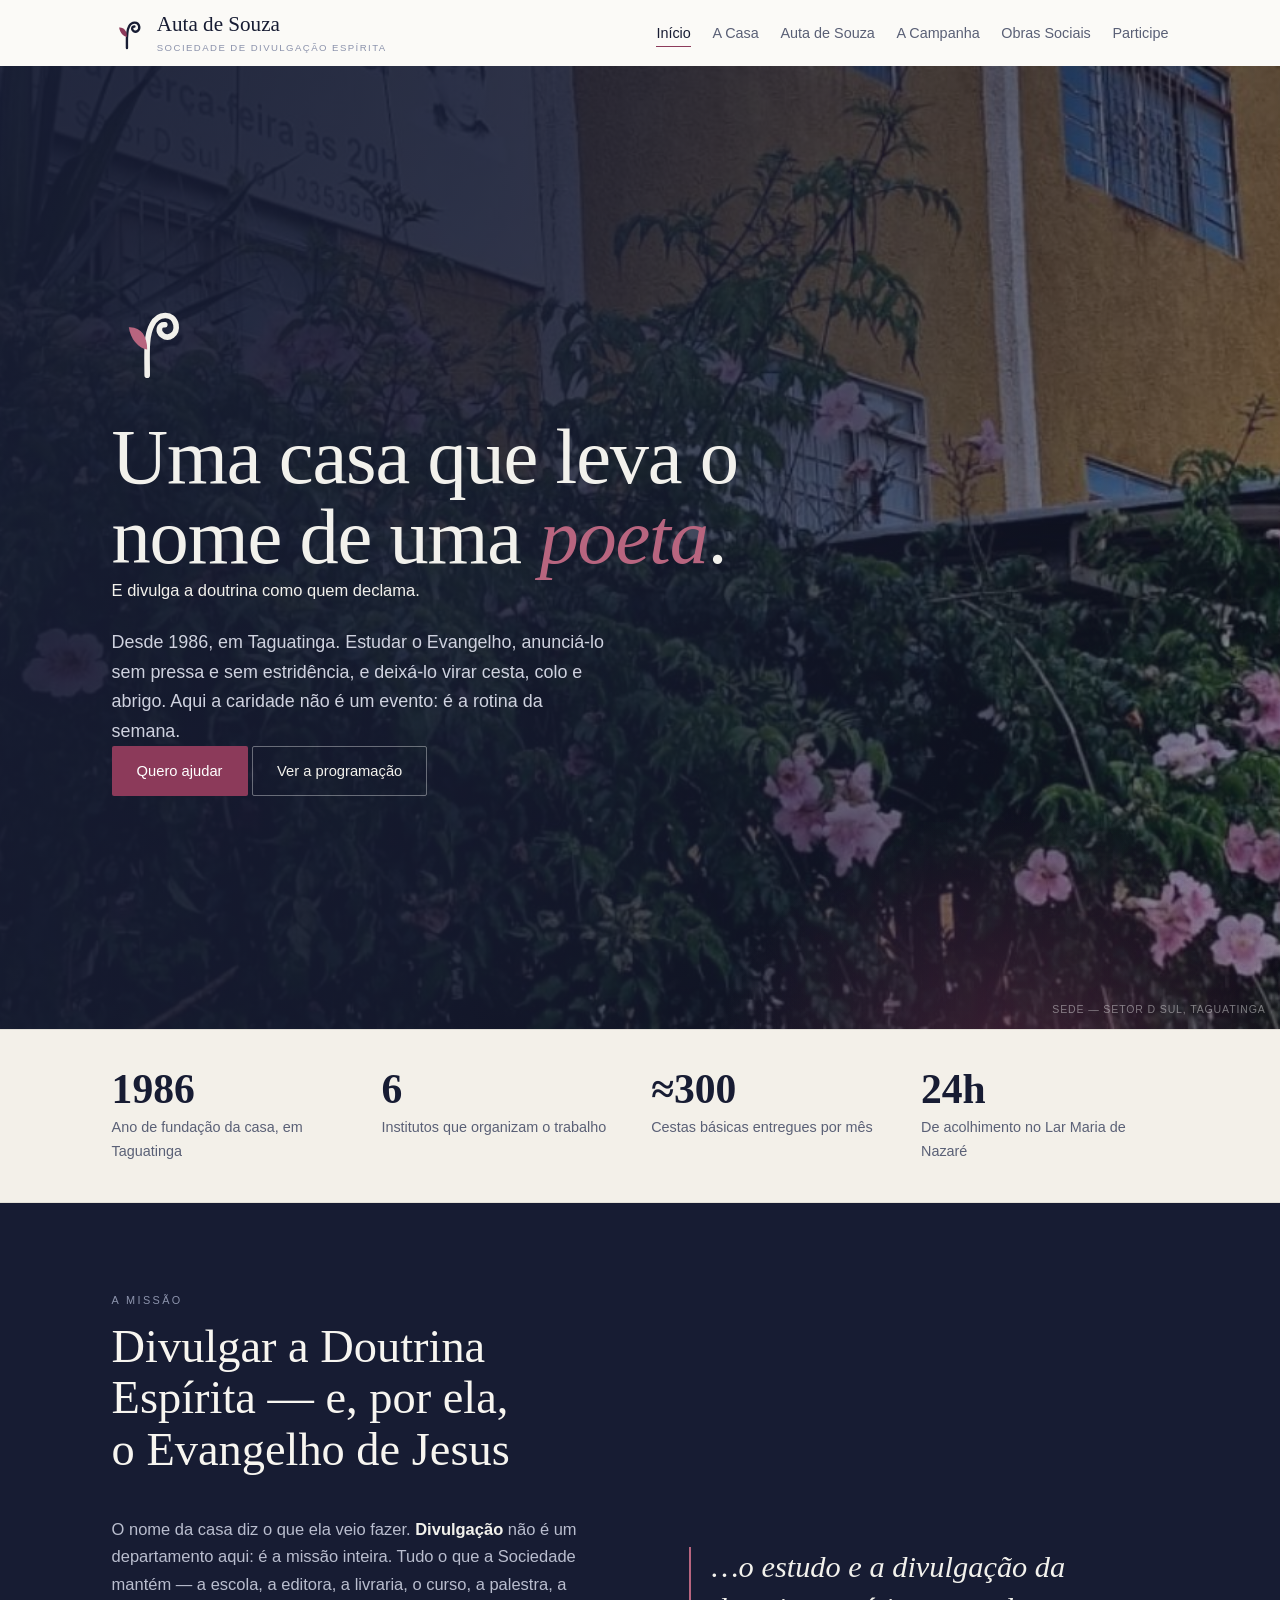
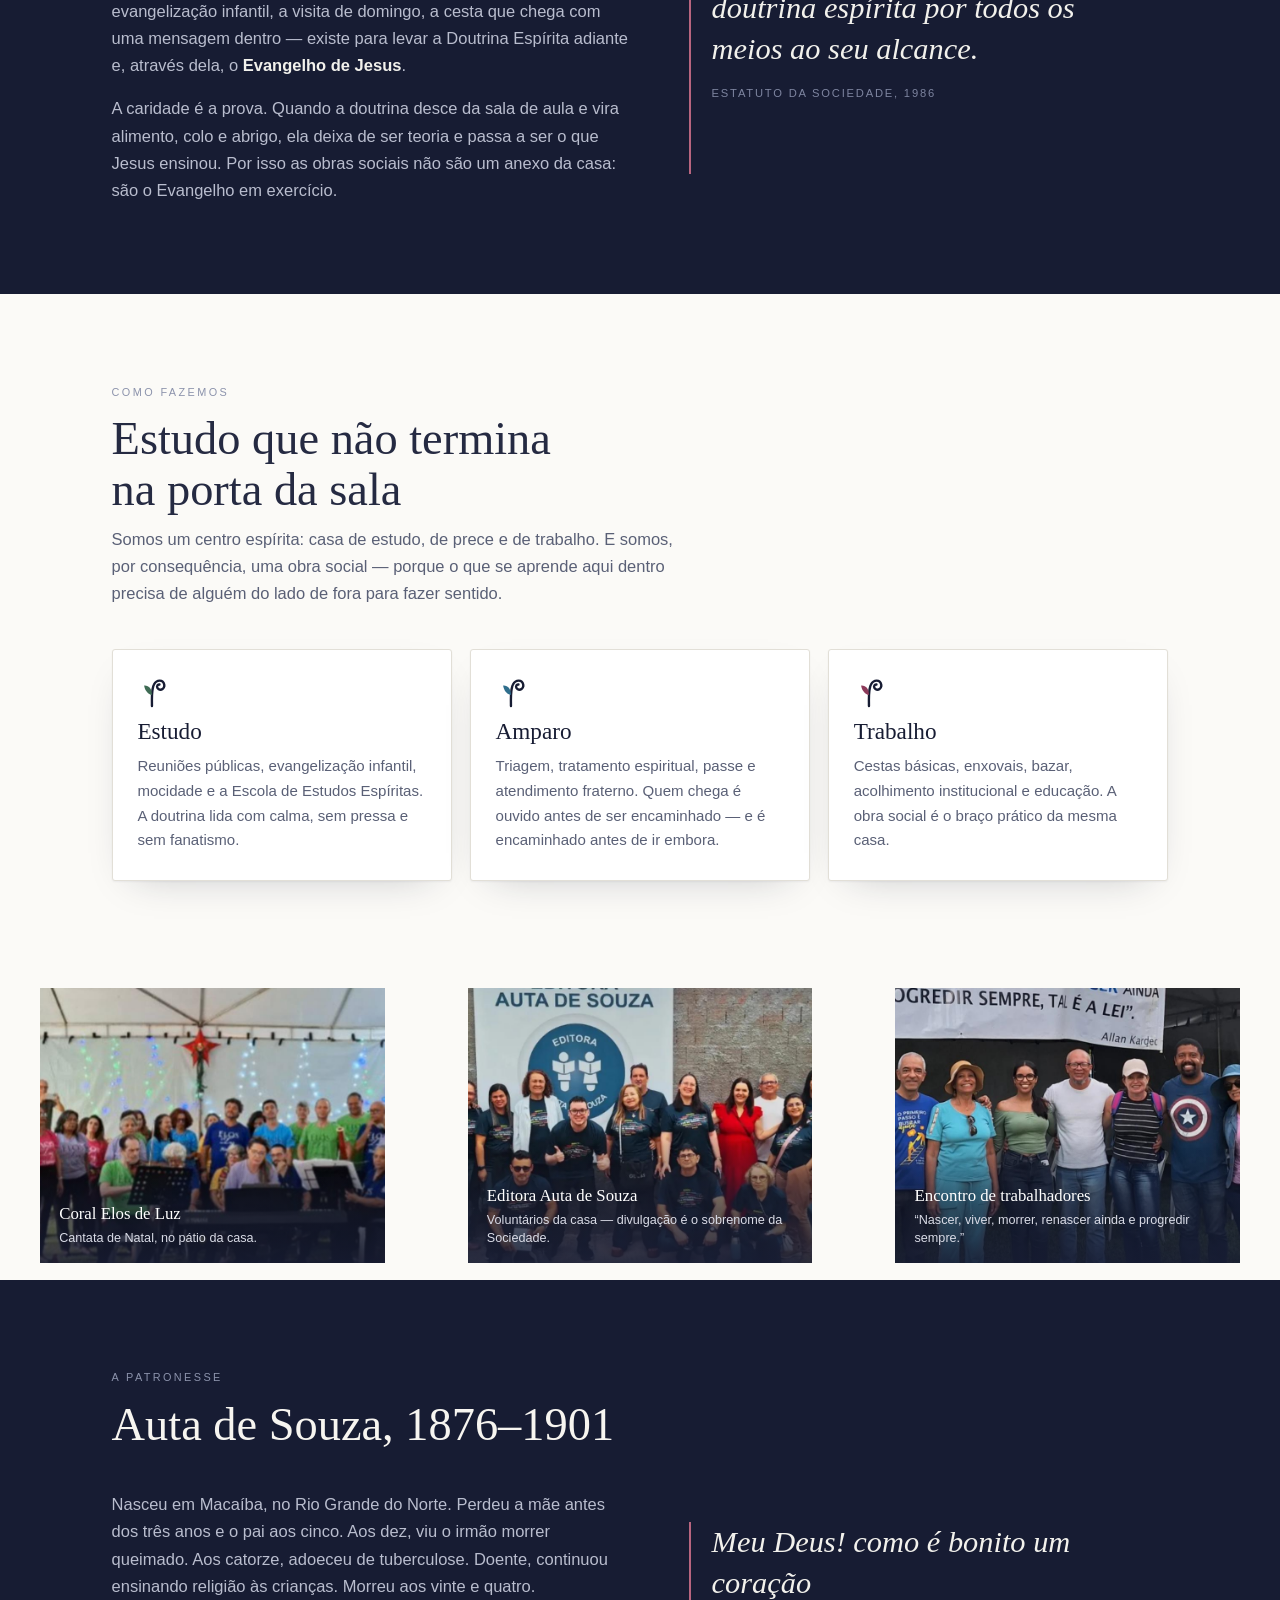
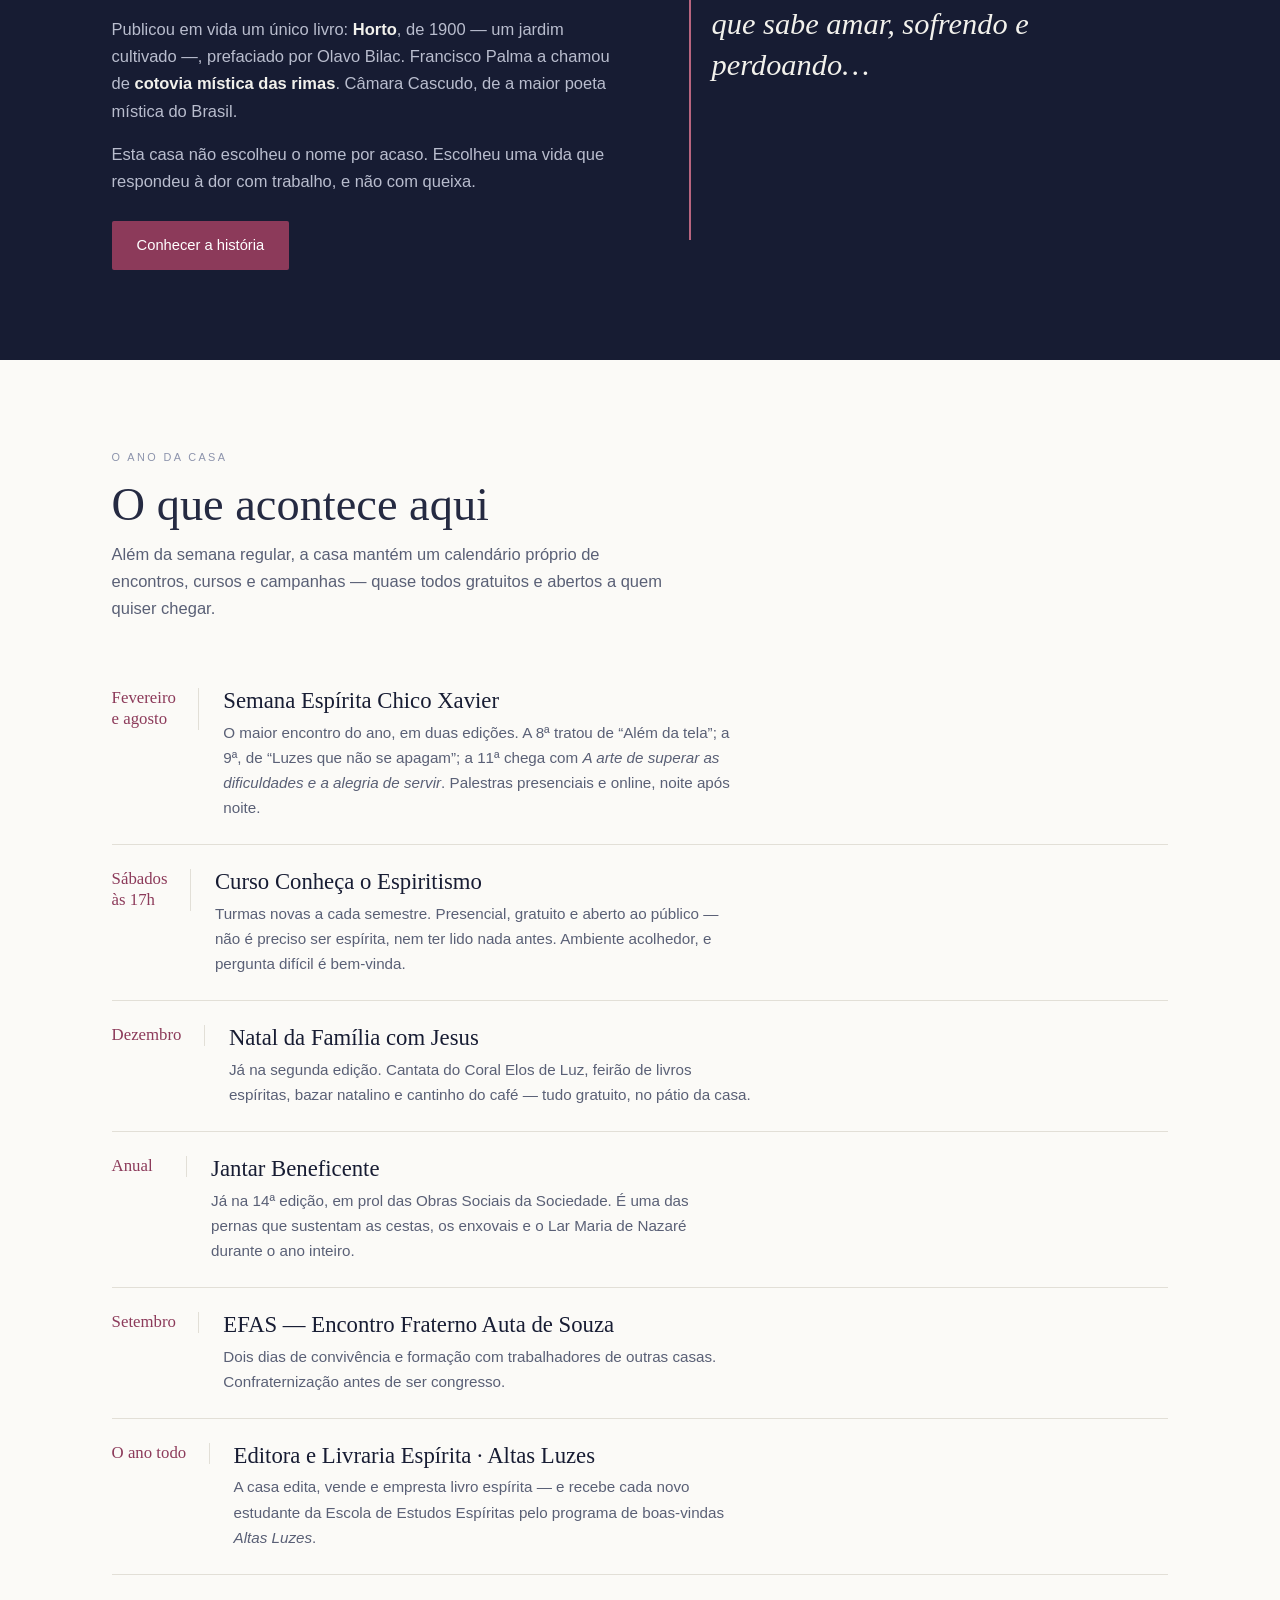
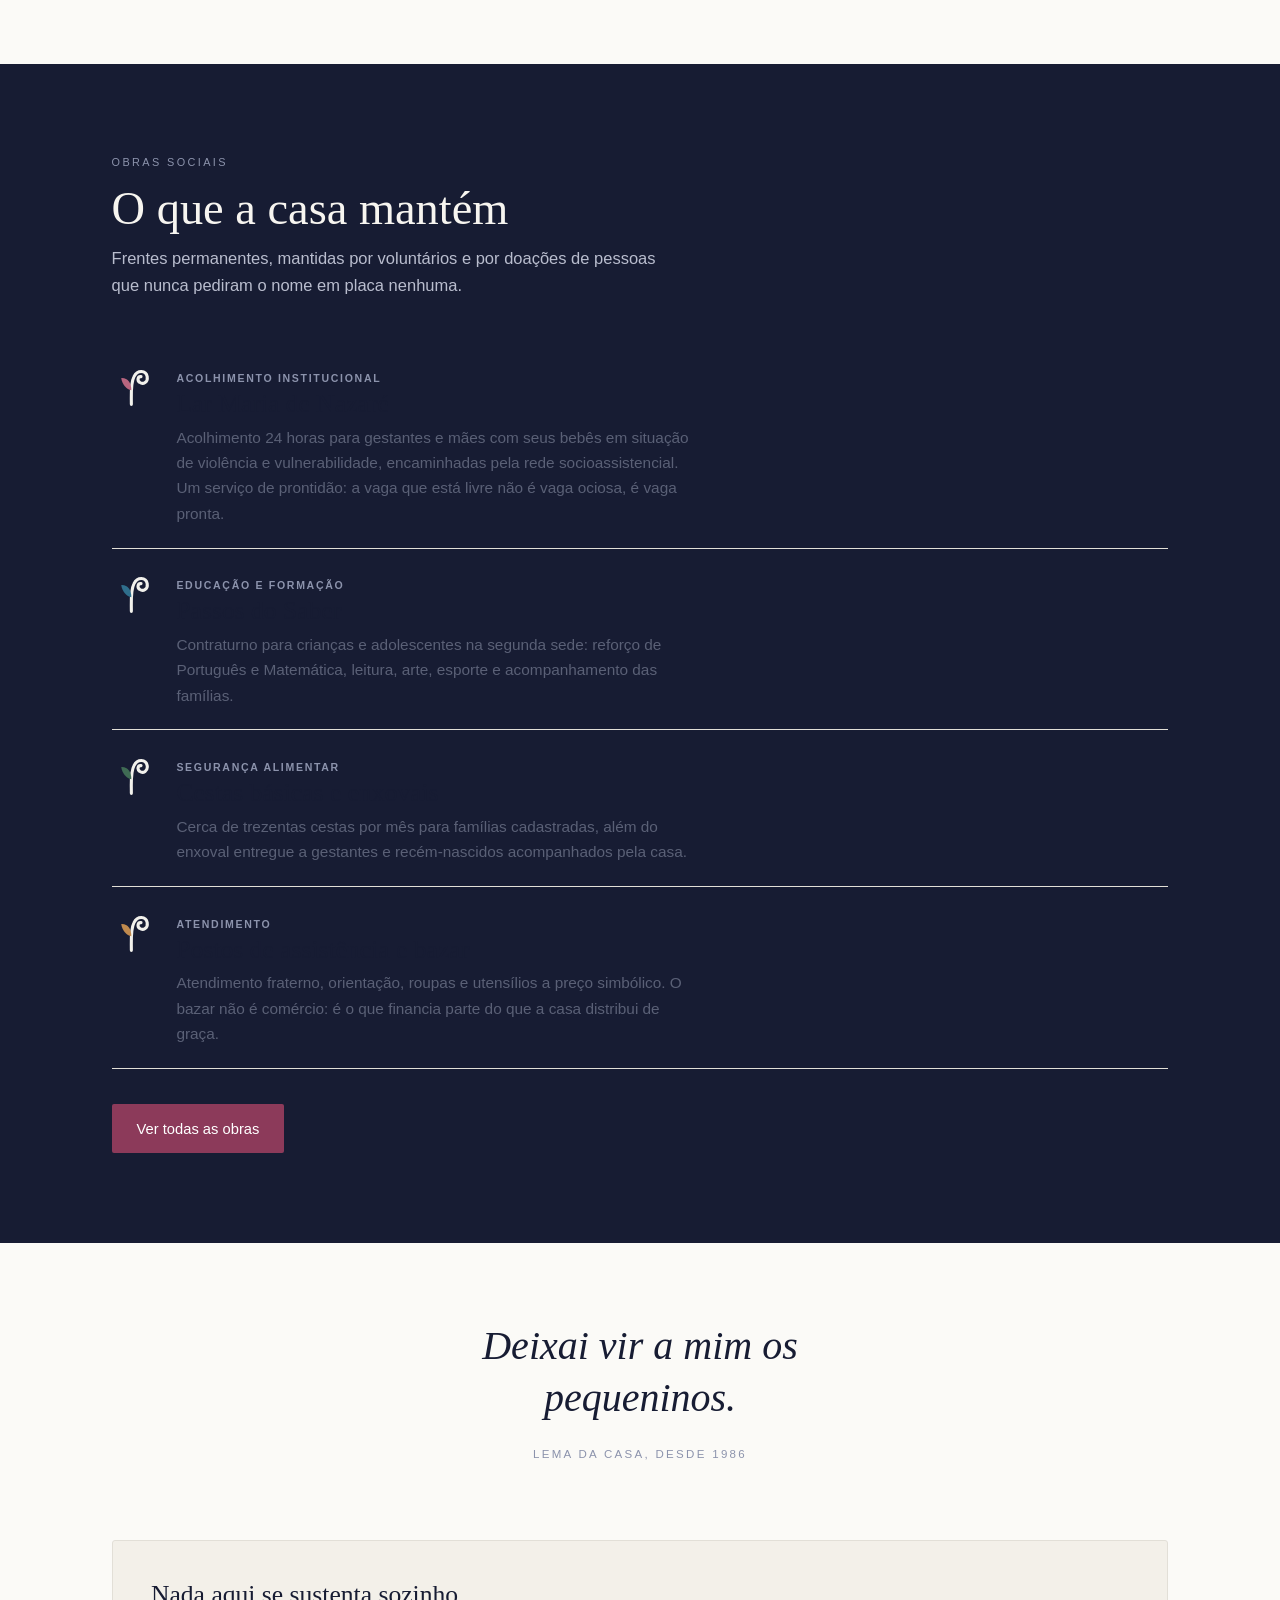
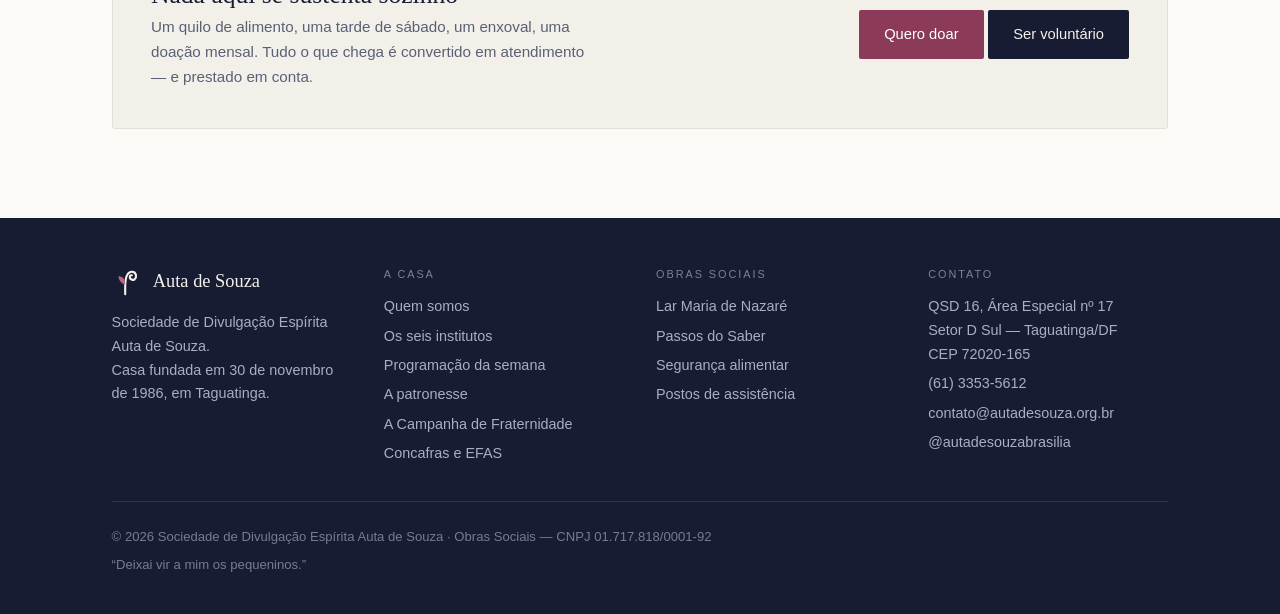
==== commit 5fe5600a: "Add files via upload" ====
--- a/index.html
+++ b/index.html
@@ -13,7 +13,7 @@
 <link rel="preconnect" href="https://fonts.googleapis.com">
 <link rel="preconnect" href="https://fonts.gstatic.com" crossorigin>
 <link rel="stylesheet" href="https://fonts.googleapis.com/css2?family=Cormorant+Garamond:ital,wght@0,300;0,400;0,500;0,600;1,300;1,400&family=IBM+Plex+Sans:ital,wght@0,300;0,400;0,500;0,600&display=swap">
-<link rel="stylesheet" href="assets/css/style.css?v=3">
+<link rel="stylesheet" href="assets/css/style.css?v=4">
 </head>
 <body>
 <a class="pular" href="#conteudo">Ir para o conteúdo</a>
@@ -43,8 +43,9 @@
   <div class="wrap">
     <svg class="mark" viewBox="0 0 100 100" aria-hidden="true"><path d="M44 94 C44 68 42 46 50 31 C58 15 77 16 80 31 C82 43 71 50 63 44 C57 40 58 30 66 31" stroke="#F2F1EC" stroke-width="7" fill="none" stroke-linecap="round" stroke-linejoin="round"/><path d="M44 62 C33 60 23 49 21 34 C36 33 44 45 44 62 Z" fill="#B8657F"/></svg>
     <h1>Uma casa que leva o nome de uma <em>poeta</em>.</h1>
-    <p class="lead">Desde 1986, em Taguatinga, a Sociedade de Divulgação Espírita Auta de Souza estuda o Evangelho,
-       ampara quem chega e transforma consolo em trabalho. Aqui a caridade não é um evento: é a rotina da semana.</p>
+    <p class="declama">E divulga a doutrina como quem declama.</p>
+    <p class="lead">Desde 1986, em Taguatinga. Estudar o Evangelho, anunciá-lo sem pressa e sem estridência,
+       e deixá-lo virar cesta, colo e abrigo. Aqui a caridade não é um evento: é a rotina da semana.</p>
     <div class="acts">
       <a class="btn btn-d" href="participe.html">Quero ajudar</a>
       <a class="btn btn-g" href="a-casa.html#semana">Ver a programação</a>
@@ -330,6 +331,6 @@
     </div>
   </div>
 </footer>
-<script src="assets/js/main.js?v=3"></script>
+<script src="assets/js/main.js?v=4"></script>
 </body>
 </html>
--- a/assets/css/style.css
+++ b/assets/css/style.css
@@ -262,3 +262,40 @@
 .placar .num b{font-size:2.2rem}
 .placar .num span{font-size:.85rem}
 @media(max-width:420px){.placar{grid-template-columns:1fr}}
+
+/* retrato emoldurado */
+.retrato{background:var(--papel-2);border:1px solid var(--linha);border-radius:2px;
+  aspect-ratio:4/5;overflow:hidden;position:relative}
+.retrato img{width:100%;height:100%;object-fit:cover;object-position:center}
+.retrato.wide{aspect-ratio:3/2}
+.escuro .retrato{background:rgba(255,255,255,.05);border-color:rgba(255,255,255,.14)}
+.legenda{margin-top:.7rem;font-size:.79rem;color:var(--mist);line-height:1.5}
+.escuro .legenda{color:#8A90A8}
+
+/* homenagem */
+.homenagem{display:grid;grid-template-columns:minmax(180px,260px) 1fr;gap:clamp(1.4rem,3vw,2.6rem);
+  align-items:start;padding-block:clamp(2rem,4vw,3rem);border-top:1px solid var(--linha)}
+.escuro .homenagem{border-top-color:rgba(255,255,255,.14)}
+@media(max-width:700px){.homenagem{grid-template-columns:1fr}.homenagem .retrato{max-width:260px}}
+.homenagem h3{font-family:var(--serif);font-size:clamp(1.6rem,3vw,2.1rem);font-weight:500;
+  line-height:1.12;color:var(--noite)}
+.escuro .homenagem h3{color:#F7F5F0}
+.homenagem .papel{font-size:.7rem;letter-spacing:.16em;text-transform:uppercase;
+  color:var(--dalia);font-weight:600;margin-bottom:.5rem;display:block}
+.escuro .homenagem .papel{color:var(--dalia-cl)}
+
+/* linha do tempo */
+.tempo{display:grid;gap:0;border-left:1.5px solid var(--linha);margin-left:.4rem}
+.escuro .tempo{border-left-color:rgba(255,255,255,.18)}
+.tempo li{list-style:none;position:relative;padding:0 0 1.5rem 1.6rem}
+.tempo li::before{content:"";position:absolute;left:-5px;top:.45em;width:9px;height:9px;
+  border-radius:50% 0 50% 50%;background:var(--dalia);transform:rotate(45deg)}
+.tempo b{font-family:var(--serif);font-size:1.15rem;color:var(--noite);display:block;font-weight:500}
+.escuro .tempo b{color:#F7F5F0}
+.tempo span{color:var(--texto-2);font-size:.95rem;display:block;margin-top:.2rem;max-width:62ch}
+.escuro .tempo span{color:#B0B5C8}
+.tempo em{font-style:normal;font-size:.7rem;letter-spacing:.14em;text-transform:uppercase;color:var(--mist)}
+
+.verso small{display:block;font-family:var(--sans);font-style:normal;font-size:.7rem;letter-spacing:.16em;text-transform:uppercase;color:var(--mist);margin-top:1rem}
+.escuro .verso small{color:#7E85A0}
+.homenagem .retrato svg{width:64px;height:64px;opacity:.5}
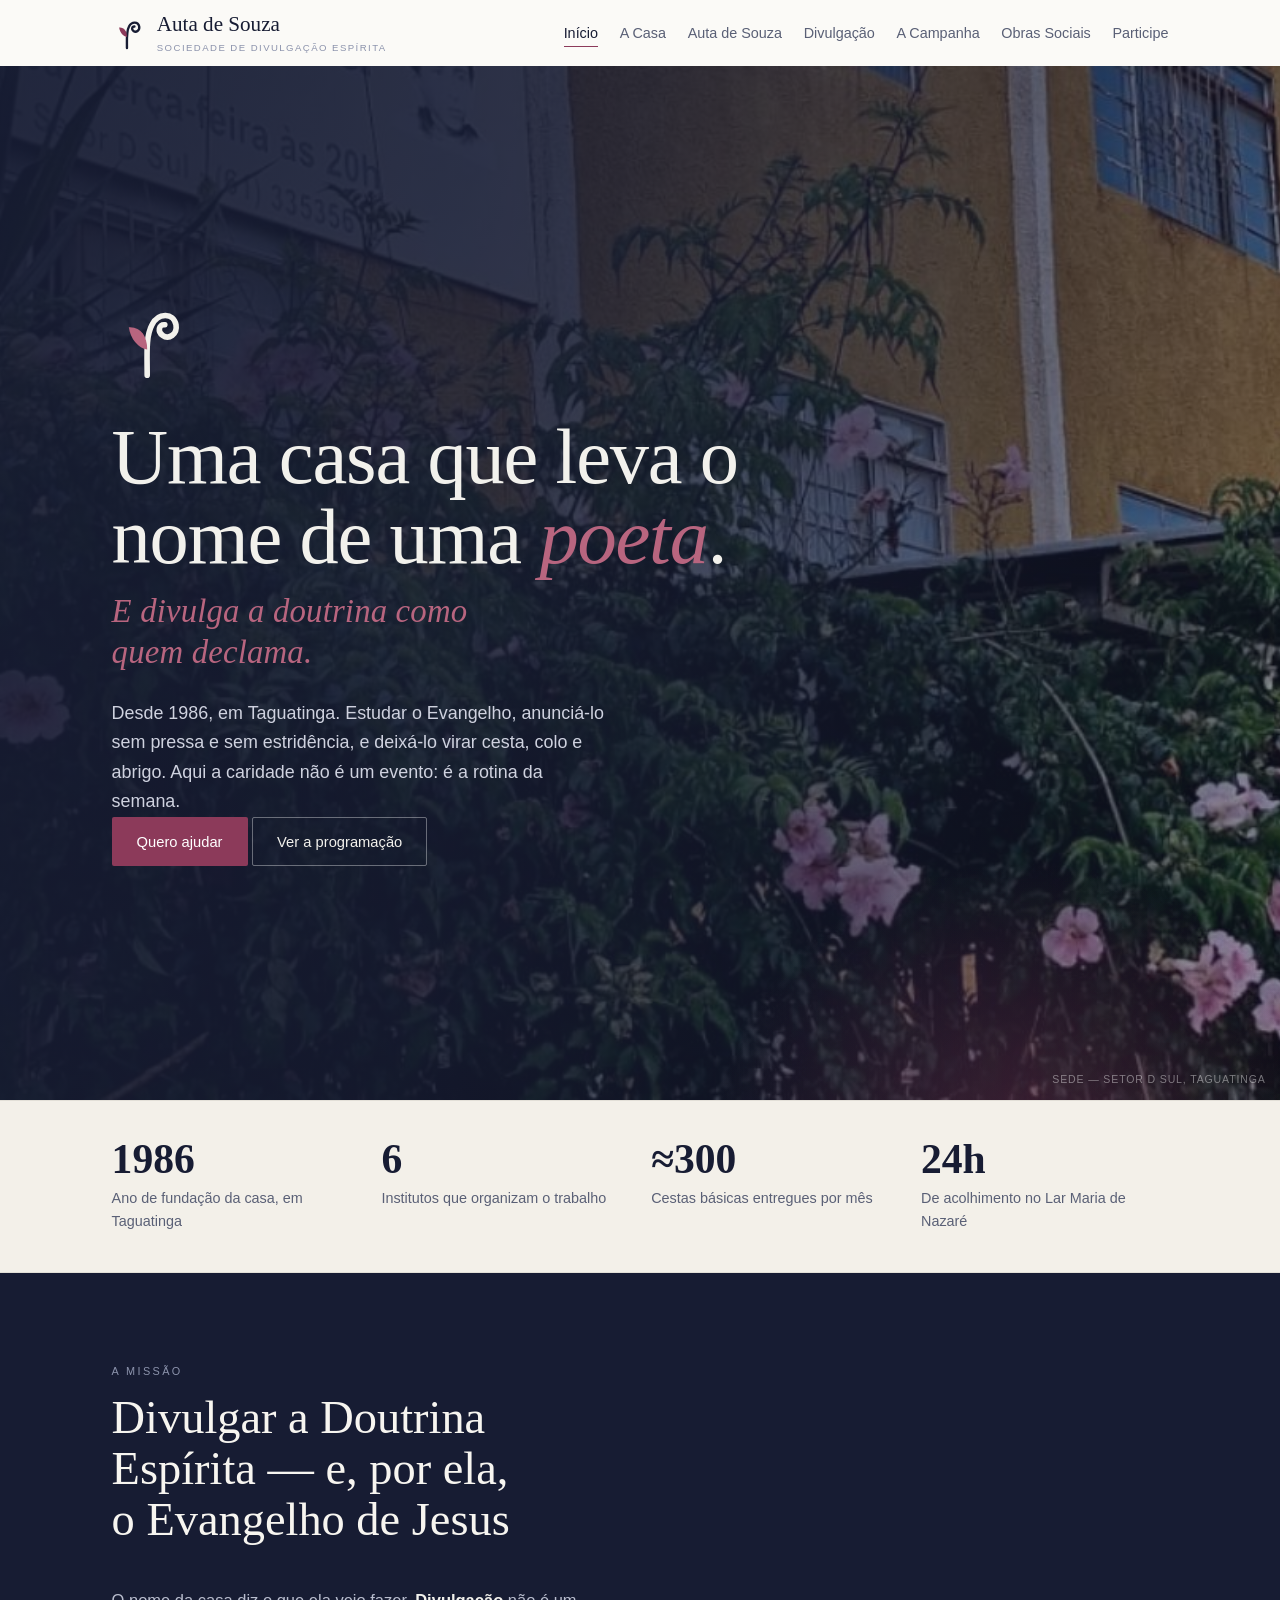
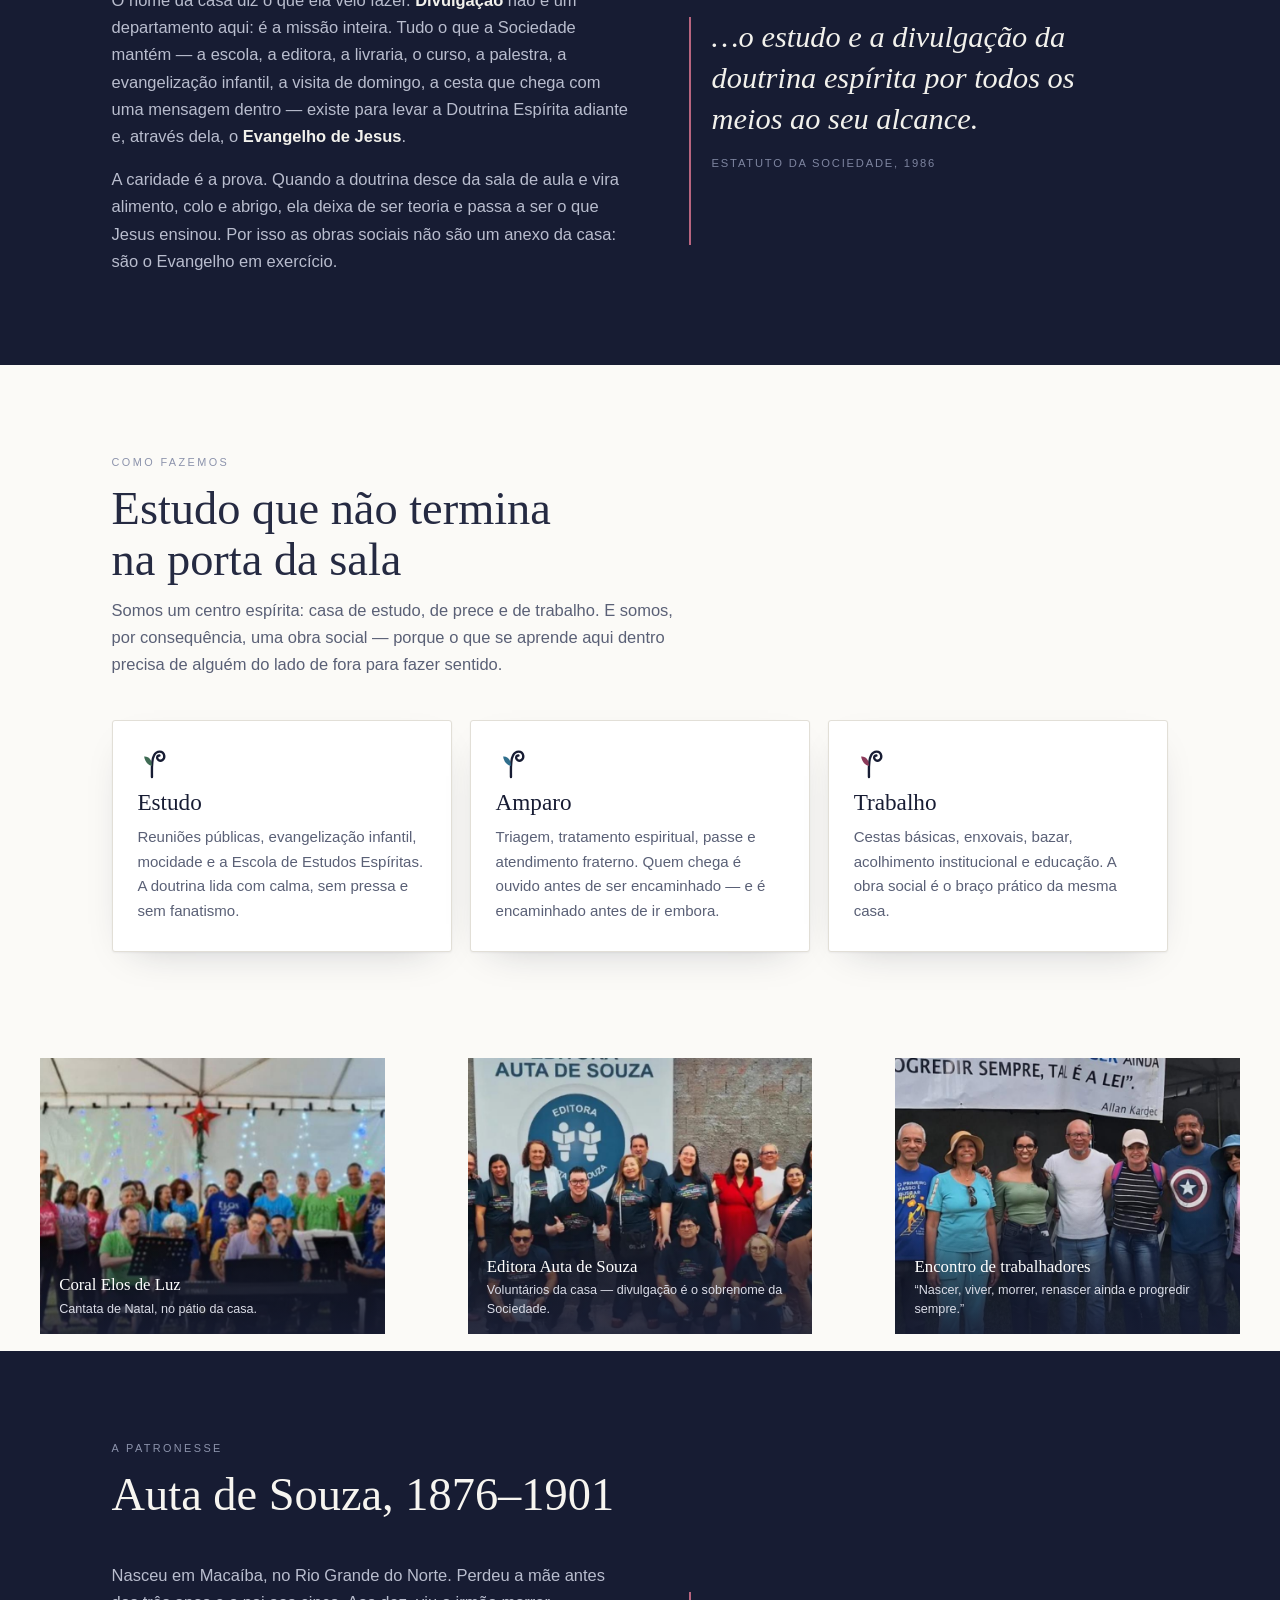
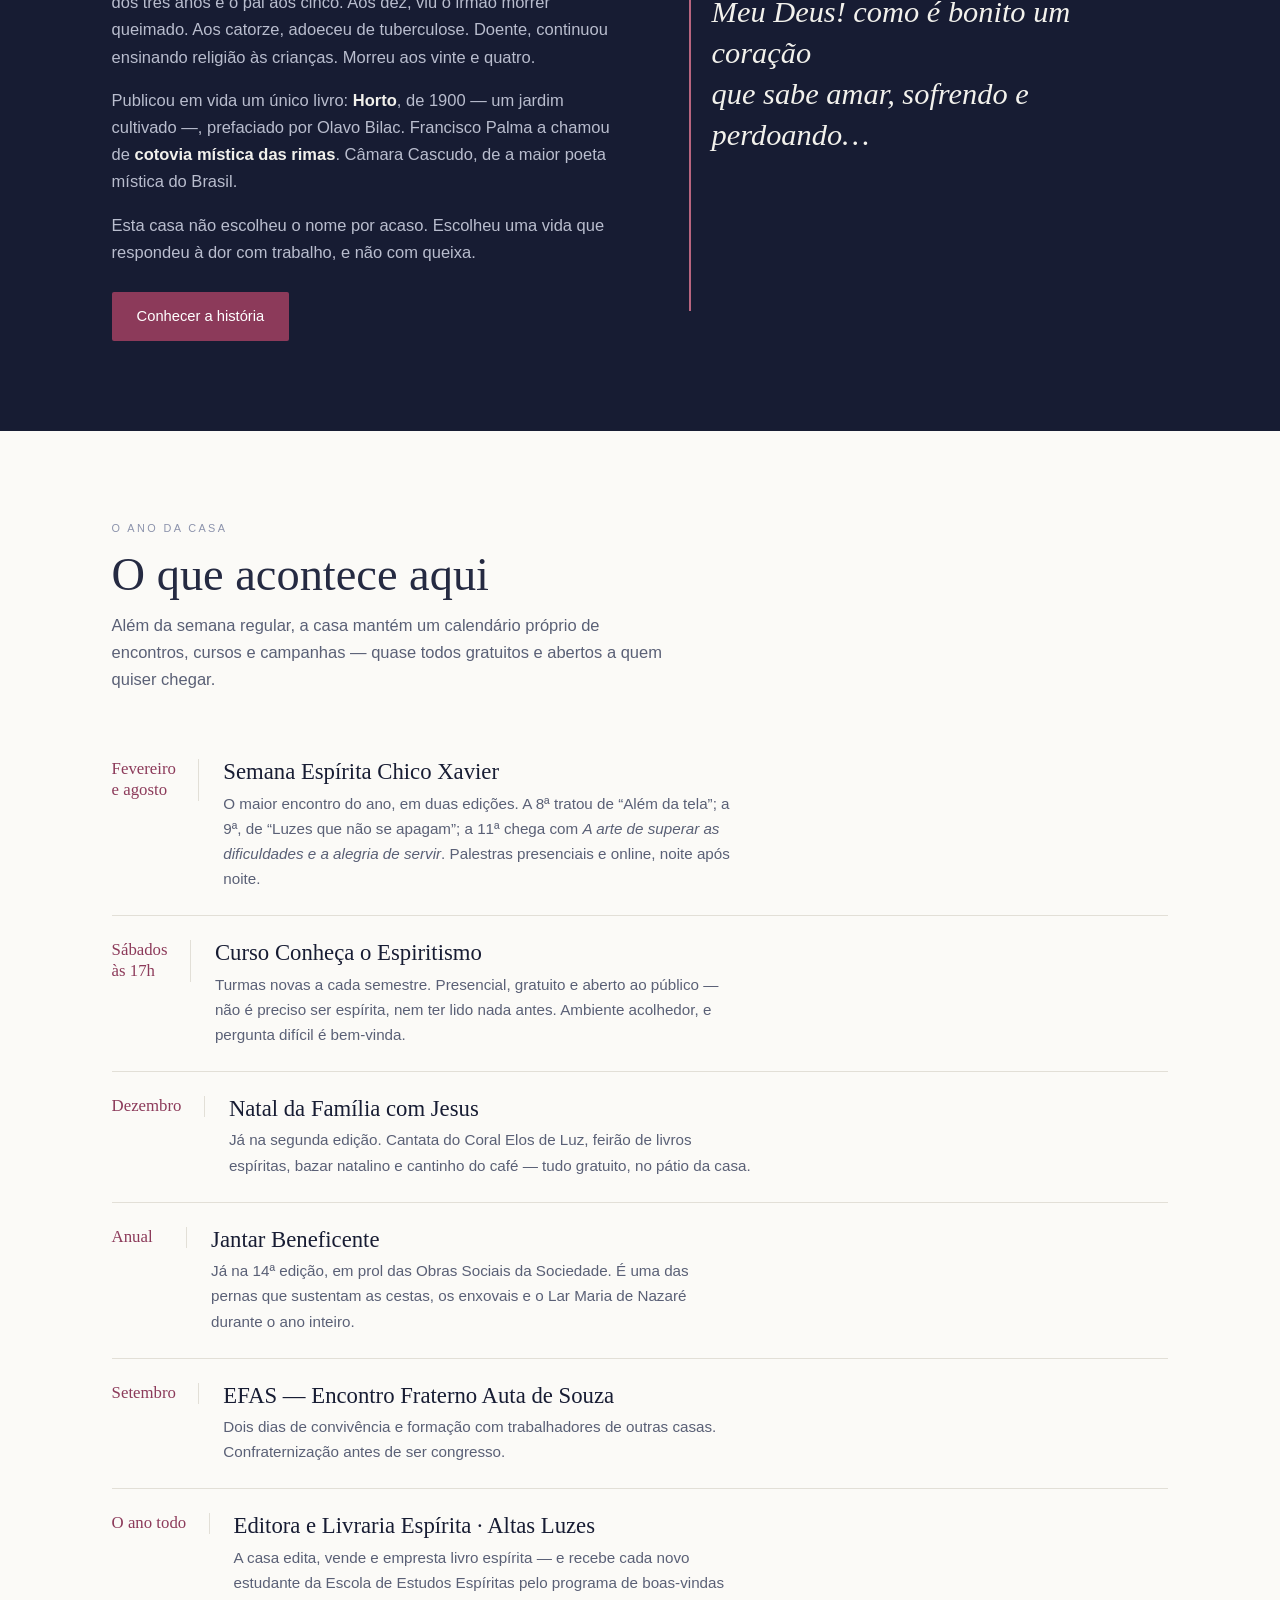
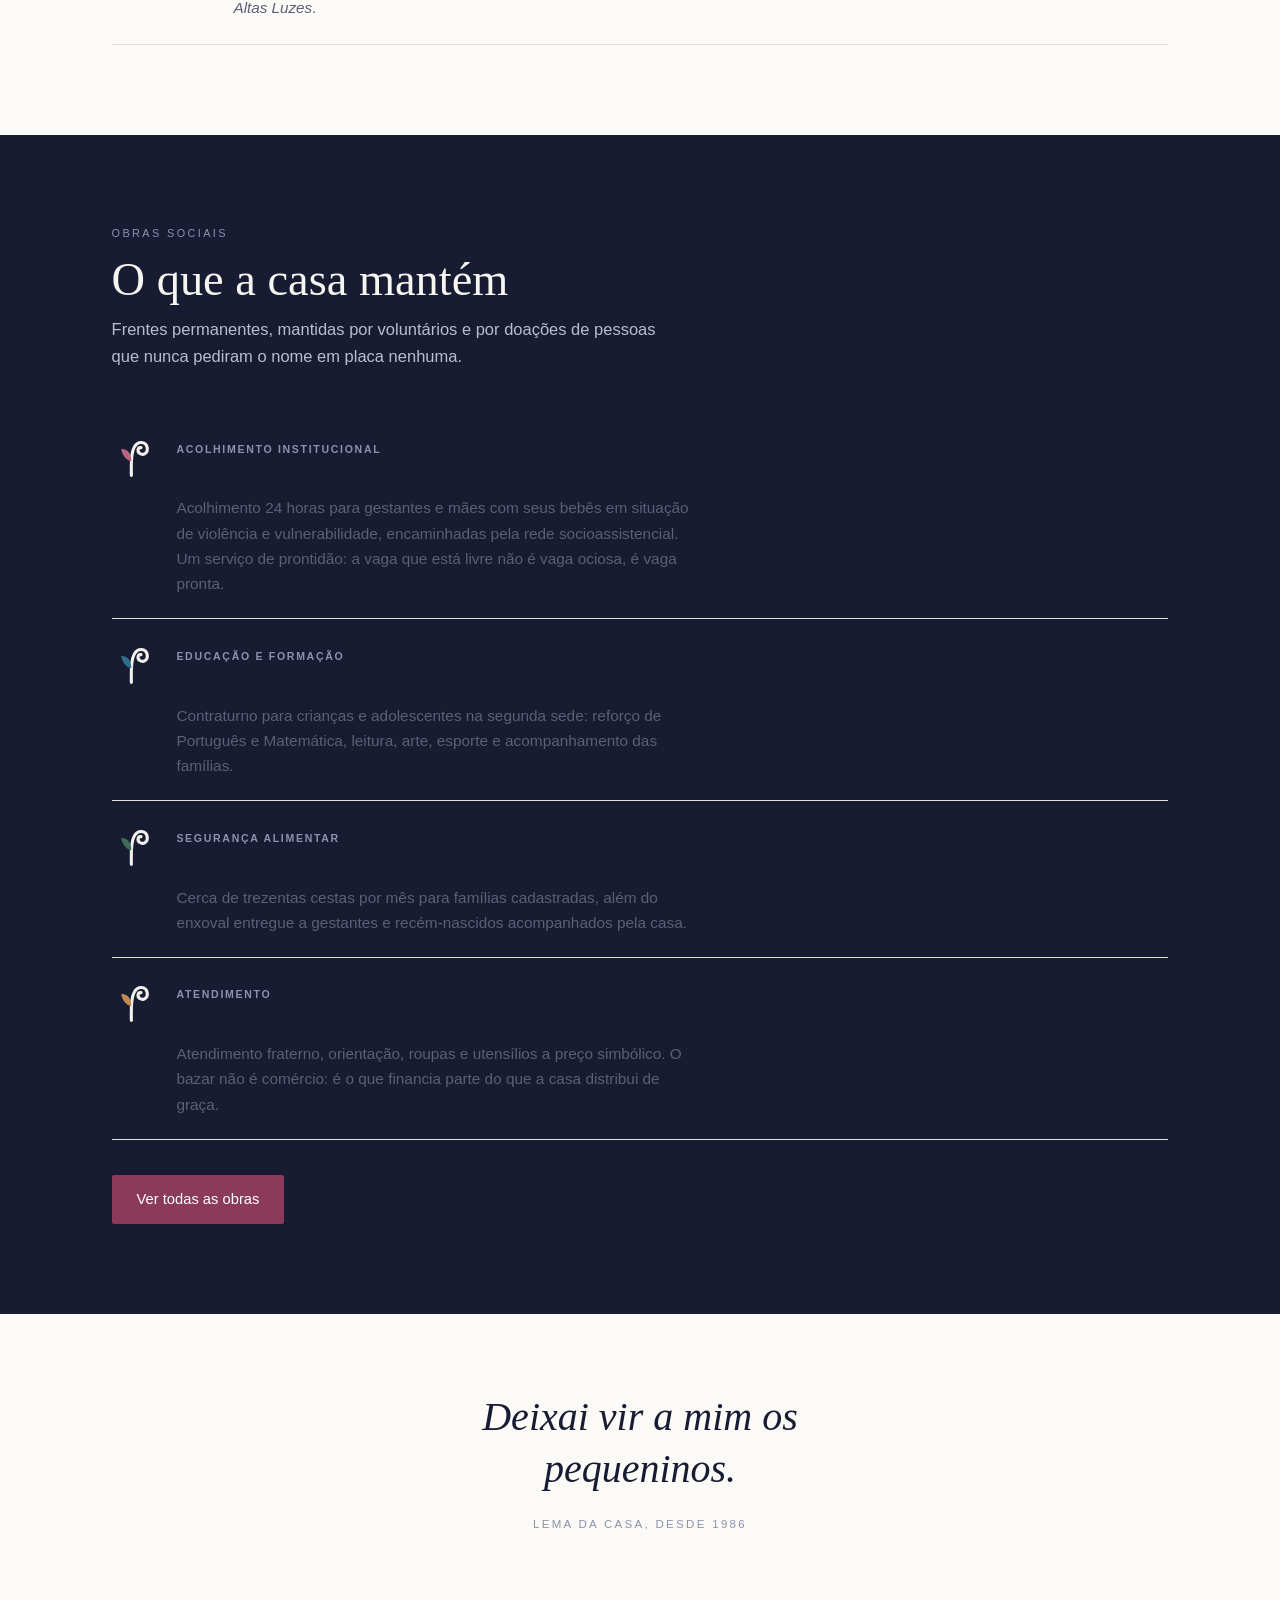
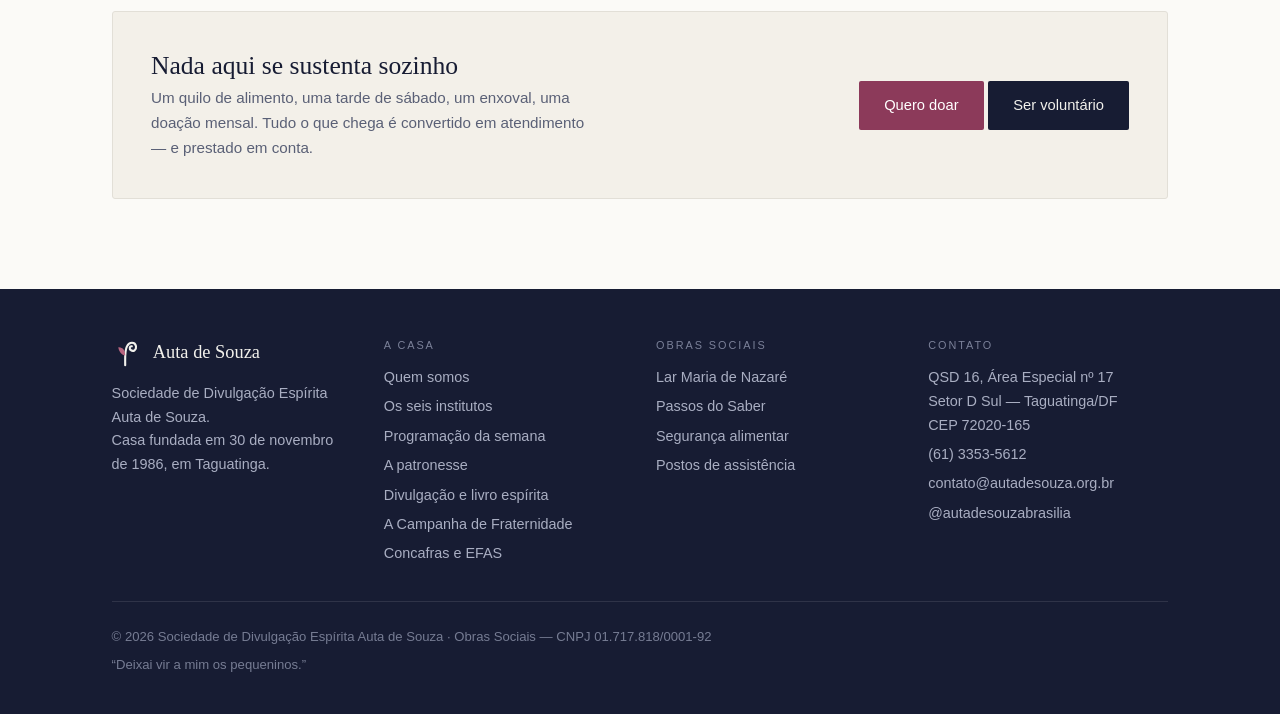
==== commit 983c6fdf: "Add files via upload" ====
--- a/index.html
+++ b/index.html
@@ -13,7 +13,7 @@
 <link rel="preconnect" href="https://fonts.googleapis.com">
 <link rel="preconnect" href="https://fonts.gstatic.com" crossorigin>
 <link rel="stylesheet" href="https://fonts.googleapis.com/css2?family=Cormorant+Garamond:ital,wght@0,300;0,400;0,500;0,600;1,300;1,400&family=IBM+Plex+Sans:ital,wght@0,300;0,400;0,500;0,600&display=swap">
-<link rel="stylesheet" href="assets/css/style.css?v=4">
+<link rel="stylesheet" href="assets/css/style.css?v=5">
 </head>
 <body>
 <a class="pular" href="#conteudo">Ir para o conteúdo</a>
@@ -29,6 +29,7 @@
         <li><a href="index.html" aria-current="page">Início</a></li>
         <li><a href="a-casa.html">A Casa</a></li>
         <li><a href="auta.html">Auta de Souza</a></li>
+        <li><a href="divulgacao.html">Divulgação</a></li>
         <li><a href="campanha.html">A Campanha</a></li>
         <li><a href="obras-sociais.html">Obras Sociais</a></li>
         <li><a href="participe.html">Participe</a></li>
@@ -302,6 +303,7 @@
           <li><a href="a-casa.html#institutos">Os seis institutos</a></li>
           <li><a href="a-casa.html#semana">Programação da semana</a></li>
           <li><a href="auta.html">A patronesse</a></li>
+          <li><a href="divulgacao.html">Divulgação e livro espírita</a></li>
           <li><a href="campanha.html">A Campanha de Fraternidade</a></li>
           <li><a href="concafras.html">Concafras e EFAS</a></li>
         </ul>
@@ -331,6 +333,6 @@
     </div>
   </div>
 </footer>
-<script src="assets/js/main.js?v=4"></script>
+<script src="assets/js/main.js?v=5"></script>
 </body>
 </html>
--- a/assets/css/style.css
+++ b/assets/css/style.css
@@ -299,3 +299,8 @@
 .verso small{display:block;font-family:var(--sans);font-style:normal;font-size:.7rem;letter-spacing:.16em;text-transform:uppercase;color:var(--mist);margin-top:1rem}
 .escuro .verso small{color:#7E85A0}
 .homenagem .retrato svg{width:64px;height:64px;opacity:.5}
+
+.hero-foto .declama{font-family:var(--serif);font-style:italic;font-weight:300;
+  font-size:clamp(1.35rem,2.6vw,2.05rem);line-height:1.25;color:var(--dalia-cl);
+  margin-top:.9rem;max-width:24ch;letter-spacing:.005em}
+.hero-foto .declama+.lead{margin-top:1.6rem}
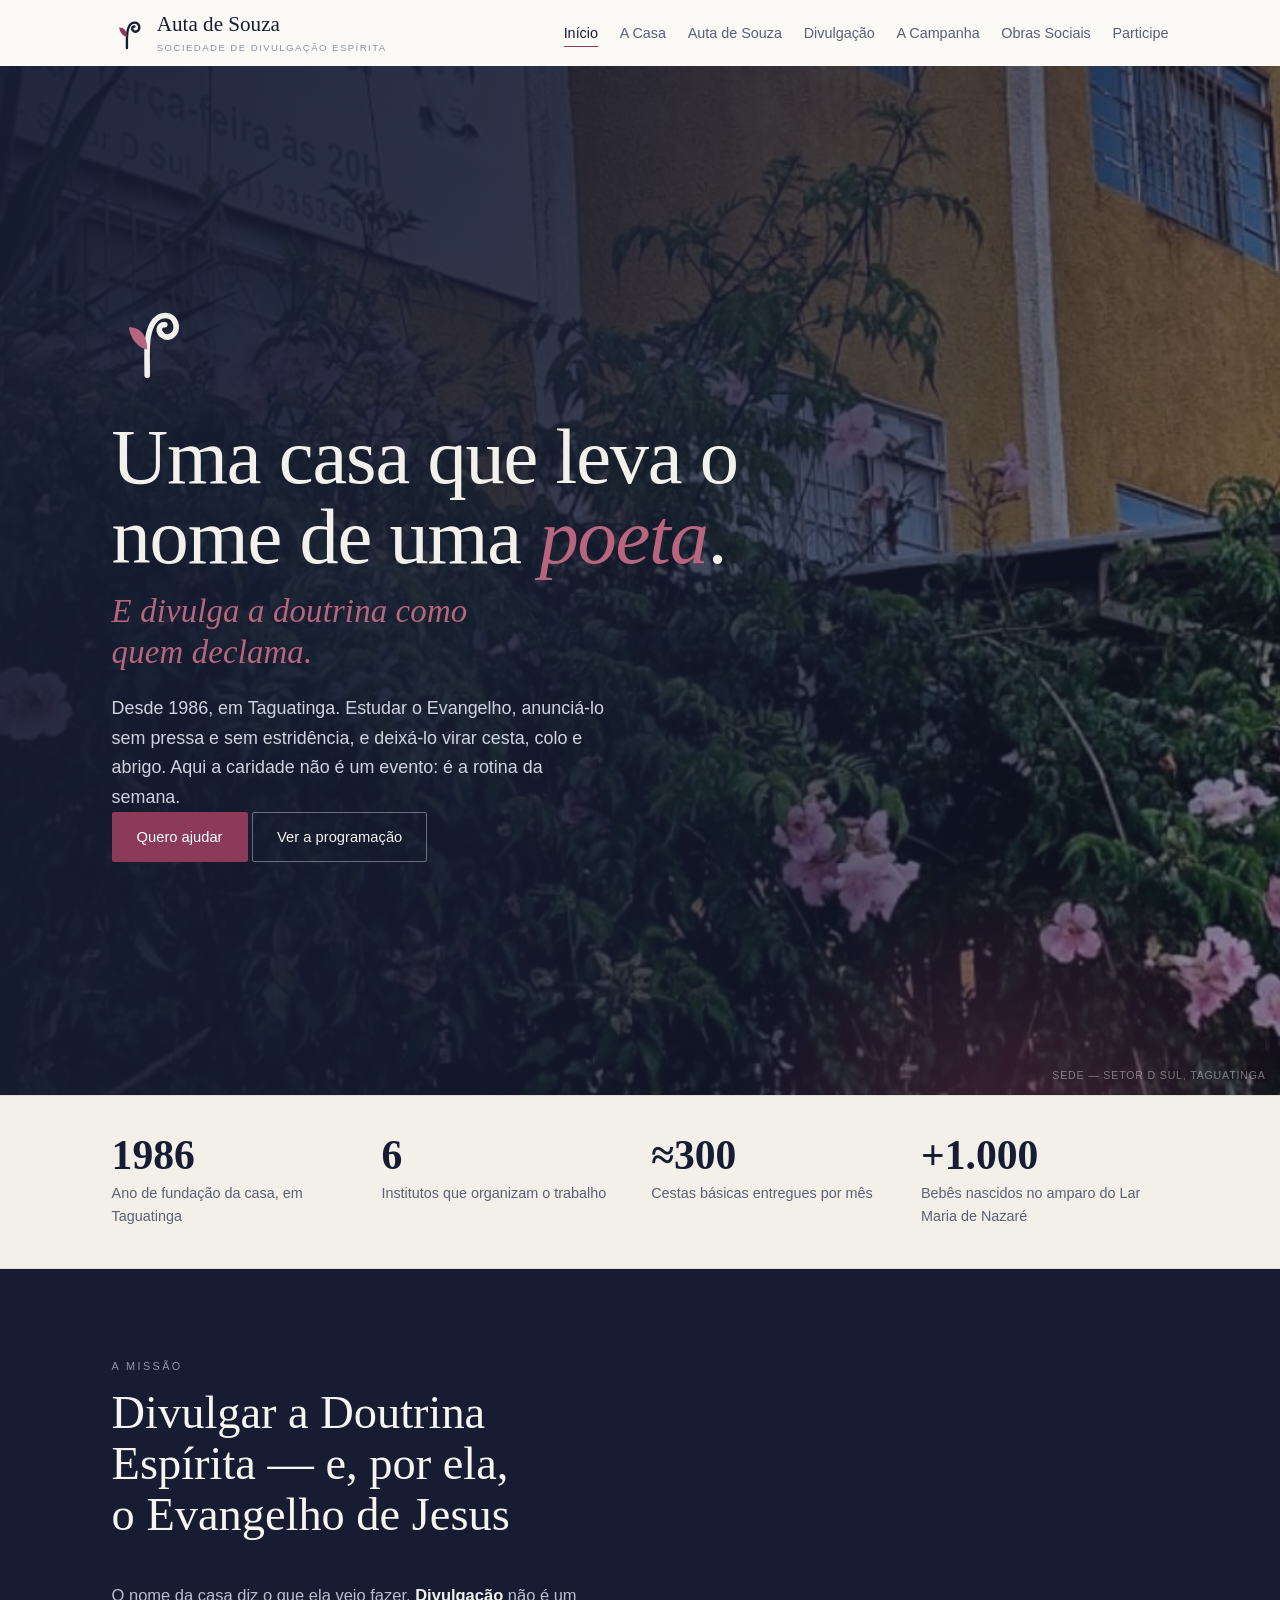
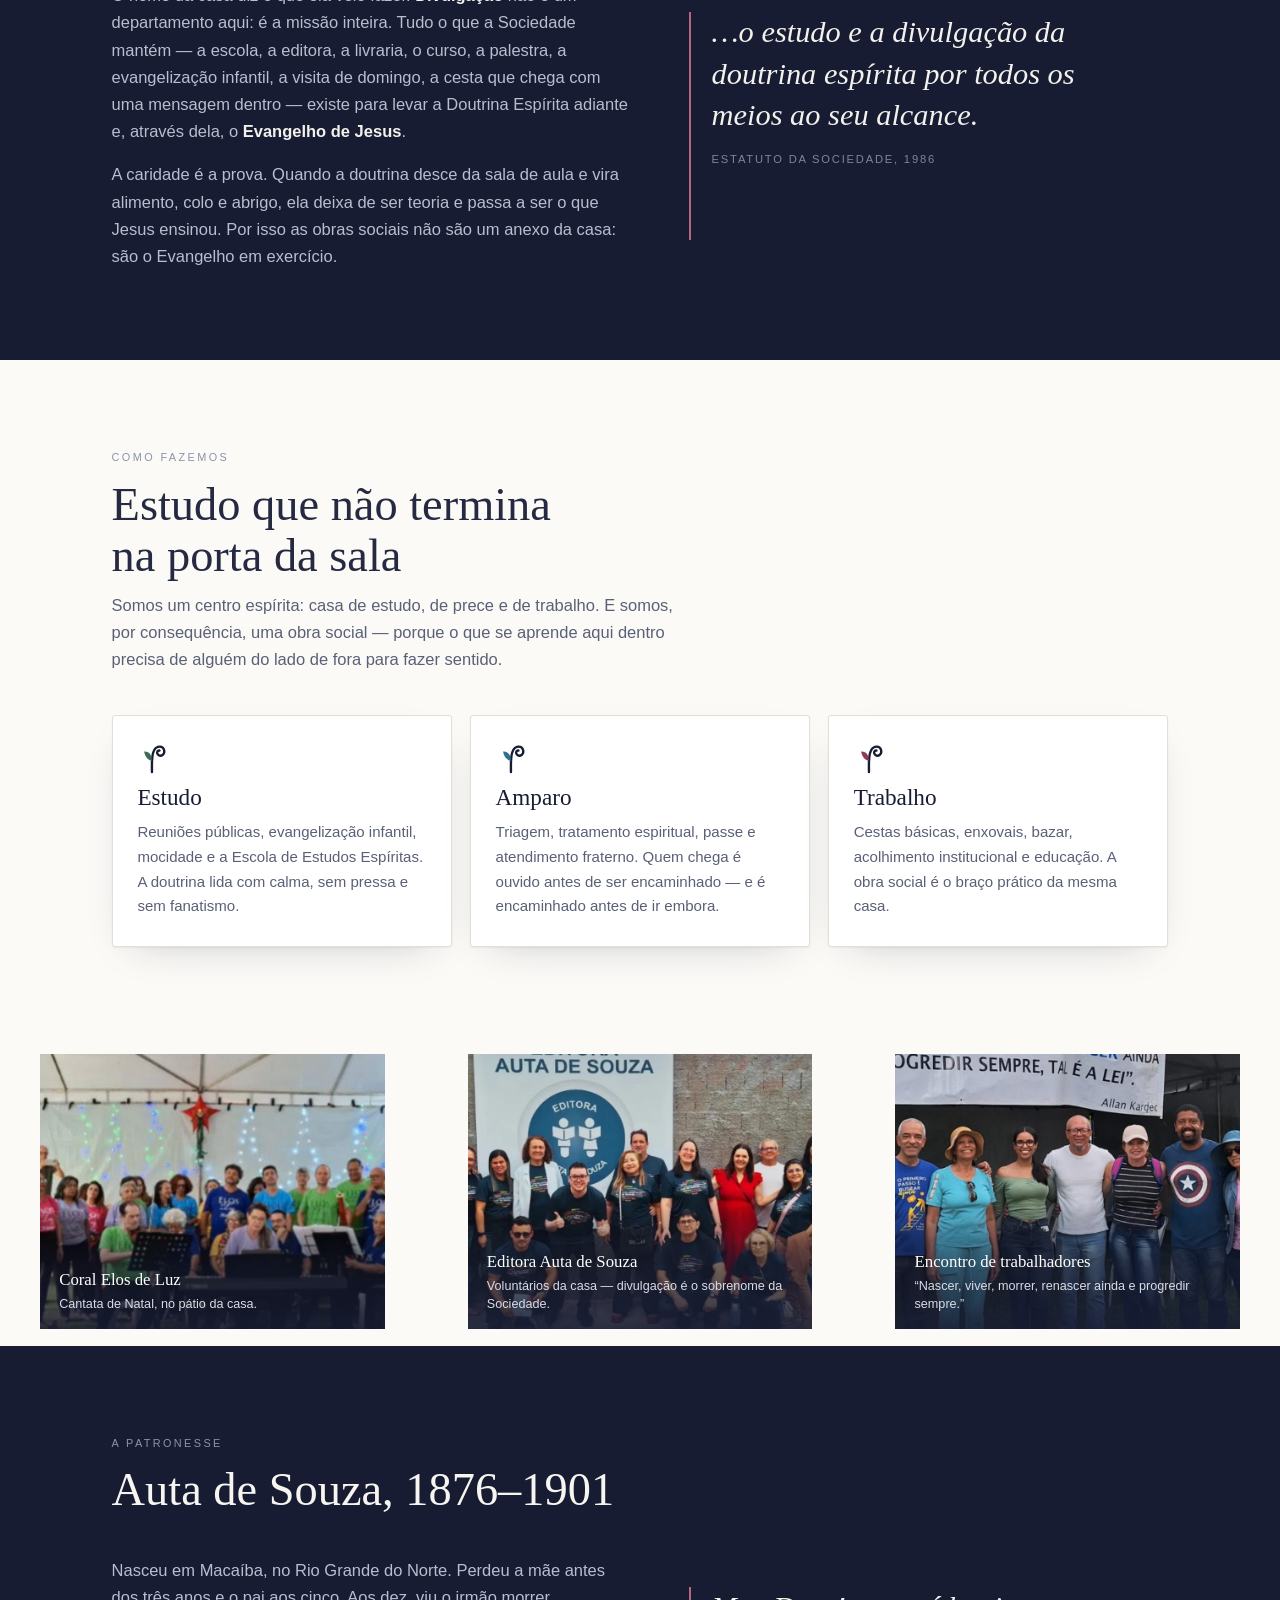
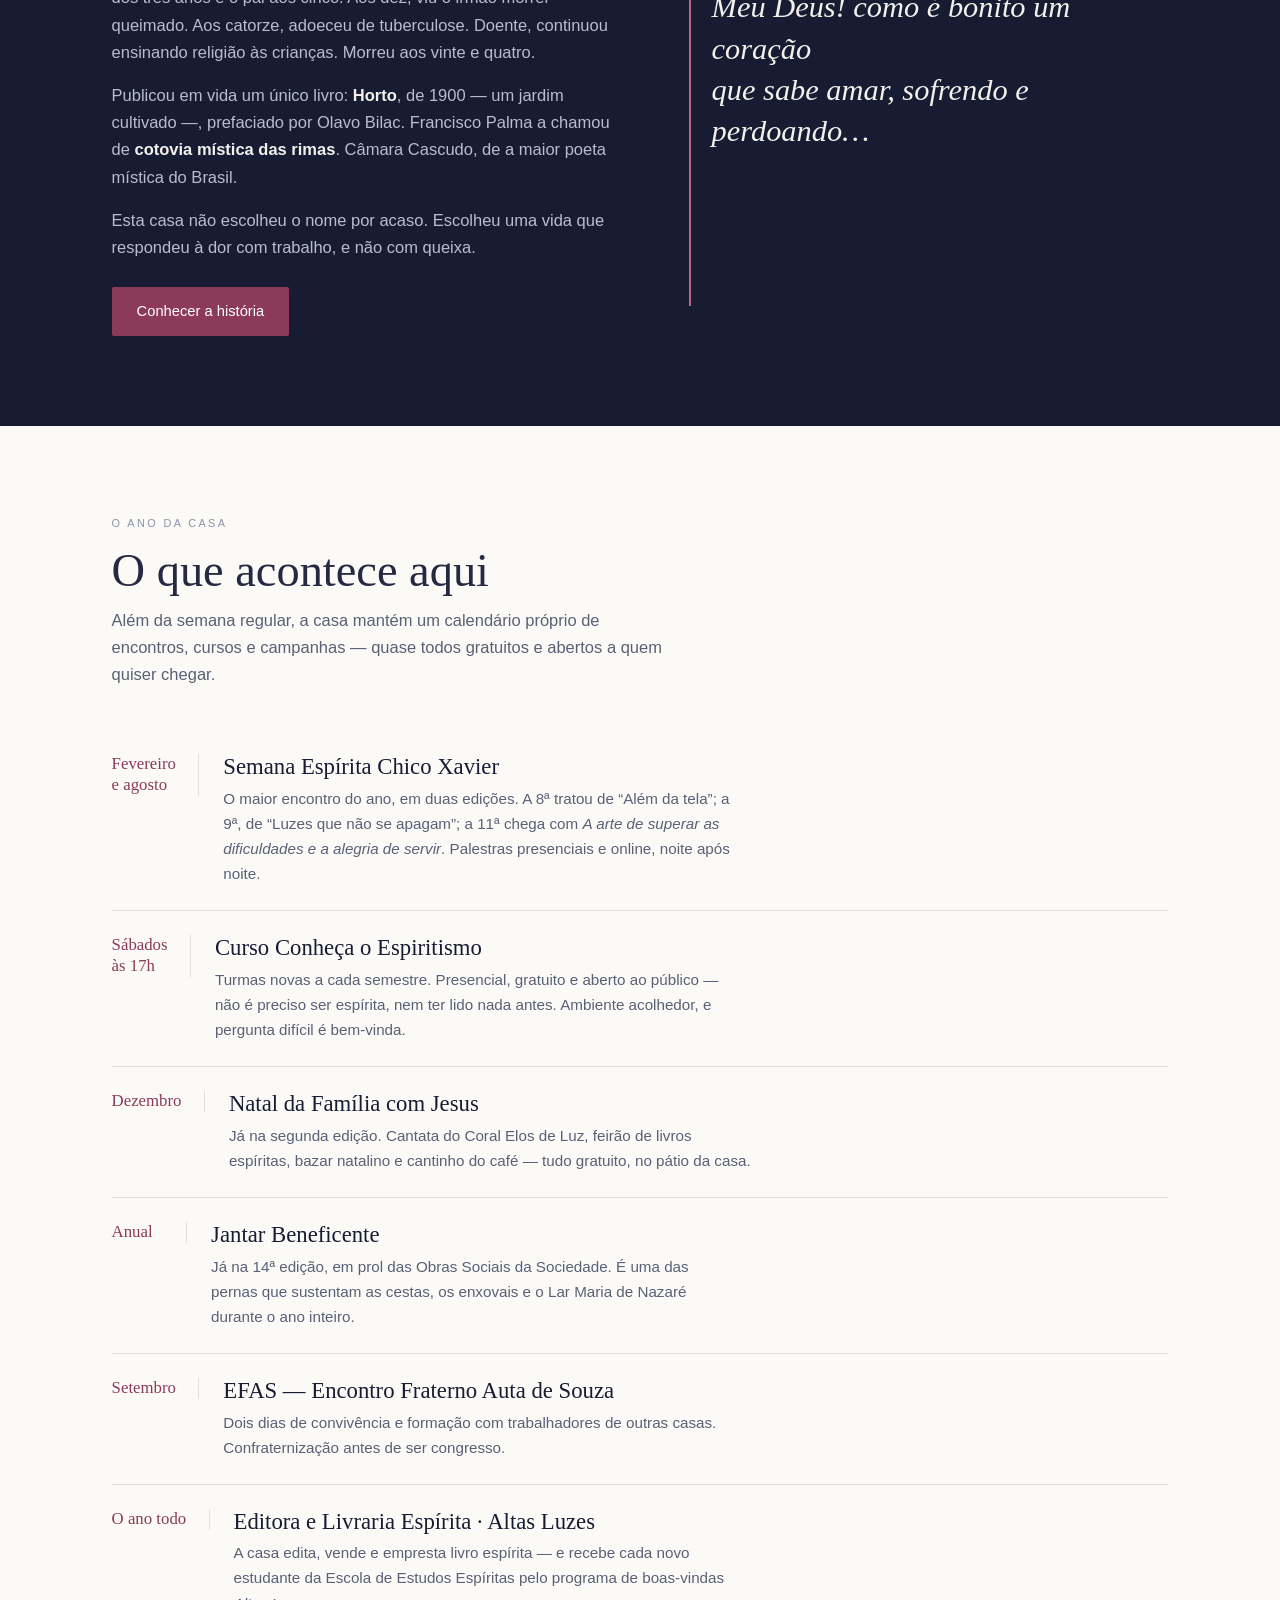
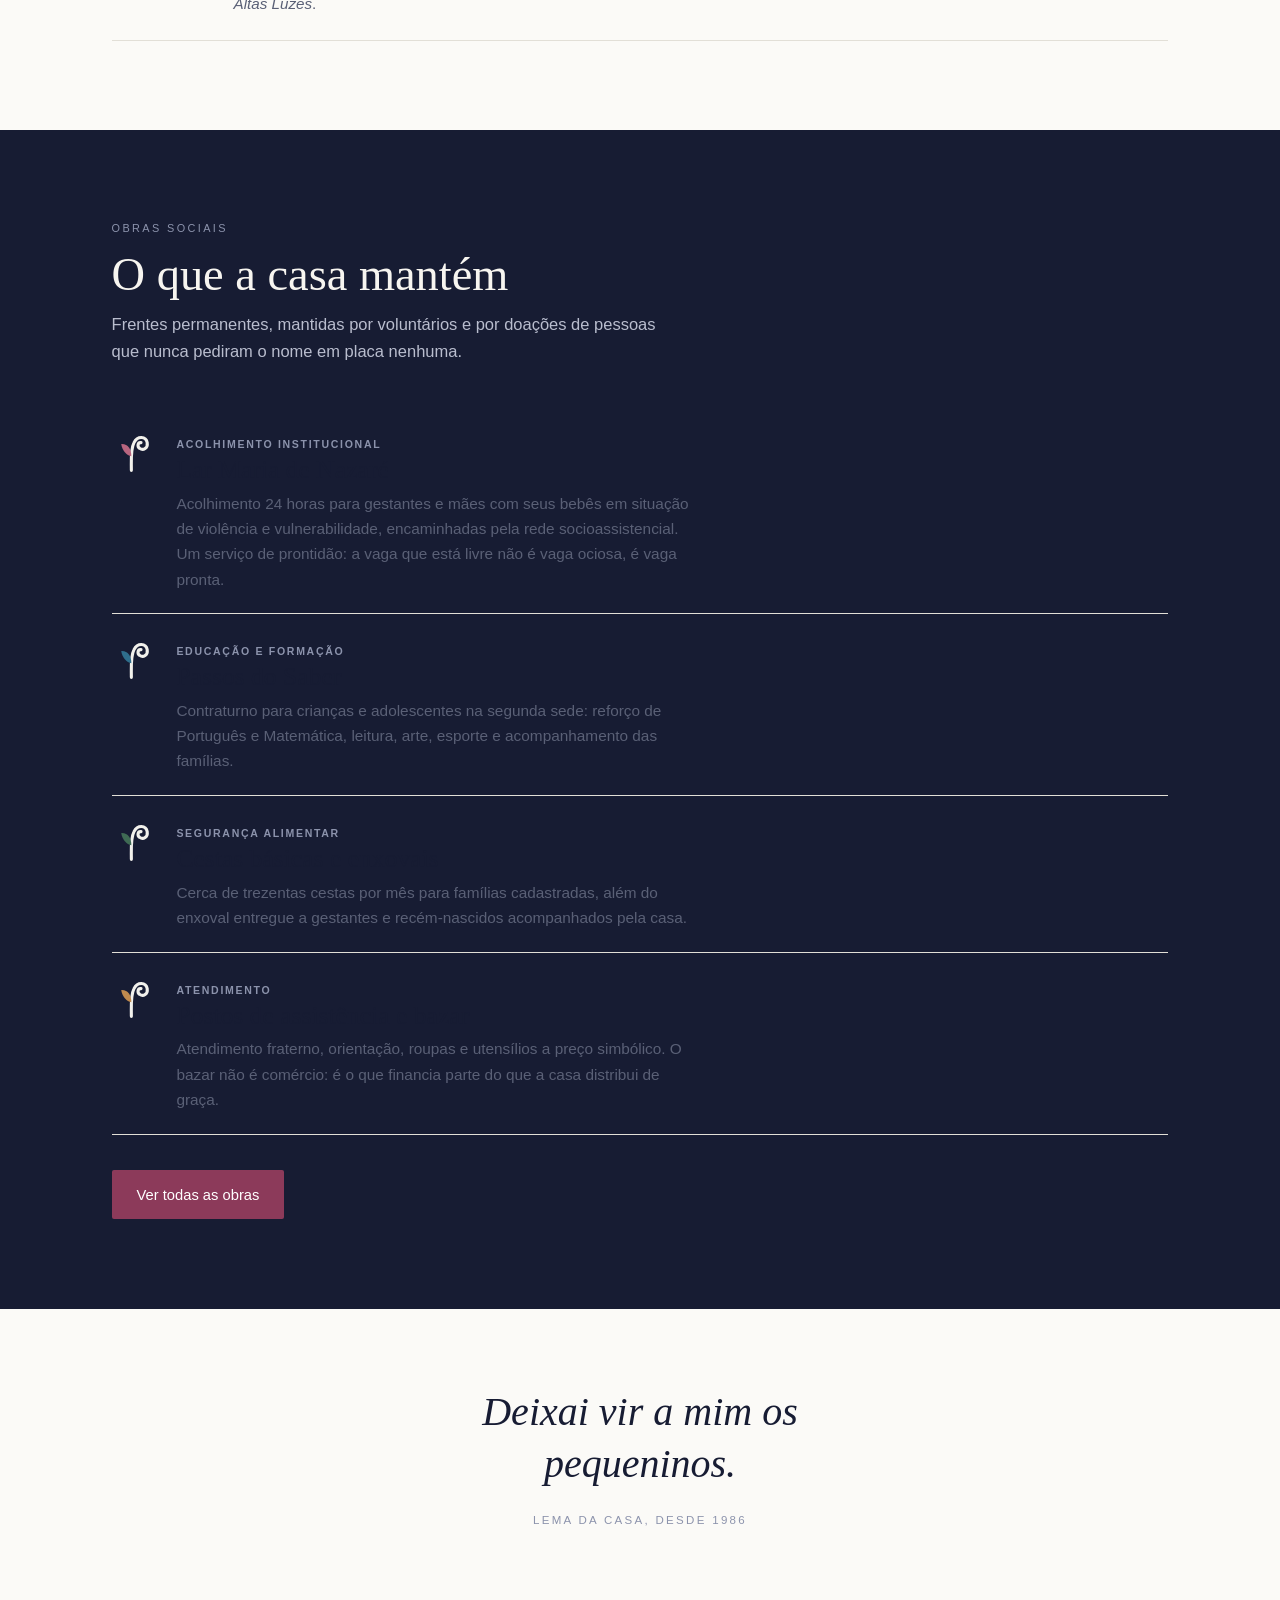
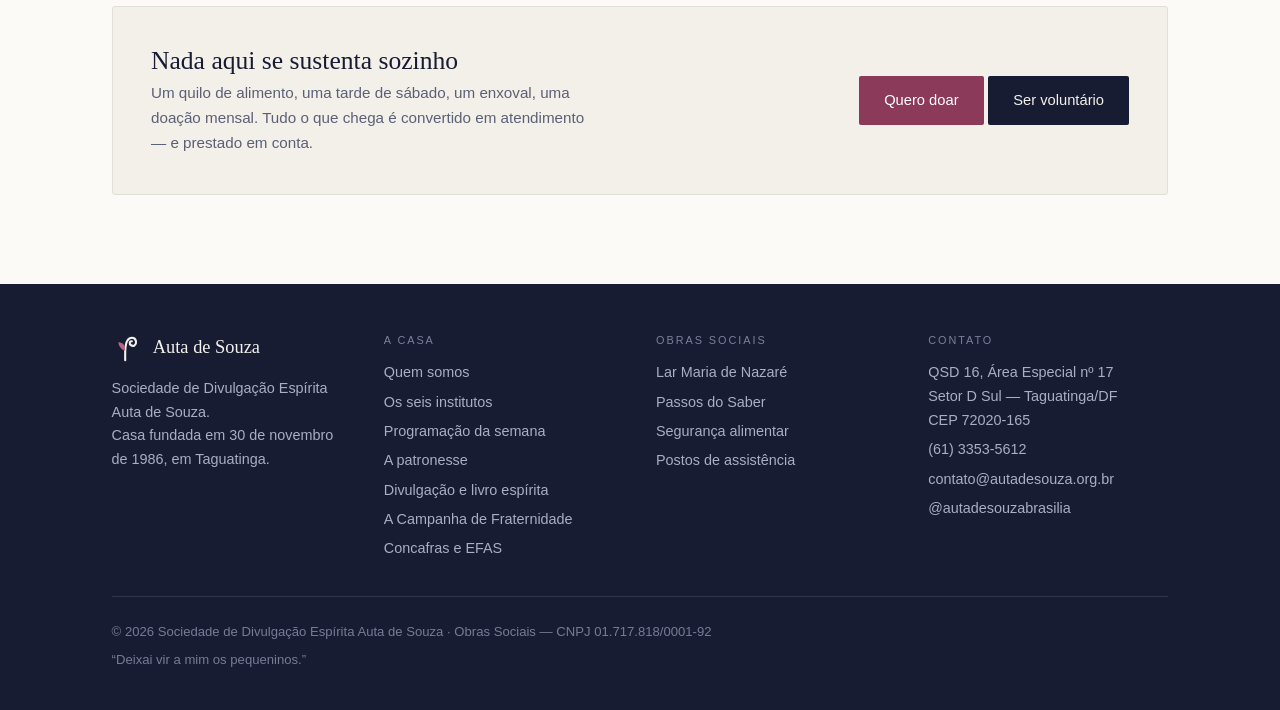
==== commit 2611bc9e: "Add files via upload" ====
--- a/index.html
+++ b/index.html
@@ -13,7 +13,7 @@
 <link rel="preconnect" href="https://fonts.googleapis.com">
 <link rel="preconnect" href="https://fonts.gstatic.com" crossorigin>
 <link rel="stylesheet" href="https://fonts.googleapis.com/css2?family=Cormorant+Garamond:ital,wght@0,300;0,400;0,500;0,600;1,300;1,400&family=IBM+Plex+Sans:ital,wght@0,300;0,400;0,500;0,600&display=swap">
-<link rel="stylesheet" href="assets/css/style.css?v=5">
+<link rel="stylesheet" href="assets/css/style.css?v=6">
 </head>
 <body>
 <a class="pular" href="#conteudo">Ir para o conteúdo</a>
@@ -60,7 +60,7 @@
     <div class="num rv"><b>1986</b><span>Ano de fundação da casa, em Taguatinga</span></div>
     <div class="num rv"><b>6</b><span>Institutos que organizam o trabalho</span></div>
     <div class="num rv"><b>≈300</b><span>Cestas básicas entregues por mês</span></div>
-    <div class="num rv"><b>24h</b><span>De acolhimento no Lar Maria de Nazaré</span></div>
+    <div class="num rv"><b>+1.000</b><span>Bebês nascidos no amparo do Lar Maria de Nazaré</span></div>
   </div>
 </div>
 
@@ -333,6 +333,6 @@
     </div>
   </div>
 </footer>
-<script src="assets/js/main.js?v=5"></script>
+<script src="assets/js/main.js?v=6"></script>
 </body>
 </html>
--- a/assets/css/style.css
+++ b/assets/css/style.css
@@ -304,3 +304,6 @@
   font-size:clamp(1.35rem,2.6vw,2.05rem);line-height:1.25;color:var(--dalia-cl);
   margin-top:.9rem;max-width:24ch;letter-spacing:.005em}
 .hero-foto .declama+.lead{margin-top:1.6rem}
+
+.hero-foto .declama em{font-style:italic}
+.hero-foto .declama+.lead{margin-top:1.3rem}
